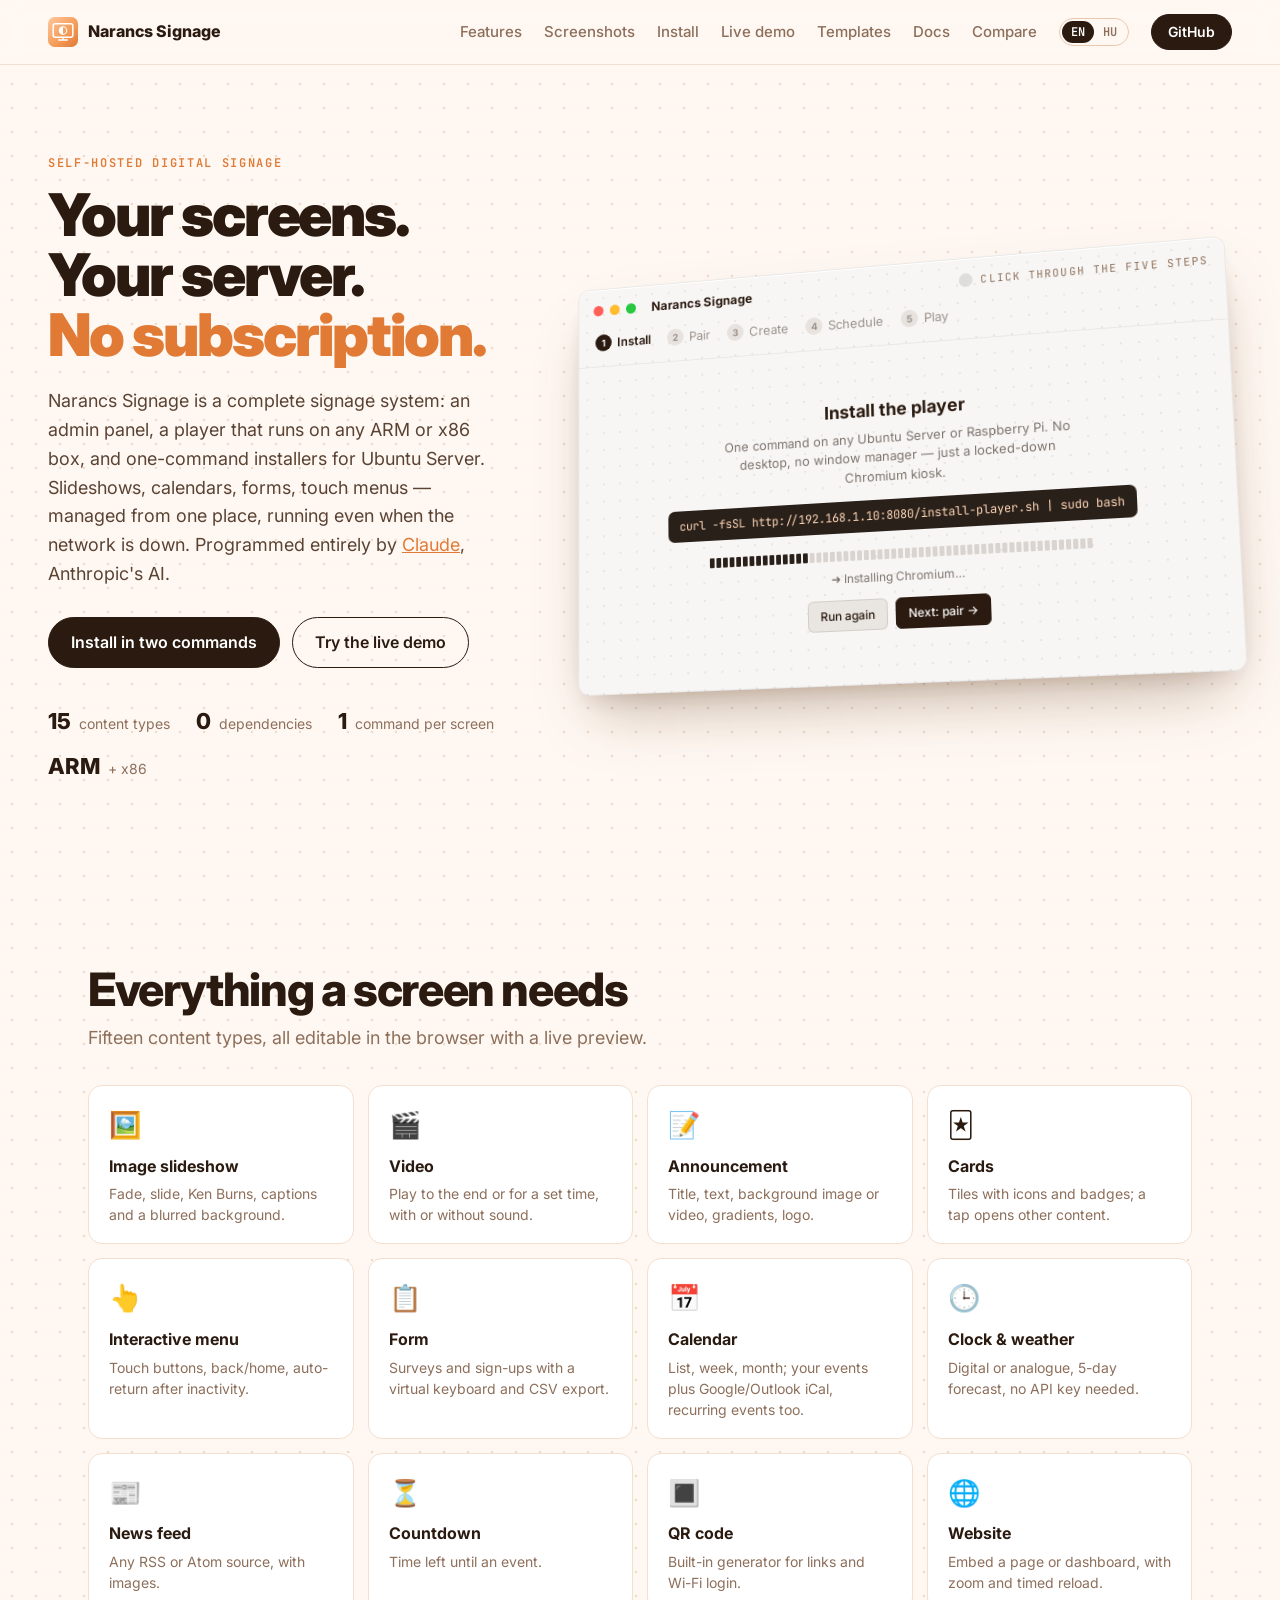
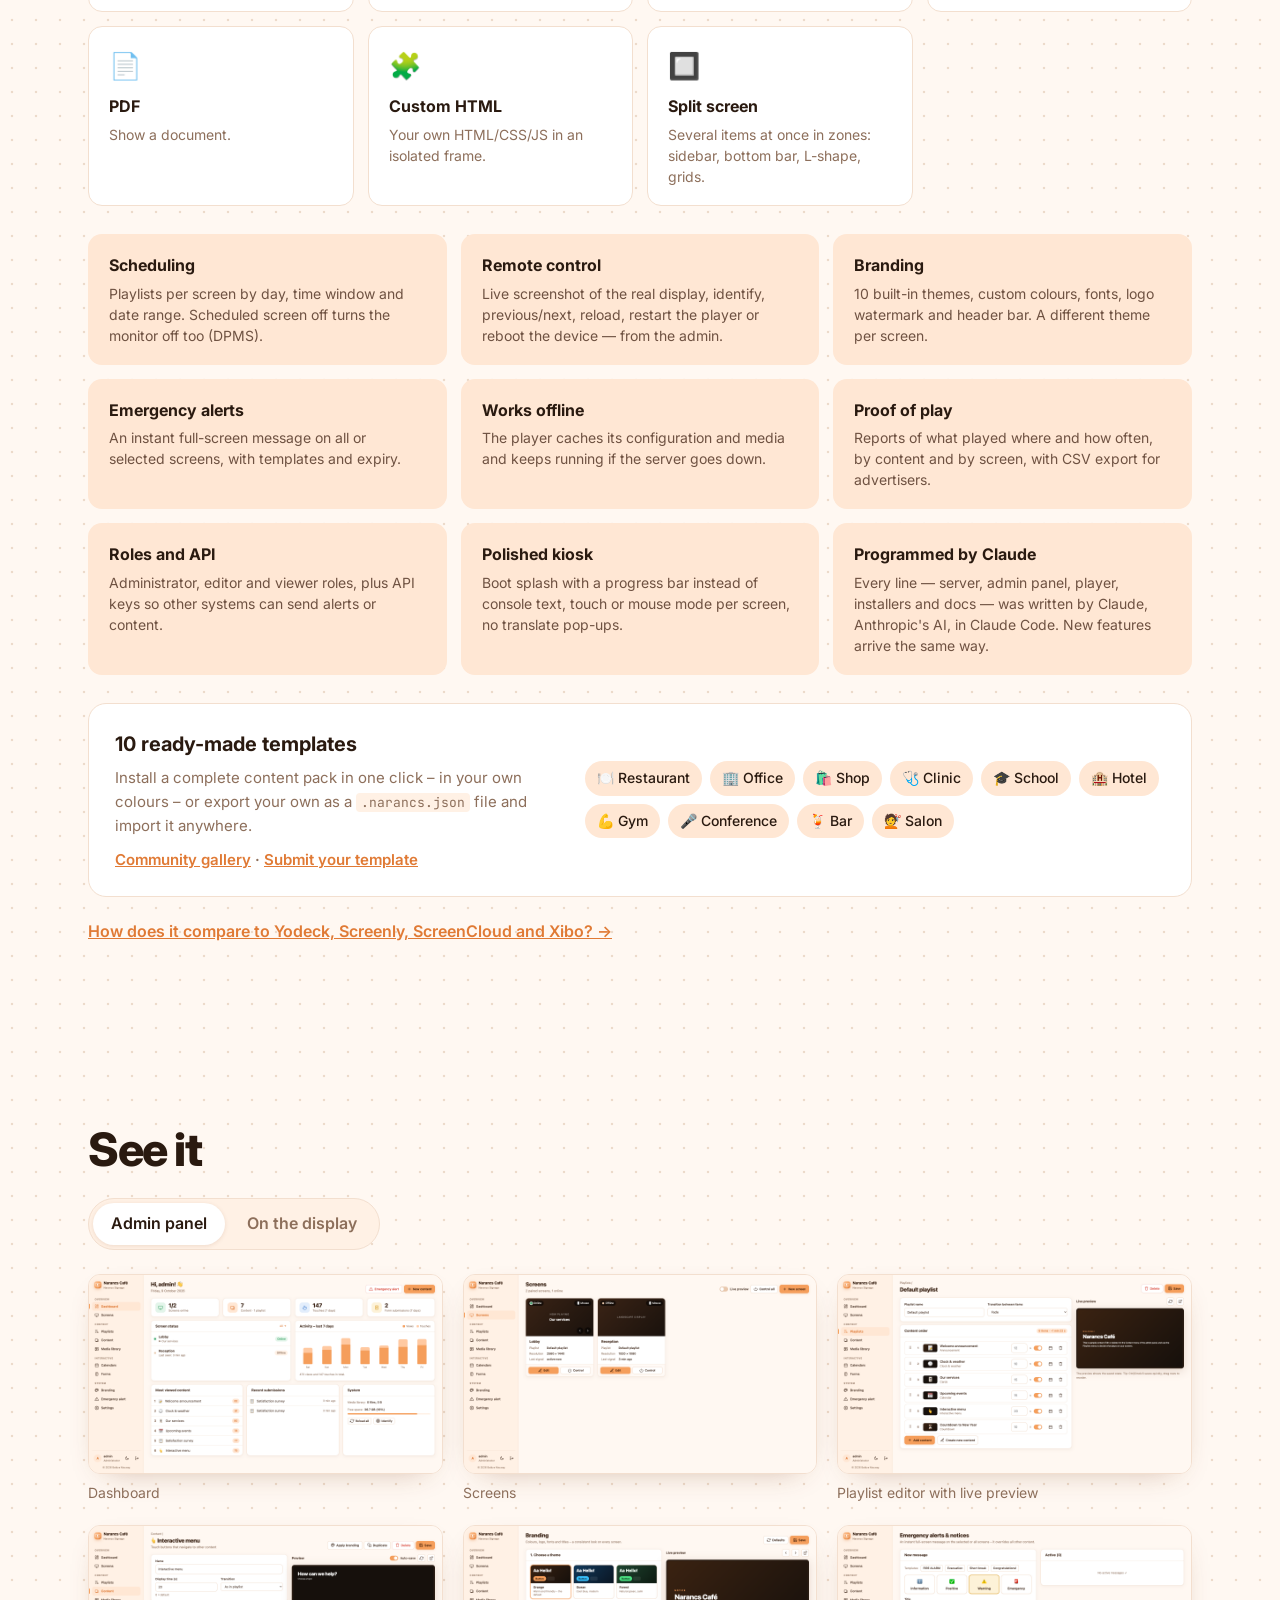
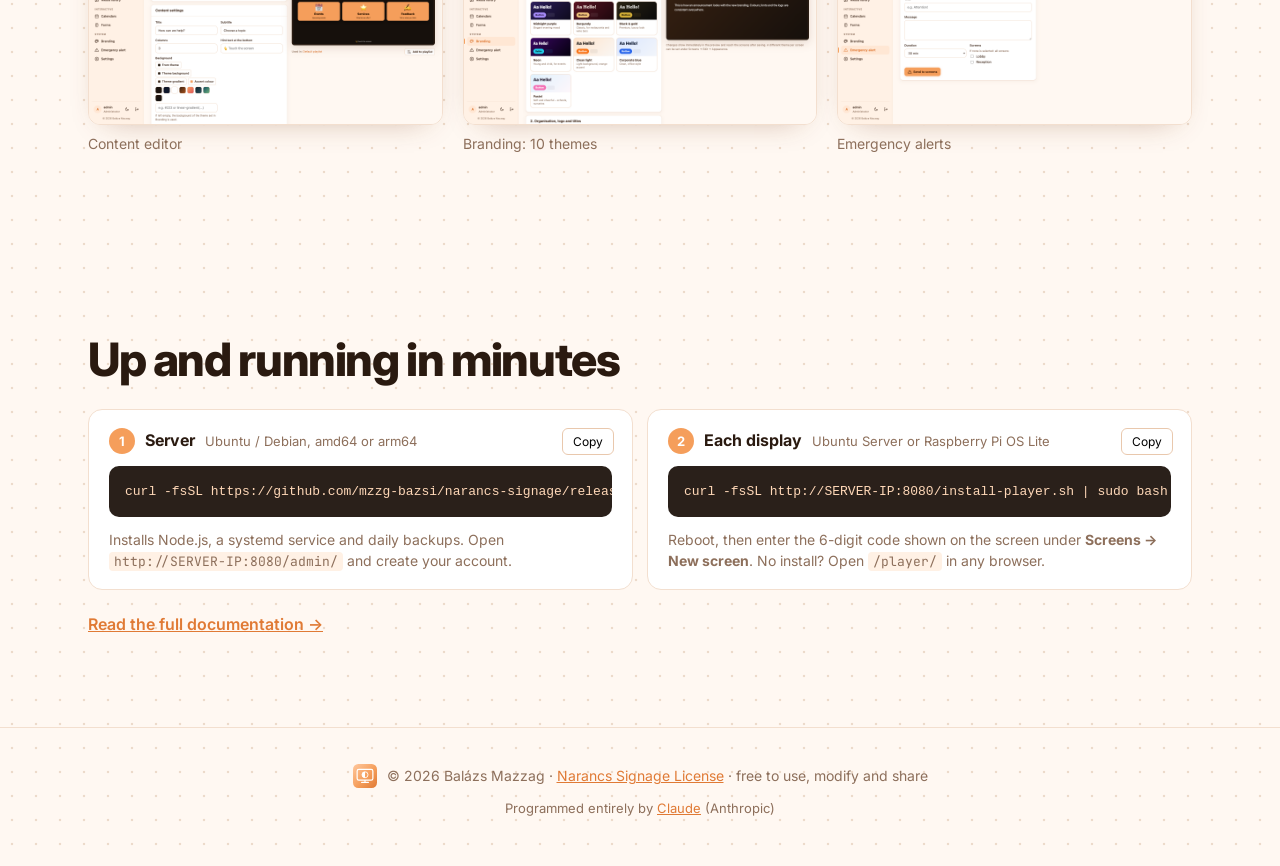
==== index.html @ 11f5b5a3 "Telepítés: egysoros parancs a GitHub Release-ből (főoldal, dokumentáció, macOS) Co-Authored-By: Clau" ====
<!doctype html>
<html lang="en">
<head>
<meta charset="utf-8">
<meta name="viewport" content="width=device-width, initial-scale=1">
<title>Narancs Signage – free, self-hosted digital signage</title>
<meta name="description" content="A free, complete, self-hosted digital signage system: admin panel, ARM-ready player (Raspberry Pi) and one-command installers for Ubuntu Server.">
<meta name="google-site-verification" content="xJgnTZN5Fx2FP0pGk4t5Z1bfN5Xm5m6lGN_zC-WpTiw">
<link rel="alternate" hreflang="en" href="https://mzzg-bazsi.github.io/narancs-signage-website/">
<link rel="alternate" hreflang="hu" href="https://mzzg-bazsi.github.io/narancs-signage-website/?lang=hu">
<link rel="alternate" hreflang="x-default" href="https://mzzg-bazsi.github.io/narancs-signage-website/">
<meta property="og:type" content="website">
<meta property="og:site_name" content="Narancs Signage">
<meta property="og:title" content="Narancs Signage – free, self-hosted digital signage">
<meta property="og:description" content="A free, complete, self-hosted digital signage system: admin panel, ARM-ready player (Raspberry Pi) and one-command installers for Ubuntu Server.">
<meta property="og:url" content="https://mzzg-bazsi.github.io/narancs-signage-website/">
<meta property="og:image" content="https://mzzg-bazsi.github.io/narancs-signage-website/assets/og.png">
<meta property="og:image:width" content="1200">
<meta property="og:image:height" content="630">
<meta name="twitter:card" content="summary_large_image">
<link rel="icon" href="assets/favicon.svg" type="image/svg+xml">
<link rel="preconnect" href="https://fonts.googleapis.com">
<link rel="preconnect" href="https://fonts.gstatic.com" crossorigin>
<link href="https://fonts.googleapis.com/css2?family=Inter:wght@400;500;600;700;800;900&family=JetBrains+Mono:wght@400;600&display=swap" rel="stylesheet">
<link rel="stylesheet" href="style.css">
</head>
<body>

<header class="nav">
  <a class="brand" href="#top"><img src="assets/favicon.svg" alt="" width="30" height="30"> <span class="brand-name">Narancs Signage</span></a>
  <nav>
    <div class="nav-links">
      <a href="#features">Features</a>
      <a href="#screens">Screenshots</a>
      <a href="docs/#quickstart">Install</a>
      <a href="demo/">Live demo</a>
      <a href="templates/">Templates</a>
      <a href="docs/">Docs</a>
      <a href="compare/">Compare</a>
    </div>
    <span class="lang-switch"><button data-lang="en">EN</button><button data-lang="hu">HU</button></span>
    <a class="btn btn-sm" href="https://github.com/mzzg-bazsi/narancs-signage">GitHub</a>
    <button class="nav-toggle" type="button" aria-label="Menu" aria-expanded="false">☰</button>
  </nav>
</header>

<main id="top">
<section class="hero">
  <div class="hero-text">
    <p class="kicker">Self-hosted digital signage</p>
    <h1 data-i18n>Your screens.<br>Your server.<br><span>No subscription.</span></h1>
    <p class="lead">Narancs Signage is a complete signage system: an admin panel, a player that runs on any ARM or x86 box, and one-command installers for Ubuntu Server. Slideshows, calendars, forms, touch menus — managed from one place, running even when the network is down. <span data-i18n>Programmed entirely by <a href="https://claude.com/claude-code">Claude</a>, Anthropic's AI.</span></p>
    <div class="cta">
      <a class="btn" href="docs/#quickstart">Install in two commands</a>
      <a class="btn btn-ghost" href="demo/">Try the live demo</a>
    </div>
    <ul class="stats">
      <li><b>15</b> content types</li>
      <li><b>0</b> dependencies</li>
      <li><b>1</b> command per screen</li>
      <li><b>ARM</b> + x86</li>
    </ul>
  </div>

  <!-- Interaktív bemutató: öt lépés -->
  <div class="stage" id="demo">
    <div class="win">
      <div class="bar">
        <i class="tl r"></i><i class="tl y"></i><i class="tl g"></i>
        <b>Narancs Signage</b>
        <span class="hint"><i></i>Click through the five steps</span>
      </div>
      <div class="steps" role="tablist" aria-label="Demo steps">
        <button role="tab" class="step" aria-selected="true"><em>1</em>Install</button>
        <button role="tab" class="step"><em>2</em>Pair</button>
        <button role="tab" class="step"><em>3</em>Create</button>
        <button role="tab" class="step"><em>4</em>Schedule</button>
        <button role="tab" class="step"><em>5</em>Play</button>
      </div>

      <div class="panel">
        <!-- 1. Telepítés -->
        <section class="pane active" role="tabpanel">
          <h3>Install the player</h3>
          <p class="sub">One command on any Ubuntu Server or Raspberry Pi. No desktop, no window manager — just a locked-down Chromium kiosk.</p>
          <code class="cmd">curl -fsSL http://192.168.1.10:8080/install-player.sh | sudo bash</code>
          <div class="ticks" id="ticks" aria-hidden="true"></div>
          <p class="status" id="instStatus">Waiting…</p>
          <div class="btns"><button class="mini" id="instRun">Run again</button><button class="mini primary" data-go="1">Next: pair →</button></div>
        </section>

        <!-- 2. Párosítás -->
        <section class="pane" role="tabpanel">
          <div class="split">
            <div class="tv"><div class="tv-screen pairing"><img src="assets/logo.svg" alt=""><small>Pairing code</small><strong id="pairCode">482 913</strong></div></div>
            <div class="form">
              <h3>Pair the screen</h3>
              <p class="sub">After the reboot the display shows a 6-digit code. Type it into the admin panel.</p>
              <div class="digits" id="digits"><span></span><span></span><span></span><span></span><span></span><span></span></div>
              <label class="field"><span>Name</span><b>Lobby</b></label>
              <button class="mini primary" id="pairBtn">Enter code &amp; pair</button>
              <p class="status ok" id="pairOk" hidden>✓ “Lobby” is online — 1920×1080, Chromium 140</p>
            </div>
          </div>
        </section>

        <!-- 3. Tartalom -->
        <section class="pane" role="tabpanel">
          <div class="split">
            <div class="types" id="types">
              <button data-img="player-welcome" class="on">📝 Announcement</button>
              <button data-img="player-clock">🕒 Clock &amp; weather</button>
              <button data-img="player-calendar">📅 Calendar</button>
              <button data-img="player-cards">🃏 Cards</button>
              <button data-img="player-menu">👆 Touch menu</button>
              <button data-img="player-form">📋 Form</button>
            </div>
            <div class="form">
              <div class="tv"><div class="tv-screen"><img id="typeImg" src="assets/shots/player-welcome.png" alt="Content preview"></div></div>
              <p class="sub center">Live preview, coloured by your branding. 15 types in total.</p>
            </div>
          </div>
        </section>

        <!-- 4. Ütemezés -->
        <section class="pane" role="tabpanel">
          <h3>Schedule the day</h3>
          <p class="sub">Different playlists by time, weekday and date range. Drag the needle.</p>
          <div class="timeline" id="timeline">
            <div class="blk off" style="left:0;width:6.25%">off</div>
            <div class="blk a" style="left:6.25%;width:25%">Breakfast menu</div>
            <div class="blk b" style="left:31.25%;width:18.75%">Lunch specials</div>
            <div class="blk c" style="left:50%;width:37.5%">Events &amp; calendar</div>
            <div class="blk off" style="left:87.5%;width:12.5%">screen off</div>
            <div class="needle" id="needle"></div>
          </div>
          <div class="hours"><span>06</span><span>10</span><span>14</span><span>18</span><span>22</span></div>
          <p class="status" id="nowPlaying"></p>
        </section>

        <!-- 5. Lejátszás -->
        <section class="pane" role="tabpanel">
          <div class="split">
            <div class="tv big"><div class="tv-screen" id="player">
              <img src="assets/shots/player-welcome.png" alt="" class="on">
              <img src="assets/shots/player-clock.png" alt="">
              <img src="assets/shots/player-calendar.png" alt="">
              <img src="assets/shots/player-cards.png" alt="">
              <div class="ticker"><span>Welcome to the lobby · Today 14:00 team meeting in room 2 · Lunch: goulash soup · Wi-Fi: Guest / scan the QR code ·</span></div>
              <div class="alert" id="alert" hidden><b>🔥 FIRE ALARM</b><span>Leave the building by the nearest exit</span></div>
            </div></div>
            <div class="form">
              <h3>It plays</h3>
              <p class="sub">Fades, slides, Ken Burns. Cached offline. Remote reload, restart and emergency alerts from the admin.</p>
              <button class="mini" id="nextSlide">Next slide</button>
              <button class="mini danger" id="alertBtn">Send emergency alert</button>
            </div>
          </div>
        </section>
      </div>
    </div>

  </div>
</section>

<section id="features" class="section">
  <h2>Everything a screen needs</h2>
  <p class="section-lead">Fifteen content types, all editable in the browser with a live preview.</p>
  <div class="grid types-grid">
    <article><span>🖼️</span><h3>Image slideshow</h3><p>Fade, slide, Ken Burns, captions and a blurred background.</p></article>
    <article><span>🎬</span><h3>Video</h3><p>Play to the end or for a set time, with or without sound.</p></article>
    <article><span>📝</span><h3>Announcement</h3><p>Title, text, background image or video, gradients, logo.</p></article>
    <article><span>🃏</span><h3>Cards</h3><p>Tiles with icons and badges; a tap opens other content.</p></article>
    <article><span>👆</span><h3>Interactive menu</h3><p>Touch buttons, back/home, auto-return after inactivity.</p></article>
    <article><span>📋</span><h3>Form</h3><p>Surveys and sign-ups with a virtual keyboard and CSV export.</p></article>
    <article><span>📅</span><h3>Calendar</h3><p>List, week, month; your events plus Google/Outlook iCal, recurring events too.</p></article>
    <article><span>🕒</span><h3>Clock &amp; weather</h3><p>Digital or analogue, 5-day forecast, no API key needed.</p></article>
    <article><span>📰</span><h3>News feed</h3><p>Any RSS or Atom source, with images.</p></article>
    <article><span>⏳</span><h3>Countdown</h3><p>Time left until an event.</p></article>
    <article><span>🔳</span><h3>QR code</h3><p>Built-in generator for links and Wi-Fi login.</p></article>
    <article><span>🌐</span><h3>Website</h3><p>Embed a page or dashboard, with zoom and timed reload.</p></article>
    <article><span>📄</span><h3>PDF</h3><p>Show a document.</p></article>
    <article><span>🧩</span><h3>Custom HTML</h3><p>Your own HTML/CSS/JS in an isolated frame.</p></article>
    <article><span>🔲</span><h3>Split screen</h3><p>Several items at once in zones: sidebar, bottom bar, L-shape, grids.</p></article>
  </div>

  <div class="grid perks">
    <article><h3>Scheduling</h3><p>Playlists per screen by day, time window and date range. Scheduled screen off turns the monitor off too (DPMS).</p></article>
    <article><h3>Remote control</h3><p>Live screenshot of the real display, identify, previous/next, reload, restart the player or reboot the device — from the admin.</p></article>
    <article><h3>Branding</h3><p>10 built-in themes, custom colours, fonts, logo watermark and header bar. A different theme per screen.</p></article>
    <article><h3>Emergency alerts</h3><p>An instant full-screen message on all or selected screens, with templates and expiry.</p></article>
    <article><h3>Works offline</h3><p>The player caches its configuration and media and keeps running if the server goes down.</p></article>
    <article><h3>Proof of play</h3><p>Reports of what played where and how often, by content and by screen, with CSV export for advertisers.</p></article>
    <article><h3>Roles and API</h3><p>Administrator, editor and viewer roles, plus API keys so other systems can send alerts or content.</p></article>
    <article><h3>Polished kiosk</h3><p>Boot splash with a progress bar instead of console text, touch or mouse mode per screen, no translate pop-ups.</p></article>
    <article><h3>Programmed by Claude</h3><p>Every line — server, admin panel, player, installers and docs — was written by Claude, Anthropic's AI, in Claude Code. New features arrive the same way.</p></article>
  </div>
  <div class="tpl-strip">
    <div>
      <h3>10 ready-made templates</h3>
      <p>Install a complete content pack in one click – in your own colours – or export your own as a <code>.narancs.json</code> file and import it anywhere.</p>
      <p class="tpl-links"><a href="templates/">Community gallery</a> · <a href="docs/#gallery">Submit your template</a></p>
    </div>
    <ul>
      <li>🍽️ Restaurant</li><li>🏢 Office</li><li>🛍️ Shop</li><li>🩺 Clinic</li><li>🎓 School</li>
      <li>🏨 Hotel</li><li>💪 Gym</li><li>🎤 Conference</li><li>🍹 Bar</li><li>💇 Salon</li>
    </ul>
  </div>
  <p class="more-docs"><a href="compare/">How does it compare to Yodeck, Screenly, ScreenCloud and Xibo? →</a></p>
</section>

<section id="screens" class="section">
  <h2>See it</h2>
  <div class="tabs" role="tablist">
    <button role="tab" aria-selected="true" data-tab="admin">Admin panel</button>
    <button role="tab" data-tab="player">On the display</button>
  </div>
  <div class="gallery" data-panel="admin">
    <figure><a href="assets/shots/admin-dashboard.png"><img loading="lazy" src="assets/shots/admin-dashboard.png" alt="Dashboard"></a><figcaption>Dashboard</figcaption></figure>
    <figure><a href="assets/shots/admin-screens.png"><img loading="lazy" src="assets/shots/admin-screens.png" alt="Screens"></a><figcaption>Screens</figcaption></figure>
    <figure><a href="assets/shots/admin-playlist.png"><img loading="lazy" src="assets/shots/admin-playlist.png" alt="Playlist editor"></a><figcaption>Playlist editor with live preview</figcaption></figure>
    <figure><a href="assets/shots/admin-content-editor.png"><img loading="lazy" src="assets/shots/admin-content-editor.png" alt="Content editor"></a><figcaption>Content editor</figcaption></figure>
    <figure><a href="assets/shots/admin-branding.png"><img loading="lazy" src="assets/shots/admin-branding.png" alt="Branding"></a><figcaption>Branding: 10 themes</figcaption></figure>
    <figure><a href="assets/shots/admin-alerts.png"><img loading="lazy" src="assets/shots/admin-alerts.png" alt="Emergency alerts"></a><figcaption>Emergency alerts</figcaption></figure>
  </div>
  <div class="gallery" data-panel="player" hidden>
    <figure><a href="assets/shots/player-welcome.png"><img loading="lazy" src="assets/shots/player-welcome.png" alt="Announcement"></a><figcaption>Announcement</figcaption></figure>
    <figure><a href="assets/shots/player-clock.png"><img loading="lazy" src="assets/shots/player-clock.png" alt="Clock and weather"></a><figcaption>Clock &amp; weather</figcaption></figure>
    <figure><a href="assets/shots/player-calendar.png"><img loading="lazy" src="assets/shots/player-calendar.png" alt="Calendar"></a><figcaption>Calendar</figcaption></figure>
    <figure><a href="assets/shots/player-cards.png"><img loading="lazy" src="assets/shots/player-cards.png" alt="Cards"></a><figcaption>Cards</figcaption></figure>
    <figure><a href="assets/shots/player-menu.png"><img loading="lazy" src="assets/shots/player-menu.png" alt="Interactive menu"></a><figcaption>Interactive menu</figcaption></figure>
    <figure><a href="assets/shots/player-form.png"><img loading="lazy" src="assets/shots/player-form.png" alt="Touch-screen form"></a><figcaption>Touch-screen form</figcaption></figure>
  </div>
</section>

<section id="install" class="section">
  <h2>Up and running in minutes</h2>
  <div class="grid install">
    <article>
      <h3><em>1</em> Server <small>Ubuntu / Debian, amd64 or arm64</small></h3>
      <pre><code>curl -fsSL https://github.com/mzzg-bazsi/narancs-signage/releases/latest/download/install.sh | sudo bash</code></pre>
      <button class="copy">Copy</button>
      <p data-i18n>Installs Node.js, a systemd service and daily backups. Open <code>http://SERVER-IP:8080/admin/</code> and create your account.</p>
    </article>
    <article>
      <h3><em>2</em> Each display <small>Ubuntu Server or Raspberry Pi OS Lite</small></h3>
      <pre><code>curl -fsSL http://SERVER-IP:8080/install-player.sh | sudo bash</code></pre>
      <button class="copy">Copy</button>
      <p data-i18n>Reboot, then enter the 6-digit code shown on the screen under <b>Screens → New screen</b>. No install? Open <code>/player/</code> in any browser.</p>
    </article>
  </div>
  <p class="more-docs"><a href="docs/">Read the full documentation →</a></p>
</section>
</main>

<footer>
  <img src="assets/favicon.svg" alt="" width="24" height="24">
  <span data-i18n>© 2026 Balázs Mazzag · <a href="https://github.com/mzzg-bazsi/narancs-signage/blob/main/LICENSE">Narancs Signage License</a> · free to use, modify and share</span>
  <span class="built-with" data-i18n>Programmed entirely by <a href="https://claude.com/claude-code">Claude</a> (Anthropic)</span>
</footer>

<dialog class="lightbox" id="lightbox" aria-label="Screenshot viewer">
  <figure>
    <img id="lbImg" alt="">
    <figcaption><span id="lbCap"></span><span id="lbNum"></span></figcaption>
  </figure>
  <button class="lb-btn lb-prev" id="lbPrev" aria-label="Previous">‹</button>
  <button class="lb-btn lb-next" id="lbNext" aria-label="Next">›</button>
  <button class="lb-btn lb-close" id="lbClose" aria-label="Close">×</button>
</dialog>

<script src="i18n.js"></script>
<script src="demo.js"></script>
</body>
</html>
---- style.css ----
/* Narancs Signage bemutató oldal – az admin halvány narancs színeire épül */
:root {
  --bg: #fff8f2; --bg2: #fff1e5; --surface: #fff; --border: #f3dfcf; --border-strong: #e9c8ad;
  --text: #2a1a10; --muted: #8d6f5b; --primary: #f59e5b; --primary-strong: #e07a35; --soft: #ffe7d4;
  --dot: rgba(170, 110, 60, .22);
  --s-alert: #dc4b3e;
  --mono: "JetBrains Mono", ui-monospace, Menlo, monospace;
  color-scheme: light;
}
* { box-sizing: border-box; }
[hidden] { display: none !important; }
html { scroll-behavior: smooth; }
body {
  margin: 0; color: var(--text); font: 16px/1.6 Inter, "Segoe UI", system-ui, sans-serif;
  background: radial-gradient(var(--dot) 1.3px, transparent 1.6px) 0 0 / 24px 24px, var(--bg);
  overflow-x: hidden;
}
a { color: var(--primary-strong); }
img { max-width: 100%; display: block; }
button { font: inherit; cursor: pointer; }

.btn { display: inline-block; padding: 12px 22px; border-radius: 999px; background: var(--text); color: #fff; font-weight: 600; text-decoration: none; border: 1px solid var(--text); transition: transform .15s; }
.btn:hover { transform: translateY(-1px); }
.btn-ghost { background: transparent; color: var(--text); }
.btn-sm { padding: 6px 16px; font-size: 14px; }

.nav { position: sticky; top: 0; z-index: 10; display: flex; align-items: center; justify-content: space-between; gap: 16px; padding: 14px clamp(16px, 4vw, 48px); background: color-mix(in srgb, var(--bg) 85%, transparent); backdrop-filter: blur(10px); border-bottom: 1px solid var(--border); }
.brand { white-space: nowrap; display: flex; align-items: center; gap: 10px; font-weight: 800; color: var(--text); text-decoration: none; }
.nav nav { display: flex; align-items: center; gap: 22px; }
.nav nav a:not(.btn) { color: var(--muted); text-decoration: none; font-weight: 500; font-size: 15px; }
.nav nav a:not(.btn):hover { color: var(--text); }

/* Hős szakasz */
.hero { display: grid; grid-template-columns: minmax(0, .85fr) minmax(0, 1.25fr); gap: clamp(24px, 4vw, 64px); align-items: center; max-width: 1360px; margin: 0 auto; padding: clamp(40px, 7vw, 96px) clamp(16px, 4vw, 48px); }
.kicker { font: 600 12px var(--mono); letter-spacing: .14em; text-transform: uppercase; color: var(--primary-strong); margin: 0 0 14px; }
h1 { font-size: clamp(40px, 4.6vw, 66px); line-height: 1.02; letter-spacing: -.035em; font-weight: 900; margin: 0 0 22px; }
h1 span { color: var(--primary-strong); }
.lead { font-size: 18px; color: #5a4334; max-width: 34em; margin: 0 0 28px; }
.cta { display: flex; flex-wrap: wrap; gap: 12px; }
.stats { list-style: none; padding: 0; margin: 36px 0 0; display: flex; flex-wrap: wrap; gap: 10px 26px; color: var(--muted); font-size: 14px; }
.stats b { color: var(--text); font-size: 22px; font-weight: 800; margin-right: 4px; }

/* Dőlt bemutató ablak */
.stage { perspective: 2000px; }
.win { transform: rotateX(9deg) rotateY(-13deg) rotateZ(-1.5deg); transform-origin: 50% 50%; transition: transform .6s cubic-bezier(.2,.7,.2,1); }
.stage:hover .win, .stage:focus-within .win { transform: rotateX(4deg) rotateY(-6deg) rotateZ(-.6deg); }
.win {
  background: radial-gradient(rgba(0,0,0,.07) 1px, transparent 1.4px) 0 0 / 18px 18px, #f8f6f4;
  border-radius: 12px; border: 1px solid rgba(0,0,0,.06);
  box-shadow: 0 1px 0 #fff inset, 0 30px 60px -20px rgba(80, 40, 10, .35), 0 12px 24px -12px rgba(80,40,10,.2);
  overflow: hidden;
}
.bar { display: flex; align-items: center; gap: 7px; padding: 12px 16px 6px; font-size: 13px; }
.tl { width: 11px; height: 11px; border-radius: 50%; display: inline-block; }
.tl.r { background: #ff5f57; } .tl.y { background: #febc2e; } .tl.g { background: #28c840; }
.bar b { margin-left: 10px; }
.hint { margin-left: auto; font: 11px var(--mono); letter-spacing: .1em; text-transform: uppercase; color: var(--muted); display: flex; align-items: center; gap: 8px; }
.hint i { width: 14px; height: 14px; border-radius: 50%; background: #ddd; animation: pulse 1.8s infinite; }
@keyframes pulse { 50% { background: var(--primary); } }
.steps { display: flex; flex-wrap: wrap; gap: 4px 14px; padding: 4px 16px 10px; border-bottom: 1px solid rgba(0,0,0,.06); }
.step { background: none; border: 0; padding: 4px 2px; color: #9a918b; font-size: 13px; display: flex; align-items: center; gap: 6px; }
.step em { font-style: normal; width: 18px; height: 18px; border-radius: 50%; background: #e7e2de; display: grid; place-items: center; font-size: 10px; font-weight: 700; }
.step[aria-selected="true"] { color: var(--text); font-weight: 600; }
.step[aria-selected="true"] em { background: var(--text); color: #fff; }
.step.done em { background: var(--primary); color: #fff; }

.panel { position: relative; height: 340px; }
.pane { position: absolute; inset: 0; padding: 26px 30px; display: flex; flex-direction: column; justify-content: center; align-items: center; text-align: center; opacity: 0; visibility: hidden; transition: opacity .35s, visibility .35s; }
.pane.active { opacity: 1; visibility: visible; }
.pane h3 { margin: 0 0 4px; font-size: 18px; }
.sub { margin: 0 0 14px; color: #7d746e; font-size: 13px; max-width: 30em; line-height: 1.5; }
.center { text-align: center; margin: 10px auto 0; }
.cmd { font: 12px var(--mono); background: #2a201a; color: #ffd8b8; padding: 8px 12px; border-radius: 7px; max-width: 100%; overflow-x: auto; white-space: nowrap; }
.ticks { display: flex; gap: 2px; margin: 18px 0 8px; height: 10px; width: min(100%, 390px); }
.ticks i { flex: 1; background: #d9d4d0; border-radius: 1px; transition: background .15s; }
.ticks i.on { background: #2a201a; }
.status { font-size: 12px; color: #7d746e; margin: 0 0 12px; min-height: 1.5em; }
.status.ok { color: #2f8a55; font-weight: 600; }
.btns { display: flex; gap: 8px; }
.mini { border: 1px solid rgba(0,0,0,.1); background: #e9e5e1; border-radius: 6px; padding: 5px 12px; font-size: 12px; font-weight: 500; color: var(--text); }
.mini:hover { background: #dfd9d4; }
.mini.primary { background: var(--text); color: #fff; border-color: var(--text); }
.mini.danger { background: var(--s-alert); color: #fff; border-color: var(--s-alert); }
.mini:disabled { opacity: .5; cursor: default; }

.split { display: grid; grid-template-columns: 1fr 1fr; gap: 26px; align-items: center; width: 100%; text-align: left; }
.form { display: flex; flex-direction: column; align-items: flex-start; gap: 6px; }
.tv { background: #1d1612; padding: 6px; border-radius: 8px; box-shadow: 0 8px 20px -10px rgba(0,0,0,.5); width: 100%; }
.tv-screen { position: relative; aspect-ratio: 16 / 9; border-radius: 3px; overflow: hidden; background: #000; }
.tv-screen > img { position: absolute; inset: 0; width: 100%; height: 100%; object-fit: cover; }
.pairing { background: linear-gradient(135deg, #ffb27a, #e07a35); display: flex; flex-direction: column; align-items: center; justify-content: center; color: #fff; }
.pairing img { position: static; width: 22%; height: auto; margin-bottom: 4px; }
.pairing small { font-size: 10px; opacity: .85; text-transform: uppercase; letter-spacing: .12em; }
.pairing strong { font: 600 clamp(18px, 2.6vw, 30px) var(--mono); letter-spacing: .06em; }
.digits { display: flex; gap: 5px; margin: 4px 0 6px; }
.digits span { width: 26px; height: 32px; border: 1px solid var(--border-strong); background: #fff; border-radius: 6px; display: grid; place-items: center; font: 600 15px var(--mono); }
.digits span.on { border-color: var(--primary-strong); }
.field { display: flex; gap: 10px; font-size: 12px; color: #7d746e; margin-bottom: 6px; }
.field b { color: var(--text); }

.types { display: grid; grid-template-columns: 1fr 1fr; gap: 6px; }
.types button { text-align: left; border: 1px solid rgba(0,0,0,.08); background: #fff; border-radius: 8px; padding: 9px 10px; font-size: 12.5px; font-weight: 500; color: var(--text); }
.types button.on { border-color: var(--primary-strong); background: var(--soft); }

.timeline { position: relative; width: 100%; height: 56px; background: #ece7e3; border-radius: 8px; margin-top: 8px; cursor: ew-resize; touch-action: none; }
.blk { position: absolute; top: 6px; bottom: 6px; border-radius: 6px; font-size: 11px; font-weight: 600; display: flex; align-items: center; justify-content: center; overflow: hidden; white-space: nowrap; padding: 0 4px; transition: box-shadow .2s; }
.blk.a { background: #ffd2ac; } .blk.b { background: #ffb27a; } .blk.c { background: #f59e5b; color: #3b1a05; }
.blk.off { background: transparent; color: #a59c96; font-weight: 400; }
.blk.now { box-shadow: 0 0 0 2px var(--text); }
.needle { position: absolute; top: -6px; bottom: -6px; width: 3px; margin-left: -1.5px; background: var(--text); border-radius: 2px; pointer-events: none; }
.needle::before { content: ""; position: absolute; top: -4px; left: -4px; width: 11px; height: 11px; border-radius: 50%; background: var(--text); }
.hours { display: flex; justify-content: space-between; width: 100%; font: 11px var(--mono); color: #9a918b; margin: 6px 0 12px; padding: 0 2px; }

.tv.big { width: 100%; }
#player > img { opacity: 0; transition: opacity .8s; }
#player > img.on { opacity: 1; }
.ticker { position: absolute; left: 0; right: 0; bottom: 0; background: rgba(0,0,0,.65); color: #fff; font-size: 10px; padding: 3px 0; white-space: nowrap; overflow: hidden; }
.ticker span { display: inline-block; padding-left: 100%; animation: tick 18s linear infinite; }
@keyframes tick { to { transform: translateX(-100%); } }
.alert { position: absolute; inset: 0; background: var(--s-alert); color: #fff; display: flex; flex-direction: column; align-items: center; justify-content: center; gap: 4px; animation: blink 1s steps(2) infinite; text-align: center; }
.alert b { font-size: clamp(16px, 2.4vw, 26px); }
.alert span { font-size: 11px; }
@keyframes blink { 50% { background: #b8352a; } }


/* Szakaszok */
.section { max-width: 1200px; margin: 0 auto; padding: clamp(48px, 7vw, 96px) clamp(16px, 4vw, 48px); }
h2 { font-size: clamp(30px, 3.6vw, 46px); letter-spacing: -.03em; line-height: 1.1; margin: 0 0 10px; font-weight: 800; }
.section-lead { color: var(--muted); font-size: 18px; margin: 0 0 32px; }
.grid { display: grid; gap: 14px; }
.grid article { background: var(--surface); border: 1px solid var(--border); border-radius: 14px; padding: 18px 20px; }
.grid h3 { margin: 0 0 4px; font-size: 16px; }
.grid p { margin: 0; color: var(--muted); font-size: 14px; line-height: 1.5; }
.types-grid { grid-template-columns: repeat(auto-fill, minmax(220px, 1fr)); }
.types-grid span { font-size: 26px; display: block; margin-bottom: 8px; }
.perks { grid-template-columns: repeat(auto-fill, minmax(min(300px, 100%), 1fr)); margin-top: 28px; }
.perks article { background: var(--soft); border-color: transparent; }
.perks p { color: #6f5242; }

.tabs { display: inline-flex; gap: 4px; padding: 4px; background: var(--bg2); border: 1px solid var(--border); border-radius: 999px; margin: 14px 0 24px; }
.tabs button { border: 0; background: none; padding: 8px 18px; border-radius: 999px; font-weight: 600; color: var(--muted); }
.tabs button[aria-selected="true"] { background: var(--surface); color: var(--text); box-shadow: 0 1px 4px rgba(120,60,20,.12); }
.gallery { display: grid; grid-template-columns: repeat(auto-fill, minmax(min(320px, 100%), 1fr)); gap: 20px; }
.gallery figure { margin: 0; }
.gallery img { border-radius: 12px; border: 1px solid var(--border); box-shadow: 0 10px 30px -18px rgba(120,60,20,.45); transition: transform .2s; }
.gallery a:hover img { transform: translateY(-3px); }
.gallery figcaption { font-size: 14px; color: var(--muted); margin-top: 8px; }

.install { grid-template-columns: repeat(auto-fit, minmax(min(320px, 100%), 1fr)); margin-top: 24px; }
.install article { position: relative; min-width: 0; }
.install h3 { display: flex; flex-wrap: wrap; align-items: center; gap: 4px 10px; margin-bottom: 12px; }
.install h3 em { font-style: normal; width: 26px; height: 26px; border-radius: 50%; background: var(--primary); color: #fff; display: grid; place-items: center; font-size: 13px; }
.install small { font-weight: 400; color: var(--muted); font-size: 13px; }
.install pre { background: #2a201a; color: #ffd8b8; border-radius: 10px; padding: 14px 16px; overflow-x: auto; font: 13px/1.7 var(--mono); margin: 0 0 12px; }
.install p code { font: 13px var(--mono); background: var(--bg2); padding: 1px 5px; border-radius: 4px; }
.copy { position: absolute; top: 18px; right: 18px; border: 1px solid var(--border-strong); background: var(--surface); border-radius: 6px; font-size: 12px; padding: 3px 10px; }

/* Képnézegető */
.lightbox { border: 0; padding: 0; background: transparent; max-width: none; max-height: none; position: fixed; inset: 0; width: 100%; height: 100%; margin: 0; }
body:has(.lightbox[open]) { overflow: hidden; }
.lightbox::backdrop { background: rgba(30, 18, 10, .88); backdrop-filter: blur(4px); }
.lightbox figure { margin: 0; height: 100%; display: flex; flex-direction: column; align-items: center; justify-content: center; gap: 12px; padding: 56px 72px 24px; }
.lightbox img { max-width: 100%; max-height: calc(100% - 40px); object-fit: contain; border-radius: 10px; box-shadow: 0 20px 60px rgba(0,0,0,.5); touch-action: pan-y; user-select: none; }
.lightbox figcaption { display: flex; gap: 14px; color: #fbeee4; font-size: 15px; }
.lightbox figcaption span:last-child { color: #c0a593; font-family: var(--mono); font-size: 13px; }
.lb-btn { position: fixed; border: 0; background: rgba(255,255,255,.12); color: #fff; width: 48px; height: 48px; border-radius: 50%; font-size: 30px; line-height: 1; display: grid; place-items: center; }
.lb-btn:hover { background: rgba(255,255,255,.25); }
.lb-prev { left: 14px; top: 50%; transform: translateY(-50%); }
.lb-next { right: 14px; top: 50%; transform: translateY(-50%); }
.lb-close { right: 14px; top: 14px; font-size: 26px; }
.gallery a { cursor: zoom-in; display: block; }

footer .built-with { flex-basis: 100%; font-size: 13px; }
footer { display: flex; align-items: center; justify-content: center; gap: 10px; flex-wrap: wrap; text-align: center; padding: 36px 16px 48px; color: var(--muted); font-size: 14px; border-top: 1px solid var(--border); }

@media (max-width: 1020px) {
  .hero { grid-template-columns: 1fr; }
  .win, .stage:hover .win { transform: none; }
}
@media (max-width: 640px) {
  .hint { display: none; }
  .panel { height: 470px; }
  .pane { padding: 20px 16px; }
  .split { grid-template-columns: 1fr; gap: 14px; }
  .blk { font-size: 9px; }
  .gallery { grid-template-columns: 1fr; }
  .install { grid-template-columns: 1fr; }
  .lightbox figure { padding: 56px 8px 72px; }
  .lb-prev, .lb-next { top: auto; bottom: 14px; transform: none; }
}
@media (prefers-reduced-motion: reduce) {
  *, *::before, *::after { animation: none !important; transition: none !important; }
}

/* Nyelvváltó */
.lang-switch { display: inline-flex; border: 1px solid var(--border-strong); border-radius: 999px; padding: 2px; }
.lang-switch button { border: 0; background: none; padding: 3px 9px; border-radius: 999px; font: 600 12px var(--mono); color: var(--muted); }
.lang-switch button[aria-pressed="true"] { background: var(--text); color: #fff; }

/* Élő bemutató oldal */
.demo-page h2 { font-size: clamp(36px, 4.6vw, 60px); }
.demo-layout { display: grid; grid-template-columns: minmax(0, 1fr) 300px; gap: 32px; align-items: start; }
.demo-tv { padding: 10px; border-radius: 14px; }
.demo-tv iframe { position: absolute; inset: 0; width: 100%; height: 100%; border: 0; }
.demo-controls { display: flex; flex-wrap: wrap; gap: 8px; margin-top: 14px; }
.demo-controls .mini { font-size: 14px; padding: 7px 14px; }
.demo-side h3 { margin: 0 0 4px; font-size: 16px; }
.demo-side .sub { font-size: 14px; }
.themes { display: grid; grid-template-columns: 1fr 1fr; gap: 6px; margin-bottom: 26px; }
.theme { display: flex; align-items: center; gap: 8px; text-align: left; border: 1px solid var(--border); background: var(--surface); border-radius: 9px; padding: 6px 8px; font-size: 13px; font-weight: 500; color: var(--text); }
.theme i { position: relative; flex: none; width: 26px; height: 20px; border-radius: 5px; }
.theme i b { position: absolute; right: 3px; bottom: 3px; width: 8px; height: 8px; border-radius: 50%; }
.theme.on { border-color: var(--primary-strong); box-shadow: 0 0 0 2px var(--soft); }
.try { margin: 0 0 24px; padding-left: 18px; color: #5a4334; font-size: 14px; }
.try li { margin-bottom: 6px; }
@media (max-width: 900px) { .demo-layout { grid-template-columns: 1fr; } }

.admin-demo { margin-top: clamp(56px, 8vw, 110px); }
.browser { border-radius: 12px; overflow: hidden; border: 1px solid rgba(0,0,0,.08); background: #f8f6f4; box-shadow: 0 30px 60px -24px rgba(80,40,10,.35); }
.browser .bar { padding: 10px 14px; border-bottom: 1px solid rgba(0,0,0,.06); }
.browser .url { margin-left: 12px; flex: 1; max-width: 420px; background: #ece7e3; border-radius: 6px; padding: 3px 10px; font: 12px var(--mono); color: var(--muted); overflow: hidden; text-overflow: ellipsis; white-space: nowrap; }
.browser .bar a { margin-left: auto; font-size: 13px; font-weight: 600; text-decoration: none; white-space: nowrap; }
.browser iframe { display: block; width: 100%; height: min(78vh, 820px); border: 0; background: #fff8f2; }

/* Dokumentáció */
.nav nav a[aria-current="page"] { color: var(--text); }
.docs { display: grid; grid-template-columns: 250px minmax(0, 1fr); gap: 48px; max-width: 1200px; margin: 0 auto; padding: 32px clamp(16px, 4vw, 48px) 64px; }
.toc details { position: sticky; top: 84px; max-height: calc(100vh - 100px); overflow: auto; }
.toc summary { font: 600 12px var(--mono); letter-spacing: .12em; text-transform: uppercase; color: var(--muted); cursor: pointer; margin-bottom: 8px; list-style: none; }
.toc summary::-webkit-details-marker { display: none; }
.toc nav a { display: block; padding: 4px 10px; border-left: 2px solid var(--border); color: var(--text); text-decoration: none; font-size: 14px; font-weight: 600; }
.toc nav a.toc-sub { padding-left: 22px; font-weight: 400; color: var(--muted); font-size: 13px; }
.toc nav a:hover { color: var(--primary-strong); }
.toc nav a.on { border-left-color: var(--primary-strong); color: var(--primary-strong); background: var(--soft); }
.doc { max-width: 820px; }
.doc section { scroll-margin-top: 84px; padding-bottom: 28px; border-bottom: 1px solid var(--border); margin-bottom: 36px; }
.doc section:last-child { border-bottom: 0; }
.doc h1 { font-size: clamp(32px, 4vw, 46px); margin-bottom: 10px; }
.doc h2 { font-size: clamp(26px, 3vw, 34px); margin: 0 0 14px; }
.doc h3 { font-size: 19px; margin: 30px 0 8px; scroll-margin-top: 84px; }
.doc p, .doc li, .doc dd { color: #4a3528; }
.doc-lead { font-size: 19px; color: var(--muted) !important; }
.doc code { font: 13.5px var(--mono); background: var(--bg2); border: 1px solid var(--border); padding: 1px 5px; border-radius: 5px; word-break: break-word; }
.doc pre { position: relative; background: #2a201a; color: #ffd8b8; border-radius: 10px; padding: 14px 16px; overflow-x: auto; font: 13px/1.7 var(--mono); margin: 10px 0 16px; }
.doc pre code { background: none; border: 0; padding: 0; color: inherit; word-break: normal; }
.doc pre.has-copy { padding-right: 78px; }
.doc pre .copy { top: 10px; right: 10px; }
.doc img.arch { width: 100%; height: auto; margin: 6px 0 18px; border: 1px solid var(--border); border-radius: 18px; }
.doc table { width: 100%; border-collapse: collapse; margin: 10px 0 18px; font-size: 14.5px; display: block; overflow-x: auto; }
.doc th, .doc td { text-align: left; vertical-align: top; padding: 9px 12px; border-bottom: 1px solid var(--border); }
.doc th { background: var(--bg2); font-weight: 700; white-space: nowrap; }
.doc td:first-child { white-space: nowrap; font-weight: 500; }
.doc .note { background: var(--soft); border-left: 3px solid var(--primary); padding: 10px 14px; border-radius: 0 8px 8px 0; }
.doc kbd { font: 600 12px var(--mono); background: var(--surface); border: 1px solid var(--border-strong); border-bottom-width: 2px; border-radius: 5px; padding: 1px 6px; }
.doc .steps-list > li { margin-bottom: 12px; }
.doc .faq dt { font-weight: 700; margin-top: 16px; }
.doc .faq dd { margin: 4px 0 0; }
@media (max-width: 900px) {
  .docs { grid-template-columns: minmax(0, 1fr); gap: 16px; padding-top: 16px; }
  .toc details { position: static; max-height: none; background: var(--surface); border: 1px solid var(--border); border-radius: 12px; padding: 12px 14px; }
  .toc summary { margin: 0; }
  .toc summary::after { content: " ▾"; }
  .doc td:first-child { white-space: normal; }
}
.more-docs { margin: 22px 0 0; font-weight: 600; }

@media (max-width: 440px) { .brand-name { display: none; } .nav nav { gap: 12px; } }

/* Összehasonlítás */
.savings { background: var(--surface); border: 1px solid var(--border); border-radius: 18px; padding: 22px 24px; margin-bottom: 28px; }
.savings-title { font: 600 12px var(--mono); letter-spacing: .12em; text-transform: uppercase; color: var(--muted); margin: 0 0 14px; }
.savings-grid { grid-template-columns: repeat(auto-fit, minmax(min(190px, 100%), 1fr)); gap: 12px; }
.savings-grid article { background: var(--bg); border: 1px solid var(--border); border-radius: 12px; padding: 14px 16px; }
.savings-grid article span { display: block; font-weight: 600; font-size: 14px; }
.savings-grid article b { display: block; font-size: 26px; font-weight: 800; letter-spacing: -.02em; margin: 2px 0; }
.savings-grid article small { color: var(--muted); font-size: 12.5px; }
.savings-grid article.us { background: var(--soft); border-color: var(--primary); }
.savings-grid article.us b { color: var(--primary-strong); }
.table-scroll { overflow-x: auto; border: 1px solid var(--border); border-radius: 16px; background: var(--surface); }
.cmp { width: 100%; border-collapse: collapse; font-size: 14.5px; min-width: 760px; }
.cmp th, .cmp td { padding: 11px 14px; border-bottom: 1px solid var(--border); text-align: center; vertical-align: middle; }
.cmp th { font-size: 14px; background: var(--bg2); position: sticky; top: 0; }
.cmp td:first-child, .cmp th:first-child { text-align: left; font-weight: 500; position: sticky; left: 0; background: var(--surface); z-index: 1; }
.cmp th:first-child { background: var(--bg2); }
.cmp .us { background: var(--soft); font-weight: 700; }
.cmp th.us { background: var(--primary); color: #2a1300; }
.cmp .yes { color: #2f8a55; font-weight: 700; }
.cmp .us.yes { color: #2f8a55; }
.cmp .no { color: #c4ae9e; }
.cmp small { color: var(--muted); font-weight: 400; font-size: 11.5px; }
.cmp tr.group td { background: var(--bg); font: 600 11px var(--mono); letter-spacing: .1em; text-transform: uppercase; color: var(--muted); text-align: left; padding-top: 16px; }
.cmp tbody tr:last-child td { border-bottom: 0; }
.footnote { font-size: 12.5px; color: var(--muted); margin: 12px 2px 0; }
.honest-title { margin-top: 56px; }
.compare-cta { margin-top: 32px; }

/* Fejléc menü: szűk képernyőn a ☰ gomb mögé csukódik */
.nav-links { display: flex; align-items: center; gap: 22px; }
.nav-toggle { display: none; place-items: center; width: 40px; height: 36px; border: 1px solid var(--border-strong); border-radius: 10px; background: var(--surface); color: var(--text); font-size: 18px; line-height: 1; }
@media (max-width: 1180px) {
  .nav-toggle { display: inline-grid; }
  .nav-links { display: none; position: absolute; top: 100%; left: 0; right: 0; flex-direction: column; align-items: stretch; gap: 0; padding: 6px clamp(16px, 4vw, 48px) 12px; background: var(--bg); border-bottom: 1px solid var(--border); box-shadow: 0 12px 24px -16px rgba(80, 40, 10, .35); }
  .nav.open .nav-links { display: flex; }
  .nav-links a { padding: 11px 0; border-bottom: 1px solid var(--border); font-size: 16px !important; }
  .nav-links a:last-child { border-bottom: 0; }
  .nav nav { gap: 10px; }
}

/* Sablonok sáv a főoldalon */
.tpl-strip { display: grid; grid-template-columns: minmax(0, 1fr) minmax(0, 1.3fr); gap: 24px; align-items: center; margin-top: 28px; padding: 24px 26px; border-radius: 18px; background: var(--surface); border: 1px solid var(--border); }
.tpl-strip h3 { margin: 0 0 6px; font-size: 20px; }
.tpl-strip p { margin: 0; color: var(--muted); font-size: 15px; }
.tpl-strip code { font: 13px var(--mono); background: var(--bg2); padding: 1px 5px; border-radius: 4px; }
.tpl-strip ul { list-style: none; margin: 0; padding: 0; display: flex; flex-wrap: wrap; gap: 8px; }
.tpl-strip li { background: var(--soft); border-radius: 999px; padding: 6px 12px; font-size: 14px; font-weight: 500; }
@media (max-width: 800px) { .tpl-strip { grid-template-columns: 1fr; } }
.tpl-strip .tpl-links { margin-top: 10px; font-weight: 600; }

/* Sablongaléria (templates/): minden sablon egy mini kijelző a saját diáival */
.gallery-how { color: var(--muted); font-size: 15px; max-width: 46em; margin: -18px 0 28px; }
.gallery-how b { color: var(--text); font-weight: 600; }
.gallery-tools { display: flex; flex-wrap: wrap; align-items: center; justify-content: space-between; gap: 12px 24px; padding: 14px 0; border-top: 1px solid var(--border); border-bottom: 1px solid var(--border); }
.gallery-cats { display: flex; flex-wrap: wrap; gap: 6px; }
.gallery-cats button { border: 1px solid transparent; background: none; color: var(--muted); font-weight: 600; font-size: 14px; padding: 5px 12px; border-radius: 999px; }
.gallery-cats button:hover { color: var(--text); border-color: var(--border); }
.gallery-cats button[aria-pressed="true"] { background: var(--soft); color: var(--text); border-color: var(--border-strong); }
.gallery-cats small { color: var(--muted); font-weight: 500; margin-left: 4px; }
.gallery-search { width: min(260px, 100%); border: 1px solid var(--border); background: var(--surface); border-radius: 999px; padding: 8px 16px; font: inherit; font-size: 15px; color: var(--text); }
.gallery-status { color: var(--muted); margin: 32px 0; }
.gallery-status:empty { display: none; }
.templates-page :focus-visible { outline: 3px solid var(--primary-strong); outline-offset: 3px; }

.wall { list-style: none; padding: 0; margin: 36px 0 0; display: grid; grid-template-columns: repeat(auto-fill, minmax(min(100%, 340px), 1fr)); gap: clamp(36px, 4vw, 56px) clamp(24px, 3vw, 40px); }
.wall .tpl { display: flex; flex-direction: column; min-width: 0; }
.wall .g-tv { --accent: #f08a4b; --bezel: #241811; --screen: #31221a; }
.wall .bezel { background: var(--bezel); border-radius: 12px; padding: 7px; box-shadow: 0 18px 30px -18px rgba(60, 30, 10, .55); }
.wall .screen { aspect-ratio: 16 / 9; border-radius: 5px; overflow: hidden; position: relative; background: var(--screen); color: #f6ece4; container-type: size; }
.wall .stand { width: 14%; height: 12px; margin: 0 auto; background: linear-gradient(var(--bezel), #3a2a20); }
.wall .foot-bar { width: 34%; height: 6px; margin: 0 auto; border-radius: 6px; background: var(--bezel); }
/* a mini diák méretei a kijelző szélességéhez (cqw) igazodnak, így a zónákban is arányosak */
.wall .slide { position: absolute; inset: 0; padding: 6cqw 7cqw; display: flex; flex-direction: column; justify-content: center; gap: 1.6cqw; background: linear-gradient(135deg, color-mix(in srgb, var(--accent) 22%, var(--screen)), var(--screen) 70%); }
.wall .slide.center { align-items: center; text-align: center; }
.wall .k { font-size: 3.4cqw; font-weight: 700; color: var(--accent); line-height: 1.1; }
.wall .h { font-size: 7.4cqw; font-weight: 900; line-height: 1.02; letter-spacing: -.02em; overflow-wrap: anywhere; display: -webkit-box; -webkit-line-clamp: 2; -webkit-box-orient: vertical; overflow: hidden; }
.wall .b { font-size: 3.2cqw; line-height: 1.35; opacity: .75; display: -webkit-box; -webkit-line-clamp: 2; -webkit-box-orient: vertical; overflow: hidden; }
.wall .tiles { display: grid; grid-template-columns: repeat(var(--n, 3), minmax(0, 1fr)); gap: 2cqw; margin-top: 1.5cqw; }
.wall .tiles div { background: rgba(255, 255, 255, .08); border-radius: 1.6cqw; padding: 2.4cqw; font-size: 3cqw; font-weight: 700; line-height: 1.2; overflow: hidden; }
.wall .tiles i { display: block; font-style: normal; font-size: 5.4cqw; margin-bottom: 1cqw; }
.wall .big { font-size: 19cqw; font-weight: 800; letter-spacing: -.04em; line-height: 1; font-variant-numeric: tabular-nums; }
.wall .rows { display: grid; gap: 1.8cqw; margin-top: 1cqw; }
.wall .rows div { display: flex; gap: 3cqw; align-items: center; font-size: 3.2cqw; }
.wall .rows div b { color: var(--accent); font-variant-numeric: tabular-nums; }
.wall .rows div span { height: 2.4cqw; border-radius: 2cqw; background: rgba(255, 255, 255, .14); flex: 1; }
.wall .g-digits { display: flex; gap: 2cqw; }
.wall .g-digits b { font-size: 13cqw; font-weight: 800; background: rgba(255, 255, 255, .08); border-radius: 2cqw; padding: 1cqw 2.4cqw; font-variant-numeric: tabular-nums; }
.wall .qr { flex-direction: row; align-items: center; gap: 6cqw; }
.wall .qr svg { width: 34cqw; flex: none; background: #fff; border-radius: 2cqw; padding: 2cqw; }
.wall .g-field { height: 6cqw; border-radius: 1.4cqw; background: rgba(255, 255, 255, .1); }
.wall .send { align-self: flex-start; background: var(--accent); color: var(--screen); font-weight: 800; font-size: 3.2cqw; padding: 1.4cqw 4cqw; border-radius: 4cqw; }
.wall .icon { font-size: 14cqw; line-height: 1; }
.wall .zones { position: absolute; inset: 0; display: grid; gap: 1.4cqw; padding: 1.4cqw; background: #1b120c; }
.wall .zones > div { position: relative; overflow: hidden; border-radius: 1cqw; container-type: size; }
.wall .dots { display: flex; justify-content: center; flex-wrap: wrap; gap: 2px; margin: 10px 0 0; }
.wall .dots button { width: 24px; height: 24px; border: 0; padding: 0; background: none; display: grid; place-items: center; border-radius: 50%; }
.wall .dots button::before { content: ""; width: 7px; height: 7px; border-radius: 50%; background: var(--border-strong); transition: background .2s, transform .2s; }
.wall .dots button[aria-current="true"]::before { background: var(--primary-strong); transform: scale(1.3); }
.wall .info { margin-top: 8px; display: flex; flex-direction: column; gap: 6px; flex: 1; }
.wall .info h3 { margin: 0; font-size: 20px; line-height: 1.25; letter-spacing: -.01em; display: flex; gap: 10px; align-items: baseline; }
.wall .desc { margin: 0; color: #5a4334; font-size: 15px; }
.wall .facts { margin: 0; color: var(--muted); font-size: 14px; display: flex; flex-wrap: wrap; align-items: center; gap: 4px 14px; }
.wall .langs { display: inline-flex; gap: 4px; }
.wall .langs abbr { text-decoration: none; background: var(--soft); border: 1px solid transparent; border-radius: 999px; padding: 1px 8px; font-size: 12px; font-weight: 600; line-height: 18px; color: var(--primary-strong); }
.wall .langs abbr.off { background: none; border: 1px dashed var(--border-strong); color: var(--muted); }
.wall .actions { display: flex; align-items: center; gap: 14px; margin-top: auto; padding-top: 8px; }
.wall .actions .btn { padding: 8px 18px; font-size: 15px; }
.wall .actions small { color: var(--muted); font-size: 13px; }
.gallery-share { display: grid; grid-template-columns: minmax(0, .9fr) minmax(0, 1.1fr); gap: clamp(28px, 5vw, 80px); margin-top: clamp(64px, 9vw, 120px); padding-top: clamp(28px, 4vw, 48px); border-top: 1px solid var(--border); }
.gallery-share .section-lead { margin-bottom: 22px; }
.gallery-steps { list-style: none; counter-reset: s; margin: 0; padding: 0; display: grid; gap: 22px; align-content: center; }
.gallery-steps li { counter-increment: s; display: grid; grid-template-columns: 44px minmax(0, 1fr); column-gap: 14px; }
.gallery-steps li::before { content: counter(s); grid-row: span 2; width: 36px; height: 36px; border-radius: 50%; background: var(--soft); color: var(--primary-strong); font-weight: 800; display: grid; place-items: center; }
.gallery-steps b { font-size: 17px; }
.gallery-steps span { color: var(--muted); font-size: 15px; }
.gallery-steps span b { font-size: inherit; color: var(--text); font-weight: 600; }
.gallery-steps code { font: 13px var(--mono); background: var(--soft); padding: 1px 5px; border-radius: 4px; }
@media (max-width: 760px) {
  .gallery-share { grid-template-columns: minmax(0, 1fr); }
  .gallery-search { width: 100%; }
}
@media (prefers-reduced-motion: reduce) { .wall .dots button::before { transition: none; } }
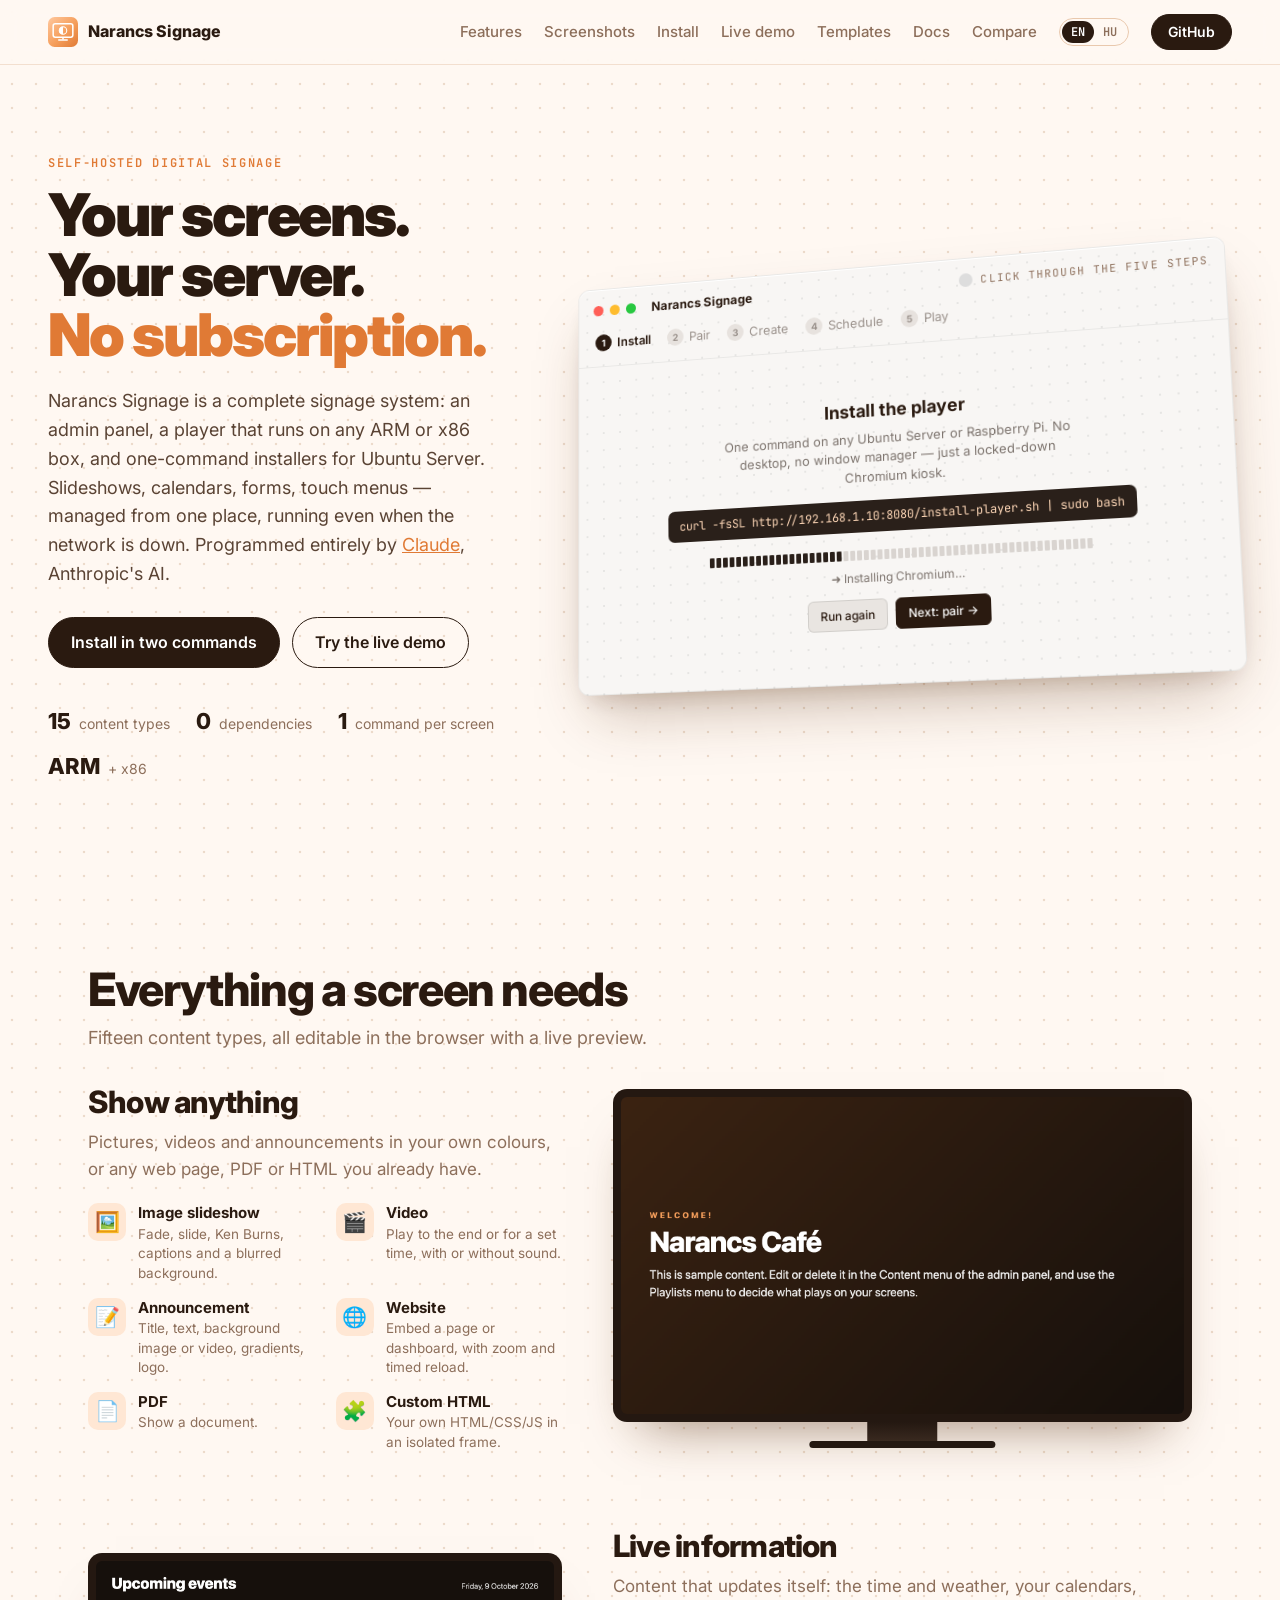
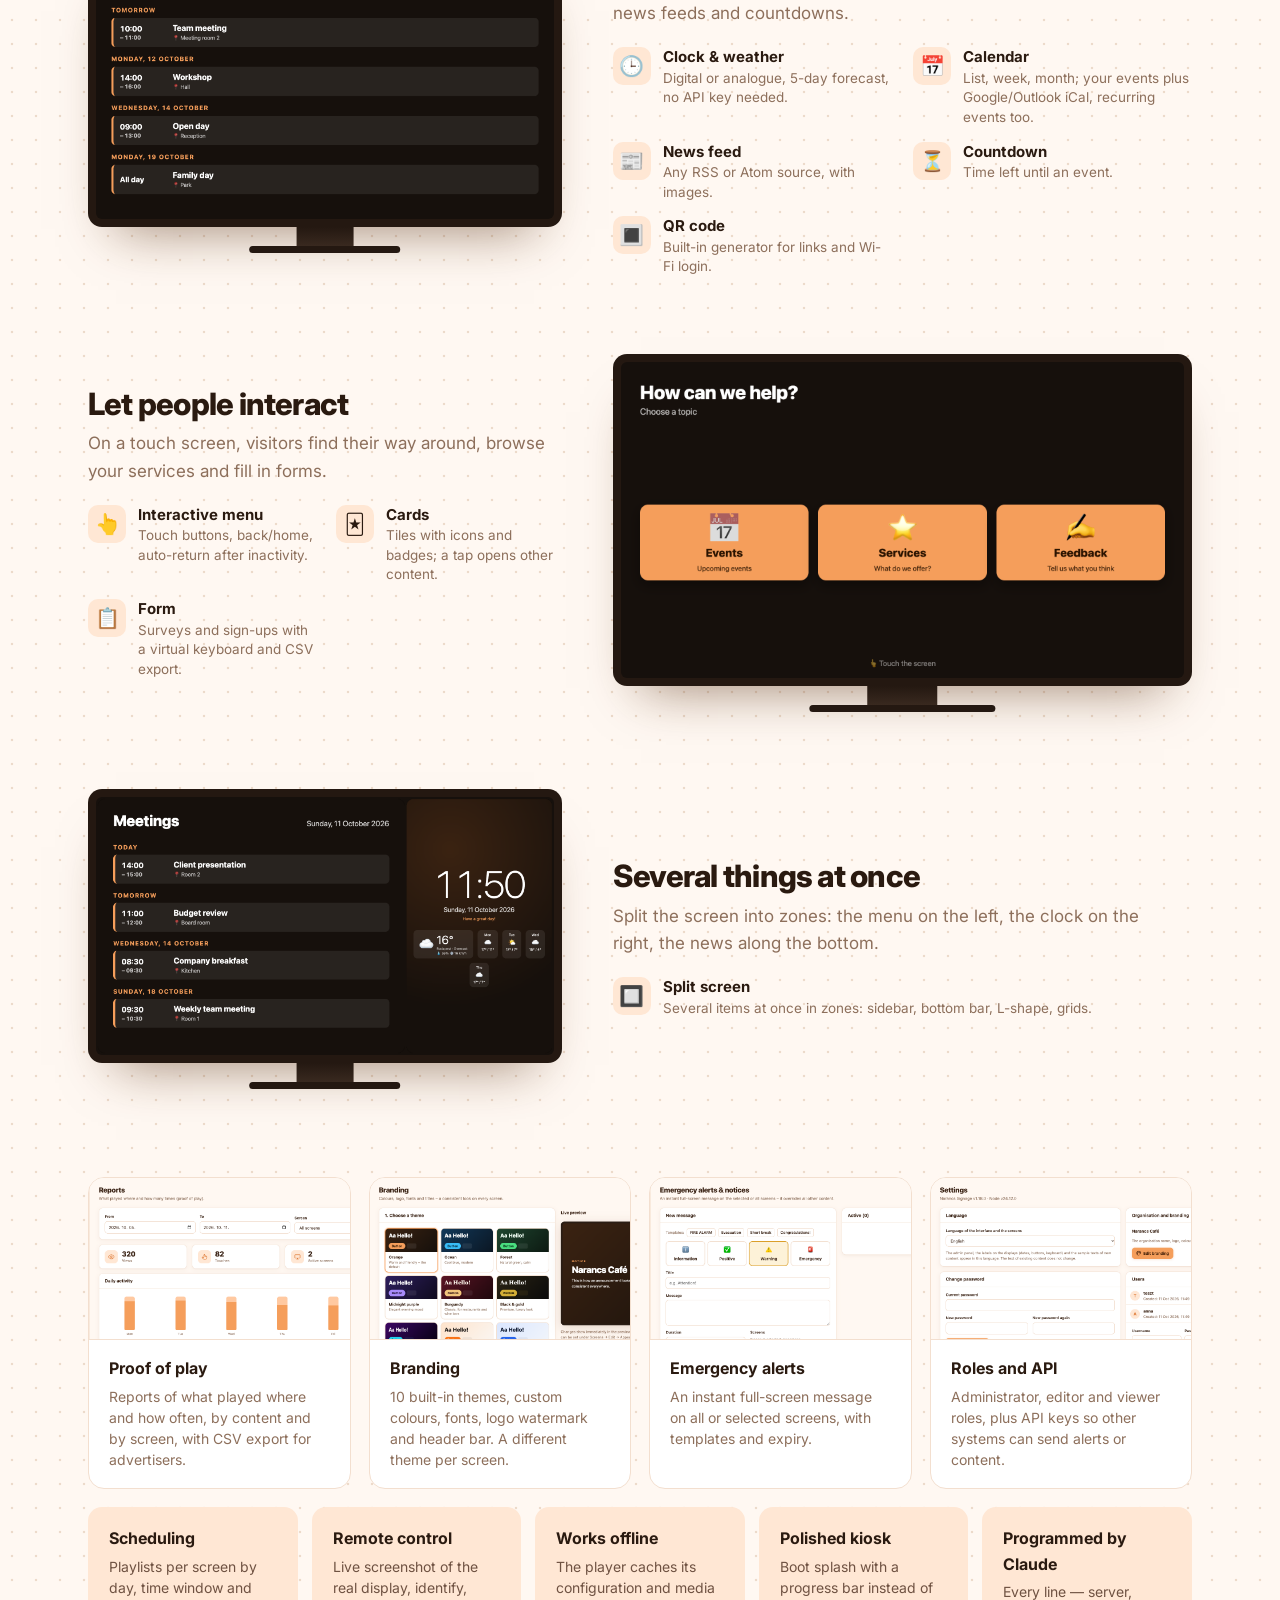
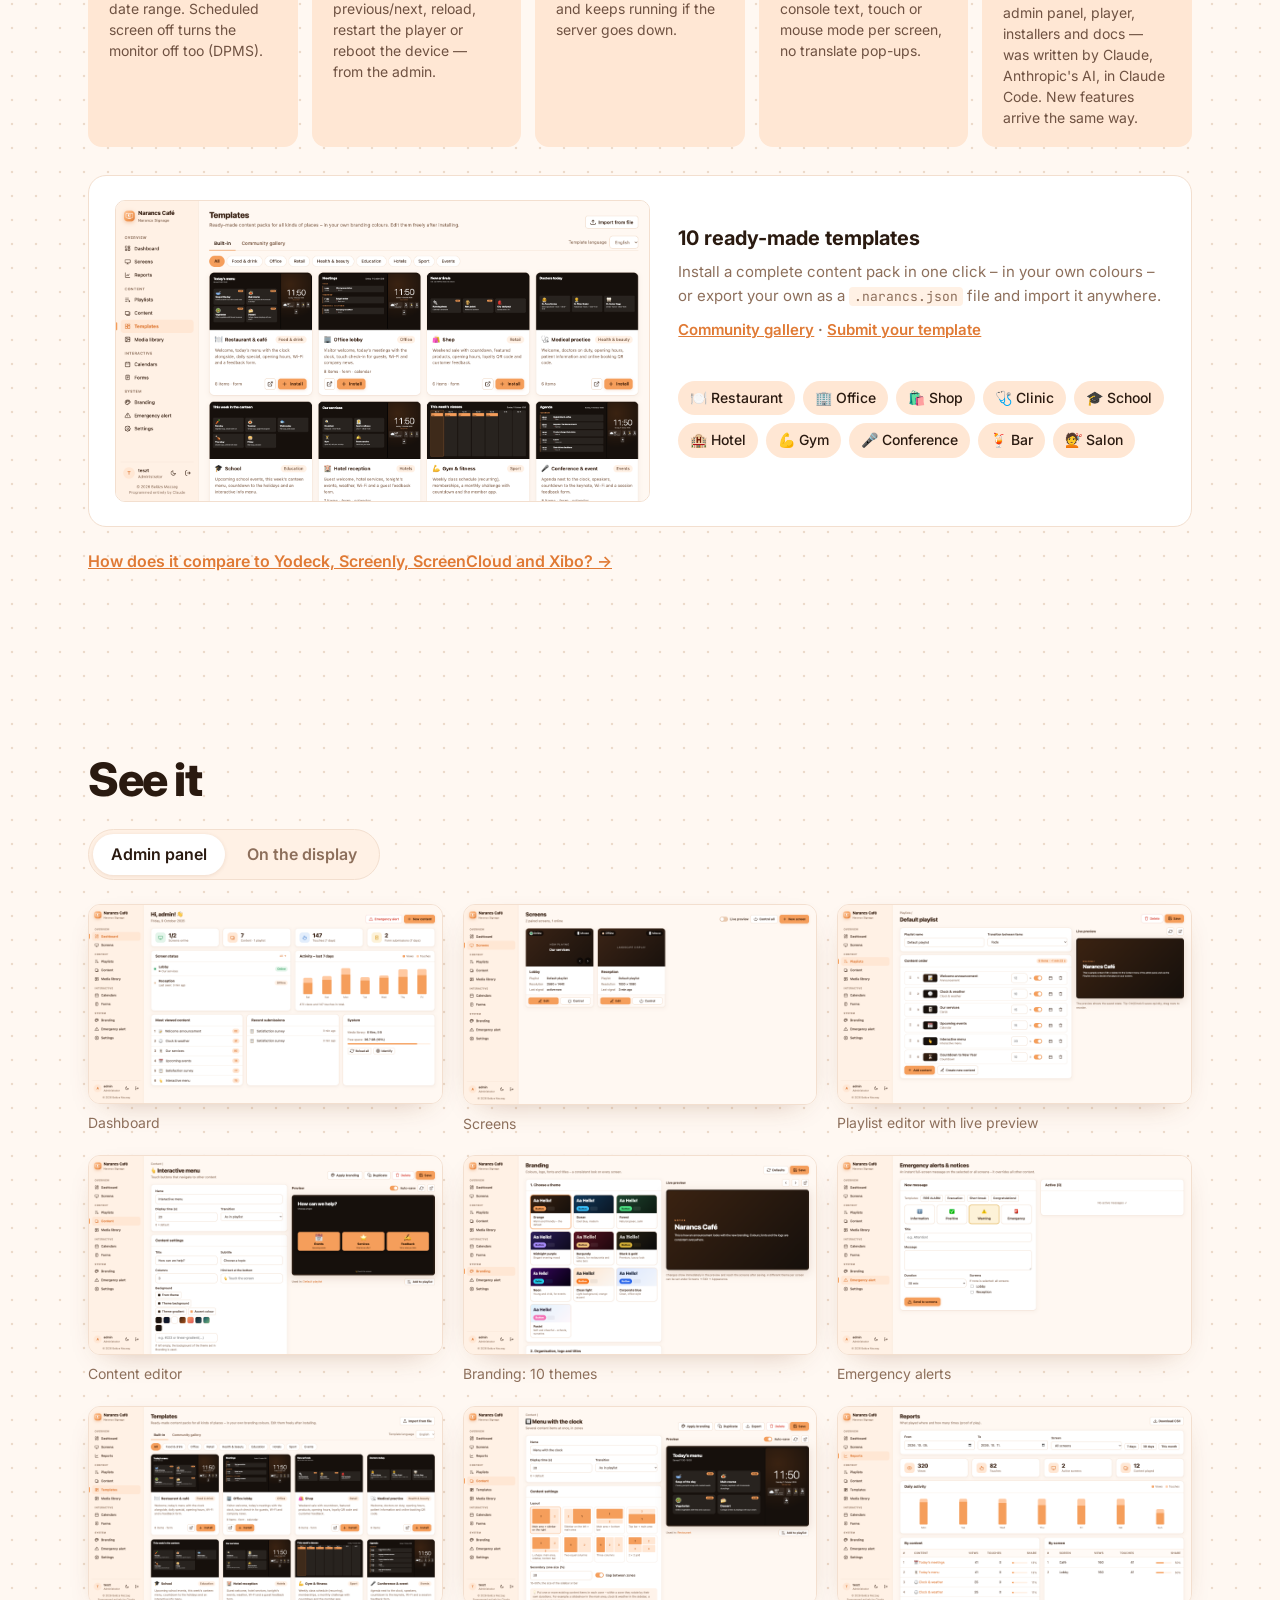
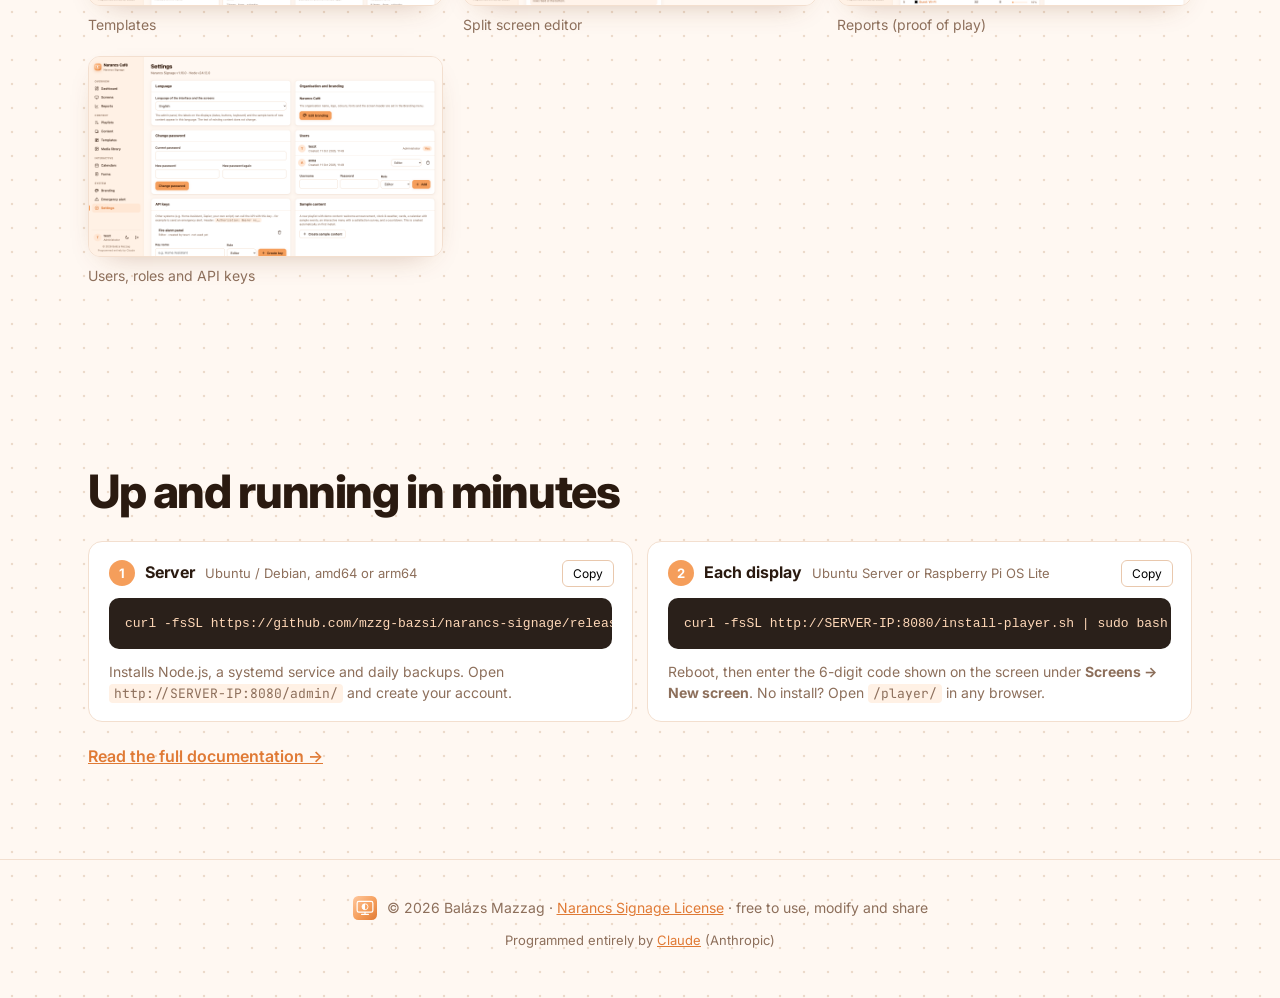
==== commit f2d9cf89: "Weboldal: képes funkciók rész (tévékeretes kijelzőképek, admin képernyőképek), új képek a galériában" ====
--- a/index.html
+++ b/index.html
@@ -166,36 +166,75 @@
 <section id="features" class="section">
   <h2>Everything a screen needs</h2>
   <p class="section-lead">Fifteen content types, all editable in the browser with a live preview.</p>
-  <div class="grid types-grid">
-    <article><span>🖼️</span><h3>Image slideshow</h3><p>Fade, slide, Ken Burns, captions and a blurred background.</p></article>
-    <article><span>🎬</span><h3>Video</h3><p>Play to the end or for a set time, with or without sound.</p></article>
-    <article><span>📝</span><h3>Announcement</h3><p>Title, text, background image or video, gradients, logo.</p></article>
-    <article><span>🃏</span><h3>Cards</h3><p>Tiles with icons and badges; a tap opens other content.</p></article>
-    <article><span>👆</span><h3>Interactive menu</h3><p>Touch buttons, back/home, auto-return after inactivity.</p></article>
-    <article><span>📋</span><h3>Form</h3><p>Surveys and sign-ups with a virtual keyboard and CSV export.</p></article>
-    <article><span>📅</span><h3>Calendar</h3><p>List, week, month; your events plus Google/Outlook iCal, recurring events too.</p></article>
-    <article><span>🕒</span><h3>Clock &amp; weather</h3><p>Digital or analogue, 5-day forecast, no API key needed.</p></article>
-    <article><span>📰</span><h3>News feed</h3><p>Any RSS or Atom source, with images.</p></article>
-    <article><span>⏳</span><h3>Countdown</h3><p>Time left until an event.</p></article>
-    <article><span>🔳</span><h3>QR code</h3><p>Built-in generator for links and Wi-Fi login.</p></article>
-    <article><span>🌐</span><h3>Website</h3><p>Embed a page or dashboard, with zoom and timed reload.</p></article>
-    <article><span>📄</span><h3>PDF</h3><p>Show a document.</p></article>
-    <article><span>🧩</span><h3>Custom HTML</h3><p>Your own HTML/CSS/JS in an isolated frame.</p></article>
-    <article><span>🔲</span><h3>Split screen</h3><p>Several items at once in zones: sidebar, bottom bar, L-shape, grids.</p></article>
-  </div>
-
+  <div class="showcase">
+    <div class="show-row">
+      <div class="show-text">
+        <h3>Show anything</h3>
+        <p class="show-lead">Pictures, videos and announcements in your own colours, or any web page, PDF or HTML you already have.</p>
+        <ul class="show-types">
+        <li><span aria-hidden="true">🖼️</span><div><b>Image slideshow</b><p>Fade, slide, Ken Burns, captions and a blurred background.</p></div></li>
+        <li><span aria-hidden="true">🎬</span><div><b>Video</b><p>Play to the end or for a set time, with or without sound.</p></div></li>
+        <li><span aria-hidden="true">📝</span><div><b>Announcement</b><p>Title, text, background image or video, gradients, logo.</p></div></li>
+        <li><span aria-hidden="true">🌐</span><div><b>Website</b><p>Embed a page or dashboard, with zoom and timed reload.</p></div></li>
+        <li><span aria-hidden="true">📄</span><div><b>PDF</b><p>Show a document.</p></div></li>
+        <li><span aria-hidden="true">🧩</span><div><b>Custom HTML</b><p>Your own HTML/CSS/JS in an isolated frame.</p></div></li>
+        </ul>
+      </div>
+      <a class="lb show-tv" href="assets/shots/player-welcome.png" data-cap="Announcement with the organisation logo"><span class="show-bezel"><img loading="lazy" src="assets/shots/player-welcome.png" alt="Announcement with the organisation logo" width="1600" height="900"></span></a>
+    </div>
+    <div class="show-row flip">
+      <div class="show-text">
+        <h3>Live information</h3>
+        <p class="show-lead">Content that updates itself: the time and weather, your calendars, news feeds and countdowns.</p>
+        <ul class="show-types">
+        <li><span aria-hidden="true">🕒</span><div><b>Clock &amp; weather</b><p>Digital or analogue, 5-day forecast, no API key needed.</p></div></li>
+        <li><span aria-hidden="true">📅</span><div><b>Calendar</b><p>List, week, month; your events plus Google/Outlook iCal, recurring events too.</p></div></li>
+        <li><span aria-hidden="true">📰</span><div><b>News feed</b><p>Any RSS or Atom source, with images.</p></div></li>
+        <li><span aria-hidden="true">⏳</span><div><b>Countdown</b><p>Time left until an event.</p></div></li>
+        <li><span aria-hidden="true">🔳</span><div><b>QR code</b><p>Built-in generator for links and Wi-Fi login.</p></div></li>
+        </ul>
+      </div>
+      <a class="lb show-tv" href="assets/shots/player-calendar.png" data-cap="Calendar with this week’s events"><span class="show-bezel"><img loading="lazy" src="assets/shots/player-calendar.png" alt="Calendar with this week’s events" width="1600" height="900"></span></a>
+    </div>
+    <div class="show-row">
+      <div class="show-text">
+        <h3>Let people interact</h3>
+        <p class="show-lead">On a touch screen, visitors find their way around, browse your services and fill in forms.</p>
+        <ul class="show-types">
+        <li><span aria-hidden="true">👆</span><div><b>Interactive menu</b><p>Touch buttons, back/home, auto-return after inactivity.</p></div></li>
+        <li><span aria-hidden="true">🃏</span><div><b>Cards</b><p>Tiles with icons and badges; a tap opens other content.</p></div></li>
+        <li><span aria-hidden="true">📋</span><div><b>Form</b><p>Surveys and sign-ups with a virtual keyboard and CSV export.</p></div></li>
+        </ul>
+      </div>
+      <a class="lb show-tv" href="assets/shots/player-menu.png" data-cap="Interactive touch menu"><span class="show-bezel"><img loading="lazy" src="assets/shots/player-menu.png" alt="Interactive touch menu" width="1600" height="900"></span></a>
+    </div>
+    <div class="show-row flip">
+      <div class="show-text">
+        <h3>Several things at once</h3>
+        <p class="show-lead">Split the screen into zones: the menu on the left, the clock on the right, the news along the bottom.</p>
+        <ul class="show-types">
+        <li><span aria-hidden="true">🔲</span><div><b>Split screen</b><p>Several items at once in zones: sidebar, bottom bar, L-shape, grids.</p></div></li>
+        </ul>
+      </div>
+      <a class="lb show-tv" href="assets/shots/player-zones.png" data-cap="Split screen: meetings next to the clock and weather"><span class="show-bezel"><img loading="lazy" src="assets/shots/player-zones.png" alt="Split screen: meetings next to the clock and weather" width="1600" height="900"></span></a>
+    </div>
+  </div>
+
+  <div class="perk-shots">
+    <article><a class="lb perk-img" href="assets/shots/admin-reports.png" data-cap="Reports"><img loading="lazy" src="assets/shots/admin-reports.png" alt="Reports" width="1600" height="900"></a><h3>Proof of play</h3><p>Reports of what played where and how often, by content and by screen, with CSV export for advertisers.</p></article>
+    <article><a class="lb perk-img" href="assets/shots/admin-branding.png" data-cap="Branding: 10 themes"><img loading="lazy" src="assets/shots/admin-branding.png" alt="Branding: 10 themes" width="1600" height="900"></a><h3>Branding</h3><p>10 built-in themes, custom colours, fonts, logo watermark and header bar. A different theme per screen.</p></article>
+    <article><a class="lb perk-img" href="assets/shots/admin-alerts.png" data-cap="Emergency alerts"><img loading="lazy" src="assets/shots/admin-alerts.png" alt="Emergency alerts" width="1600" height="900"></a><h3>Emergency alerts</h3><p>An instant full-screen message on all or selected screens, with templates and expiry.</p></article>
+    <article><a class="lb perk-img" href="assets/shots/admin-settings.png" data-cap="Users, roles and API keys"><img loading="lazy" src="assets/shots/admin-settings.png" alt="Users, roles and API keys" width="1600" height="900"></a><h3>Roles and API</h3><p>Administrator, editor and viewer roles, plus API keys so other systems can send alerts or content.</p></article>
+  </div>
   <div class="grid perks">
     <article><h3>Scheduling</h3><p>Playlists per screen by day, time window and date range. Scheduled screen off turns the monitor off too (DPMS).</p></article>
     <article><h3>Remote control</h3><p>Live screenshot of the real display, identify, previous/next, reload, restart the player or reboot the device — from the admin.</p></article>
-    <article><h3>Branding</h3><p>10 built-in themes, custom colours, fonts, logo watermark and header bar. A different theme per screen.</p></article>
-    <article><h3>Emergency alerts</h3><p>An instant full-screen message on all or selected screens, with templates and expiry.</p></article>
     <article><h3>Works offline</h3><p>The player caches its configuration and media and keeps running if the server goes down.</p></article>
-    <article><h3>Proof of play</h3><p>Reports of what played where and how often, by content and by screen, with CSV export for advertisers.</p></article>
-    <article><h3>Roles and API</h3><p>Administrator, editor and viewer roles, plus API keys so other systems can send alerts or content.</p></article>
     <article><h3>Polished kiosk</h3><p>Boot splash with a progress bar instead of console text, touch or mouse mode per screen, no translate pop-ups.</p></article>
     <article><h3>Programmed by Claude</h3><p>Every line — server, admin panel, player, installers and docs — was written by Claude, Anthropic's AI, in Claude Code. New features arrive the same way.</p></article>
   </div>
   <div class="tpl-strip">
+    <a class="lb tpl-img" href="assets/shots/admin-templates.png" data-cap="Templates in the admin panel"><img loading="lazy" src="assets/shots/admin-templates.png" alt="Templates in the admin panel" width="1600" height="900"></a>
     <div>
       <h3>10 ready-made templates</h3>
       <p>Install a complete content pack in one click – in your own colours – or export your own as a <code>.narancs.json</code> file and import it anywhere.</p>
@@ -222,6 +261,10 @@
     <figure><a href="assets/shots/admin-content-editor.png"><img loading="lazy" src="assets/shots/admin-content-editor.png" alt="Content editor"></a><figcaption>Content editor</figcaption></figure>
     <figure><a href="assets/shots/admin-branding.png"><img loading="lazy" src="assets/shots/admin-branding.png" alt="Branding"></a><figcaption>Branding: 10 themes</figcaption></figure>
     <figure><a href="assets/shots/admin-alerts.png"><img loading="lazy" src="assets/shots/admin-alerts.png" alt="Emergency alerts"></a><figcaption>Emergency alerts</figcaption></figure>
+    <figure><a href="assets/shots/admin-templates.png"><img loading="lazy" src="assets/shots/admin-templates.png" alt="Templates"></a><figcaption>Templates</figcaption></figure>
+    <figure><a href="assets/shots/admin-zones.png"><img loading="lazy" src="assets/shots/admin-zones.png" alt="Split screen editor"></a><figcaption>Split screen editor</figcaption></figure>
+    <figure><a href="assets/shots/admin-reports.png"><img loading="lazy" src="assets/shots/admin-reports.png" alt="Reports (proof of play)"></a><figcaption>Reports (proof of play)</figcaption></figure>
+    <figure><a href="assets/shots/admin-settings.png"><img loading="lazy" src="assets/shots/admin-settings.png" alt="Users, roles and API keys"></a><figcaption>Users, roles and API keys</figcaption></figure>
   </div>
   <div class="gallery" data-panel="player" hidden>
     <figure><a href="assets/shots/player-welcome.png"><img loading="lazy" src="assets/shots/player-welcome.png" alt="Announcement"></a><figcaption>Announcement</figcaption></figure>
@@ -230,6 +273,10 @@
     <figure><a href="assets/shots/player-cards.png"><img loading="lazy" src="assets/shots/player-cards.png" alt="Cards"></a><figcaption>Cards</figcaption></figure>
     <figure><a href="assets/shots/player-menu.png"><img loading="lazy" src="assets/shots/player-menu.png" alt="Interactive menu"></a><figcaption>Interactive menu</figcaption></figure>
     <figure><a href="assets/shots/player-form.png"><img loading="lazy" src="assets/shots/player-form.png" alt="Touch-screen form"></a><figcaption>Touch-screen form</figcaption></figure>
+    <figure><a href="assets/shots/player-zones.png"><img loading="lazy" src="assets/shots/player-zones.png" alt="Split screen: meetings and clock"></a><figcaption>Split screen: meetings and clock</figcaption></figure>
+    <figure><a href="assets/shots/player-restaurant.png"><img loading="lazy" src="assets/shots/player-restaurant.png" alt="Restaurant template: menu and clock"></a><figcaption>Restaurant template: menu and clock</figcaption></figure>
+    <figure><a href="assets/shots/player-hotel.png"><img loading="lazy" src="assets/shots/player-hotel.png" alt="Hotel template: services"></a><figcaption>Hotel template: services</figcaption></figure>
+    <figure><a href="assets/shots/player-doctors.png"><img loading="lazy" src="assets/shots/player-doctors.png" alt="Clinic template: doctors on duty"></a><figcaption>Clinic template: doctors on duty</figcaption></figure>
   </div>
 </section>
 
--- a/style.css
+++ b/style.css
@@ -131,8 +131,6 @@
 .grid article { background: var(--surface); border: 1px solid var(--border); border-radius: 14px; padding: 18px 20px; }
 .grid h3 { margin: 0 0 4px; font-size: 16px; }
 .grid p { margin: 0; color: var(--muted); font-size: 14px; line-height: 1.5; }
-.types-grid { grid-template-columns: repeat(auto-fill, minmax(220px, 1fr)); }
-.types-grid span { font-size: 26px; display: block; margin-bottom: 8px; }
 .perks { grid-template-columns: repeat(auto-fill, minmax(min(300px, 100%), 1fr)); margin-top: 28px; }
 .perks article { background: var(--soft); border-color: transparent; }
 .perks p { color: #6f5242; }
@@ -307,7 +305,11 @@
 }
 
 /* Sablonok sáv a főoldalon */
-.tpl-strip { display: grid; grid-template-columns: minmax(0, 1fr) minmax(0, 1.3fr); gap: 24px; align-items: center; margin-top: 28px; padding: 24px 26px; border-radius: 18px; background: var(--surface); border: 1px solid var(--border); }
+.tpl-strip { display: grid; grid-template-columns: minmax(0, 1.1fr) minmax(0, 1fr); gap: 16px 28px; align-items: center; margin-top: 28px; padding: 24px 26px; border-radius: 18px; background: var(--surface); border: 1px solid var(--border); }
+.tpl-strip .tpl-img { grid-row: span 2; display: block; border-radius: 10px; overflow: hidden; border: 1px solid var(--border); }
+.tpl-strip .tpl-img img { width: 100%; height: auto; transition: transform .3s; }
+.tpl-strip .tpl-img:hover img { transform: scale(1.02); }
+.tpl-strip ul { align-self: start; }
 .tpl-strip h3 { margin: 0 0 6px; font-size: 20px; }
 .tpl-strip p { margin: 0; color: var(--muted); font-size: 15px; }
 .tpl-strip code { font: 13px var(--mono); background: var(--bg2); padding: 1px 5px; border-radius: 4px; }
@@ -388,3 +390,47 @@
   .gallery-search { width: 100%; }
 }
 @media (prefers-reduced-motion: reduce) { .wall .dots button::before { transition: none; } }
+
+/* Funkciók: tartalomtípusok csoportonként, valódi kijelzőképpel tévékeretben */
+.showcase { display: grid; gap: clamp(40px, 6vw, 80px); margin: 12px 0 clamp(48px, 7vw, 88px); }
+.show-row { display: grid; grid-template-columns: minmax(0, .9fr) minmax(0, 1.1fr); gap: clamp(24px, 4vw, 64px); align-items: center; }
+.show-row.flip .show-text { order: 2; }
+.show-text h3 { font-size: clamp(24px, 2.4vw, 32px); letter-spacing: -.025em; line-height: 1.1; margin: 0 0 10px; font-weight: 800; }
+.show-lead { color: var(--muted); font-size: 17px; margin: 0 0 20px; max-width: 32em; }
+.show-types { list-style: none; margin: 0; padding: 0; display: grid; grid-template-columns: repeat(2, minmax(0, 1fr)); gap: 14px 22px; }
+.show-types li { display: flex; gap: 12px; align-items: flex-start; }
+.show-types li > span { flex: none; width: 38px; height: 38px; border-radius: 10px; background: var(--soft); display: grid; place-items: center; font-size: 20px; }
+.show-types b { display: block; font-size: 15px; line-height: 1.3; }
+.show-types p { margin: 2px 0 0; color: var(--muted); font-size: 13.5px; line-height: 1.45; }
+.show-row:last-child .show-types { grid-template-columns: minmax(0, 1fr); }
+.show-tv { display: block; position: relative; padding-bottom: 26px; }
+.show-bezel { display: block; background: #241811; border-radius: 14px; padding: 8px; box-shadow: 0 30px 50px -28px rgba(80, 40, 10, .55); }
+.show-bezel img { display: block; width: 100%; height: auto; border-radius: 6px; transition: filter .2s; }
+.show-tv:hover .show-bezel img { filter: brightness(1.08); }
+.show-tv::before { content: ""; position: absolute; left: 50%; bottom: 6px; width: 12%; height: 20px; transform: translateX(-50%); background: linear-gradient(#241811, #3a2a20); }
+.show-tv::after { content: ""; position: absolute; left: 50%; bottom: 0; width: 32%; height: 7px; transform: translateX(-50%); border-radius: 7px; background: #241811; }
+.perk-shots { display: grid; grid-template-columns: repeat(auto-fill, minmax(min(100%, 260px), 1fr)); gap: 18px; }
+.perk-shots article { background: var(--surface); border: 1px solid var(--border); border-radius: 16px; overflow: hidden; padding-bottom: 18px; }
+.perk-img { display: block; aspect-ratio: 16 / 10; overflow: hidden; border-bottom: 1px solid var(--border); background: var(--bg2); }
+/* nagyítva, az admin oldalsáv nélkül: a tartalmi rész bal felső sarka látszik */
+.perk-img img { width: 175%; max-width: none; height: auto; margin-left: -27%; transform-origin: 0 0; transition: transform .3s; }
+.perk-img:hover img { transform: scale(1.04); }
+.perk-shots h3 { margin: 16px 20px 4px; font-size: 16px; }
+.perk-shots p { margin: 0 20px; color: var(--muted); font-size: 14px; line-height: 1.5; }
+.perks { margin-top: 18px; grid-template-columns: repeat(auto-fit, minmax(min(100%, 190px), 1fr)); }
+@media (max-width: 860px) {
+  .show-row, .tpl-strip { grid-template-columns: minmax(0, 1fr); }
+  .show-row.flip .show-text { order: 0; }
+  .show-tv { order: -1; }
+  .tpl-strip .tpl-img { grid-row: auto; }
+}
+@media (max-width: 520px) { .show-types { grid-template-columns: minmax(0, 1fr); } }
+@media (prefers-reduced-motion: reduce) { .perk-img img, .tpl-strip .tpl-img img, .show-bezel img { transition: none; } }
+
+/* Dokumentáció: képernyőképek */
+.doc .shot { margin: 14px 0 22px; }
+.doc .shot a { display: block; border-radius: 12px; overflow: hidden; border: 1px solid var(--border); box-shadow: 0 14px 30px -22px rgba(80, 40, 10, .5); }
+.doc .shot img { display: block; width: 100%; height: auto; }
+.doc .shot figcaption { margin-top: 8px; color: var(--muted); font-size: 13.5px; }
+.doc .shot-pair { display: grid; grid-template-columns: repeat(2, minmax(0, 1fr)); gap: 16px; }
+@media (max-width: 640px) { .doc .shot-pair { grid-template-columns: minmax(0, 1fr); } }
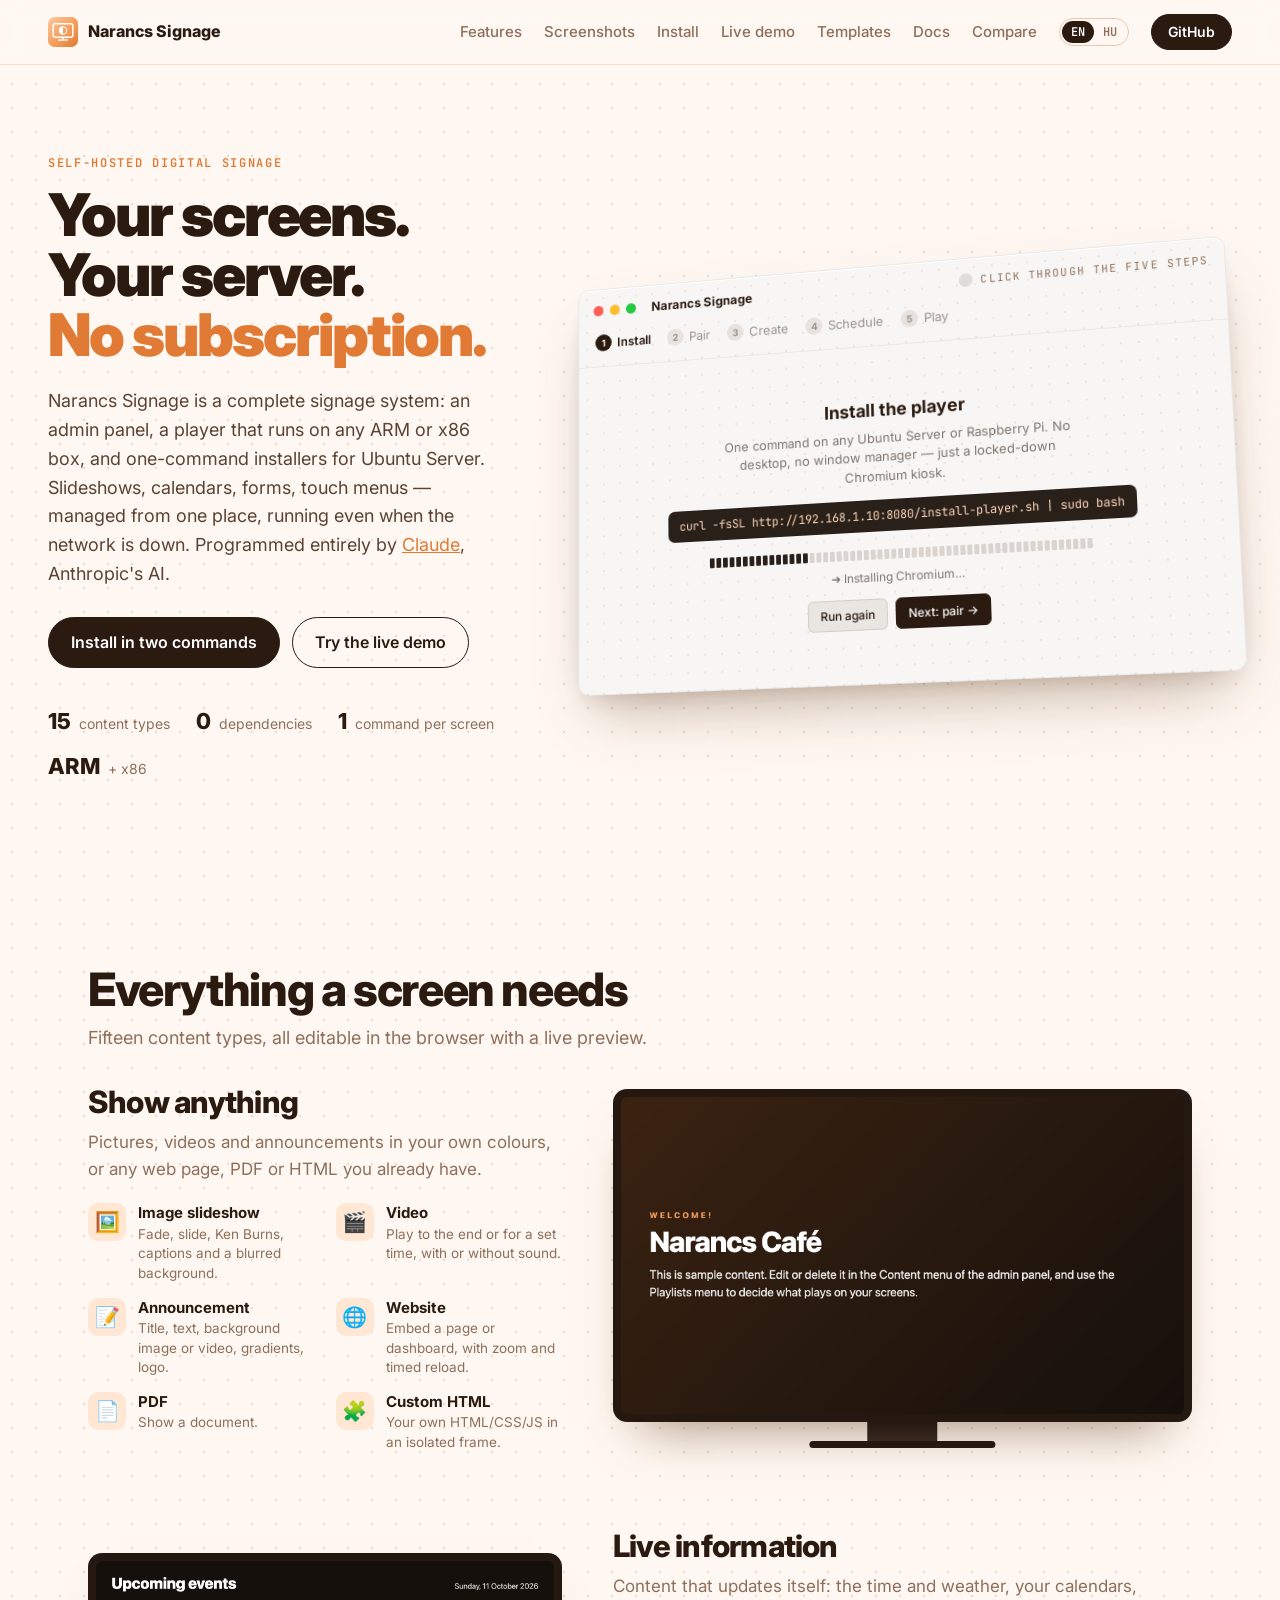
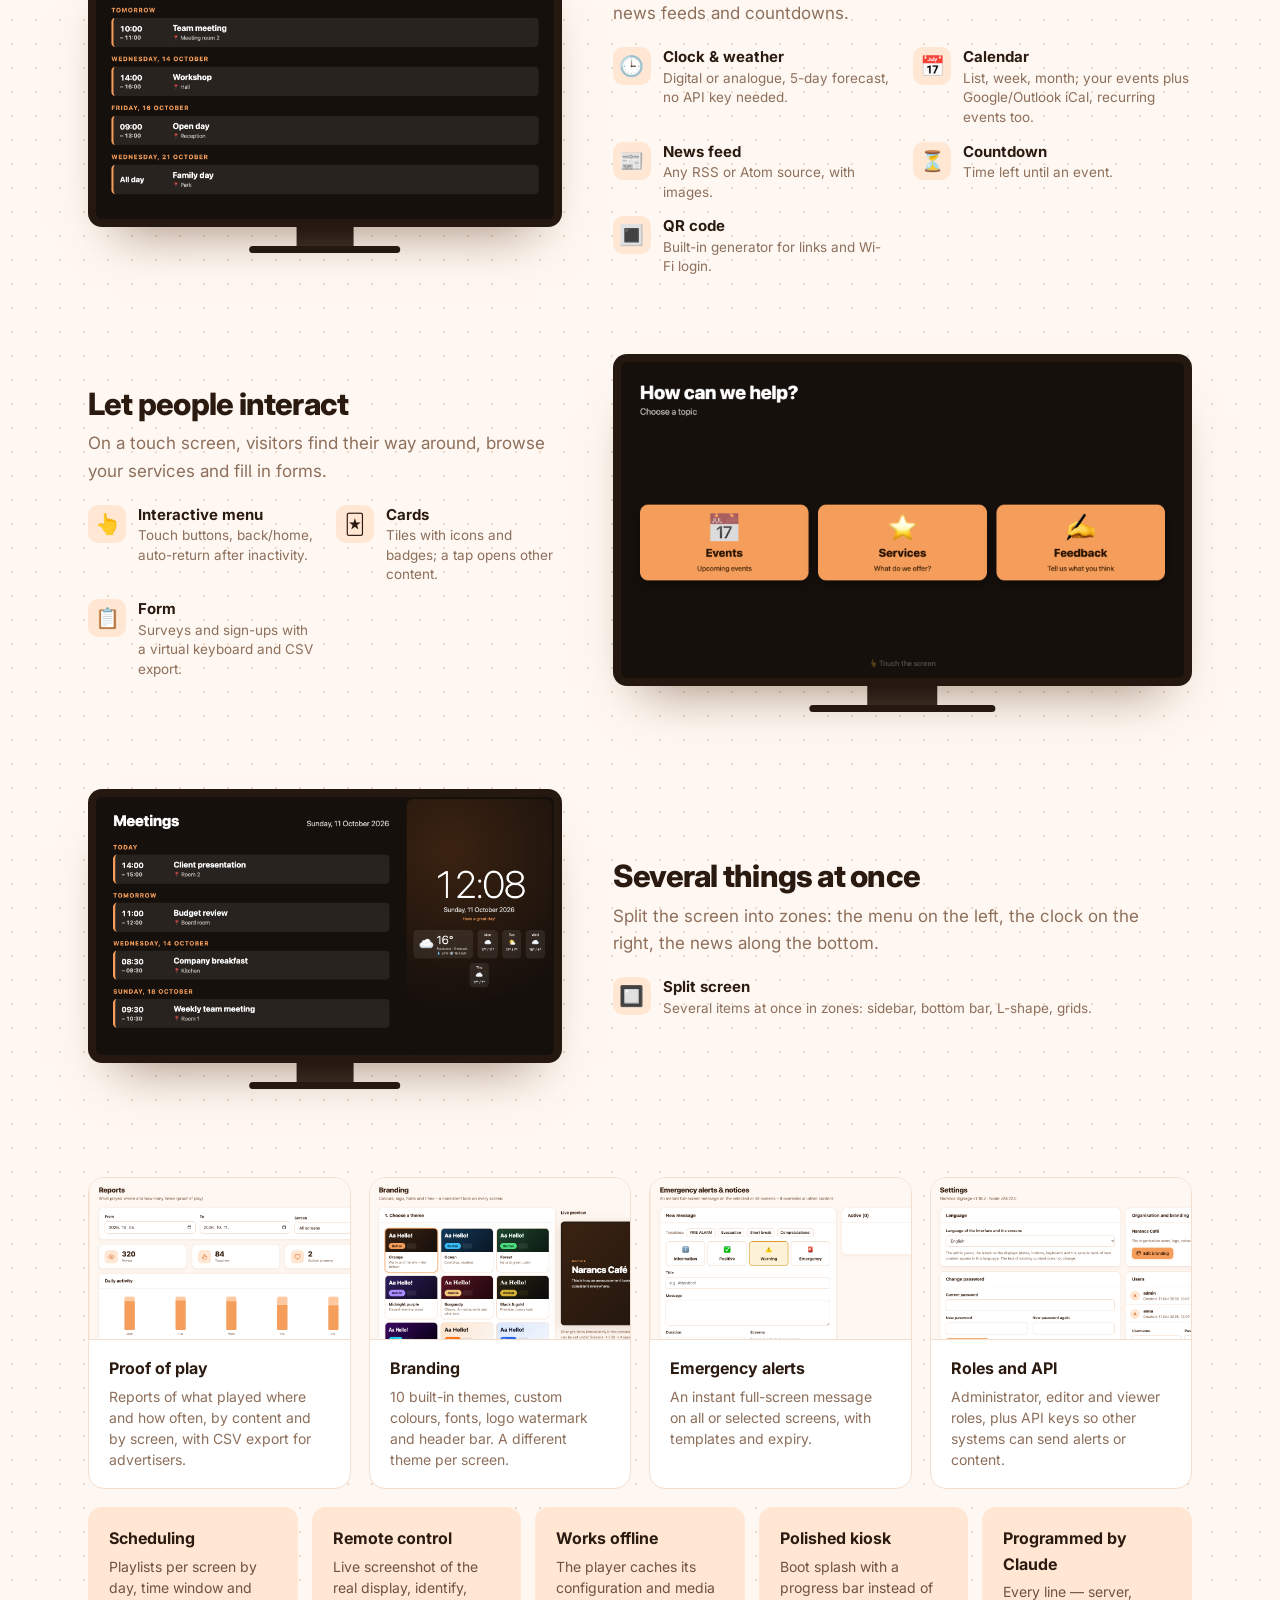
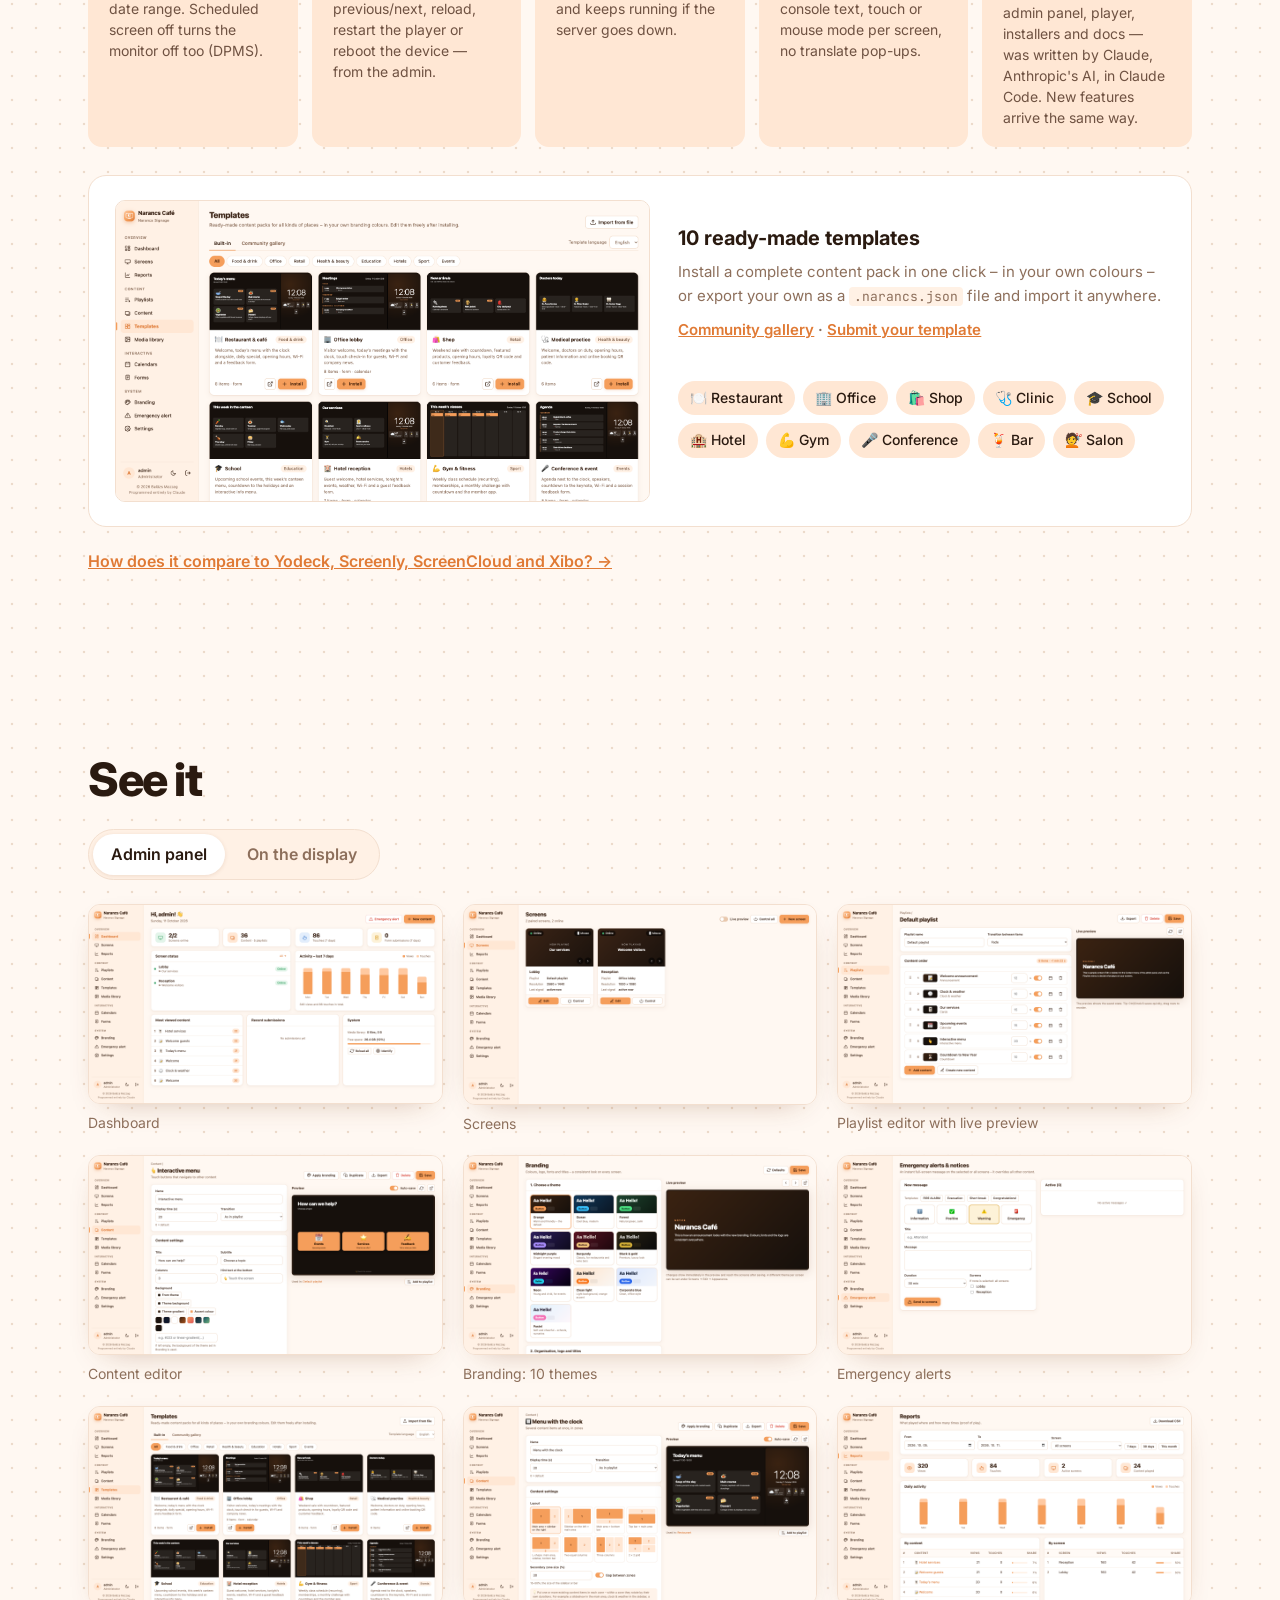
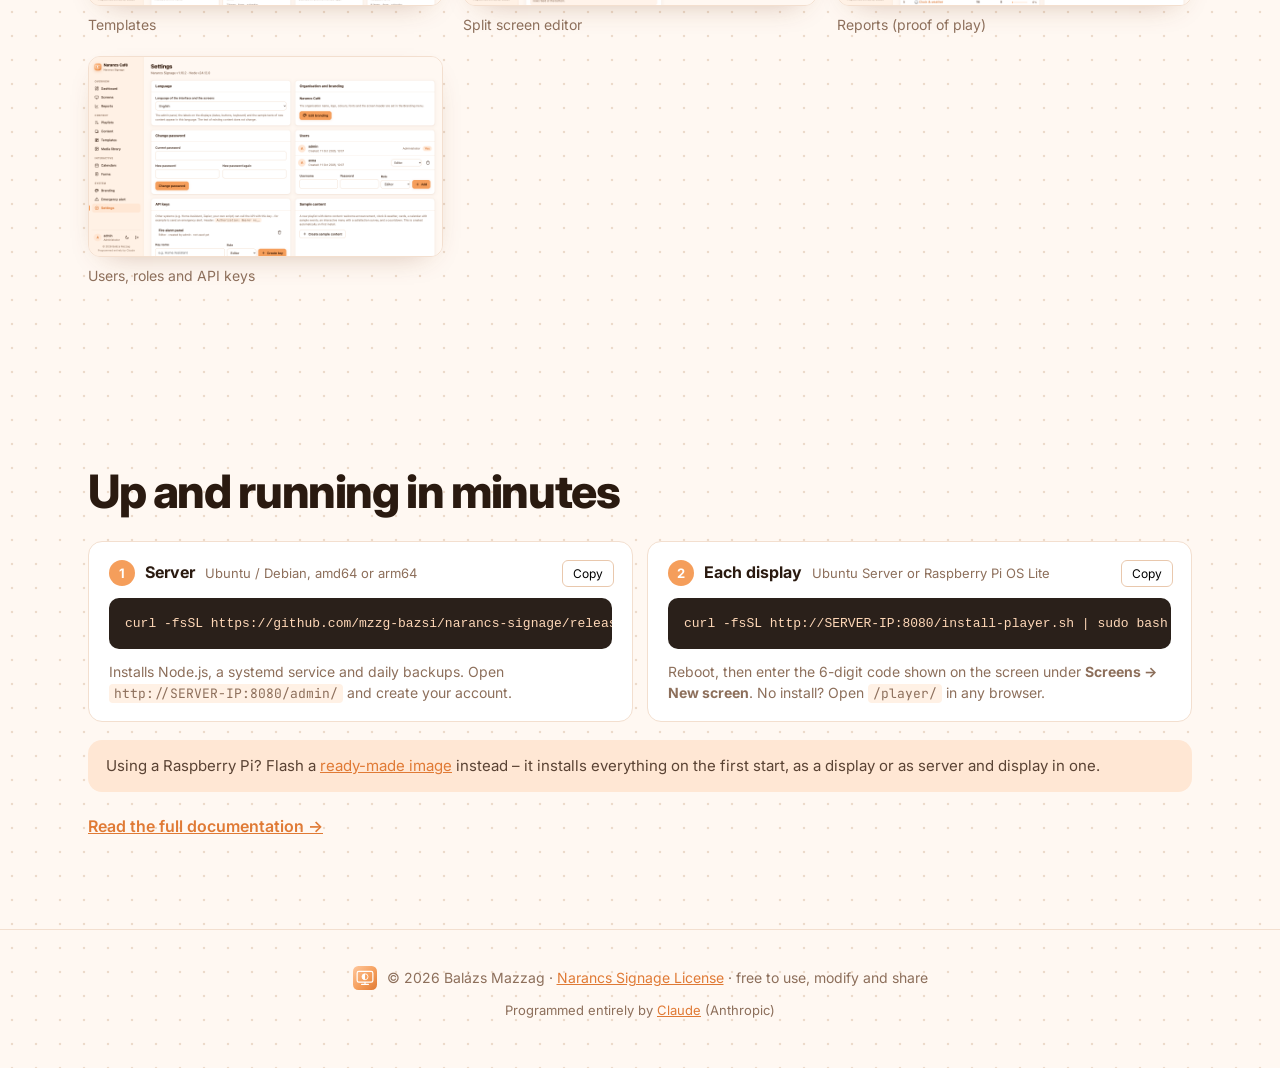
==== commit 2638feac: "Raspberry Pi image: dokumentáció (EN/HU) és megjegyzés a telepítés résznél Co-Authored-By: Claude Op" ====
--- a/index.html
+++ b/index.html
@@ -296,6 +296,7 @@
       <p data-i18n>Reboot, then enter the 6-digit code shown on the screen under <b>Screens → New screen</b>. No install? Open <code>/player/</code> in any browser.</p>
     </article>
   </div>
+  <p class="pi-note" data-i18n>Using a Raspberry Pi? Flash a <a href="docs/#pi-image">ready-made image</a> instead – it installs everything on the first start, as a display or as server and display in one.</p>
   <p class="more-docs"><a href="docs/">Read the full documentation →</a></p>
 </section>
 </main>
--- a/style.css
+++ b/style.css
@@ -434,3 +434,5 @@
 .doc .shot figcaption { margin-top: 8px; color: var(--muted); font-size: 13.5px; }
 .doc .shot-pair { display: grid; grid-template-columns: repeat(2, minmax(0, 1fr)); gap: 16px; }
 @media (max-width: 640px) { .doc .shot-pair { grid-template-columns: minmax(0, 1fr); } }
+
+.pi-note { margin: 18px 0 0; padding: 14px 18px; border-radius: 14px; background: var(--soft); color: #5a4334; font-size: 15px; }
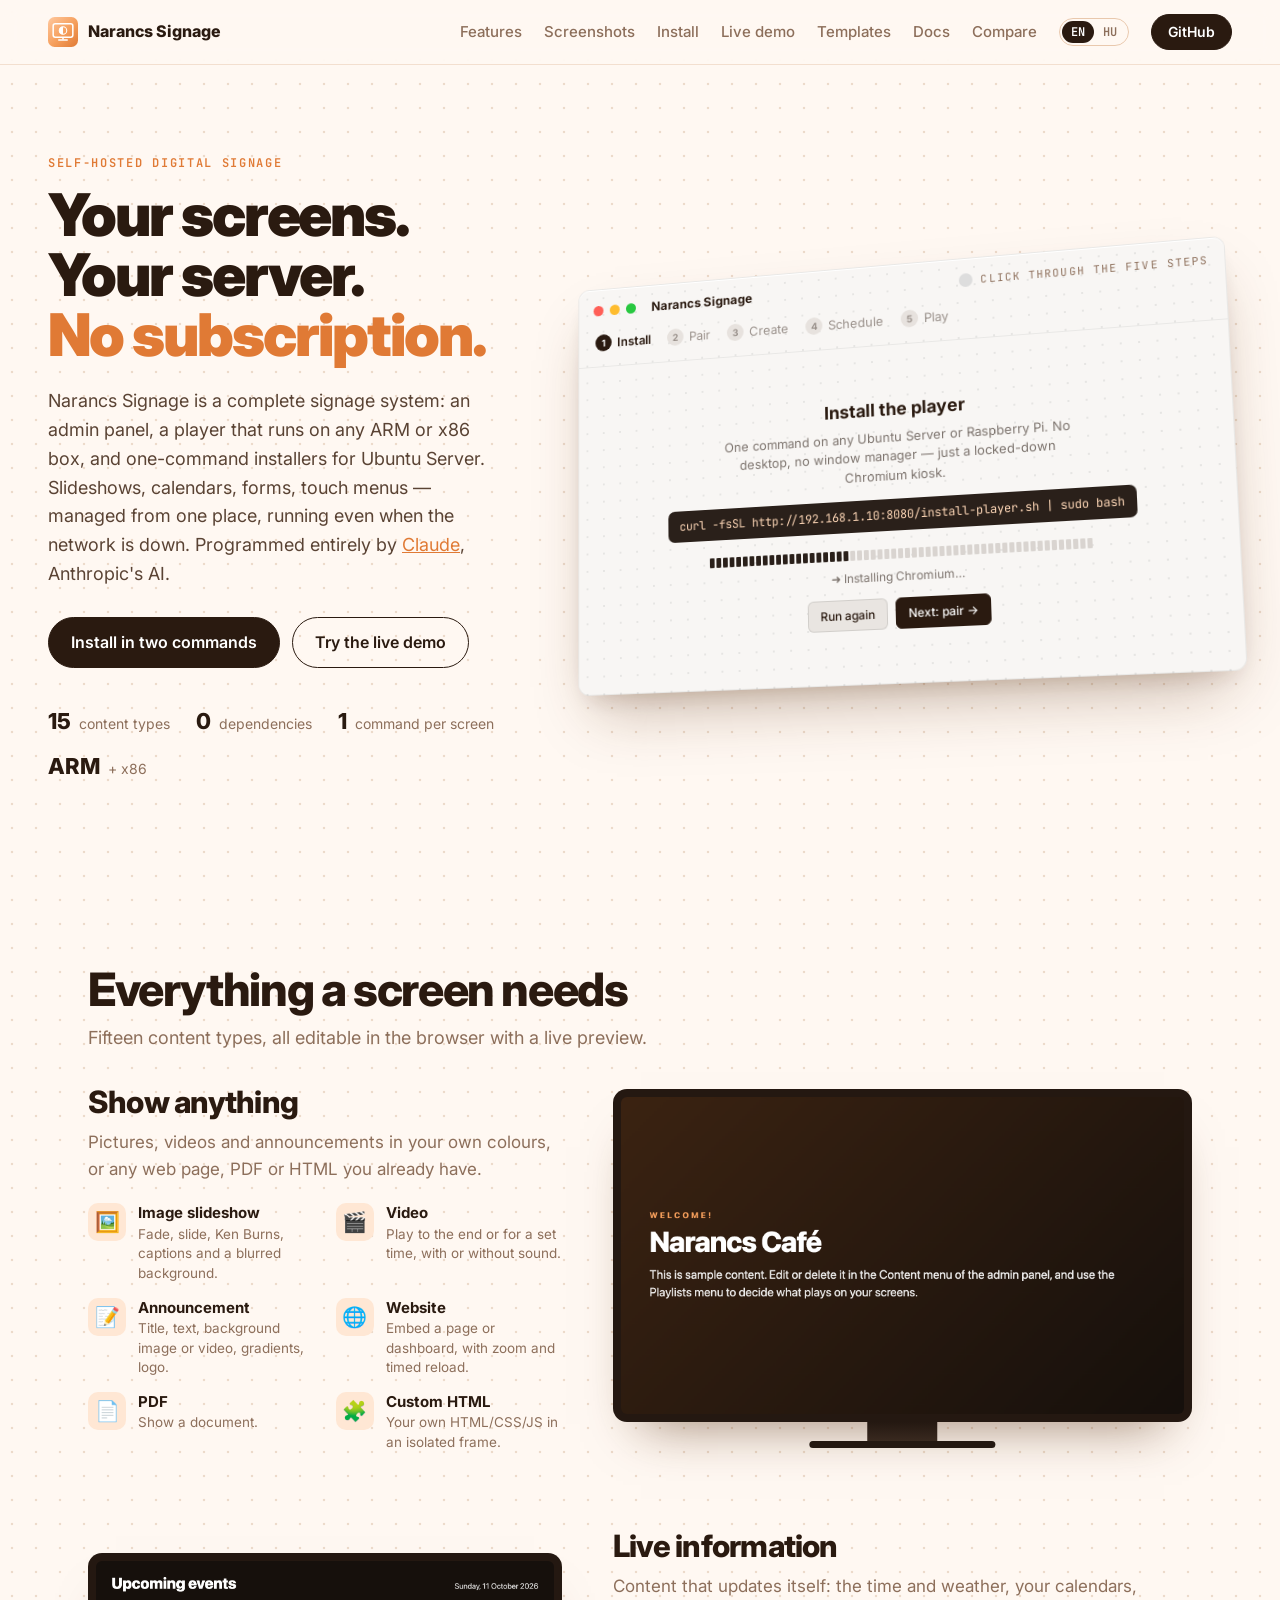
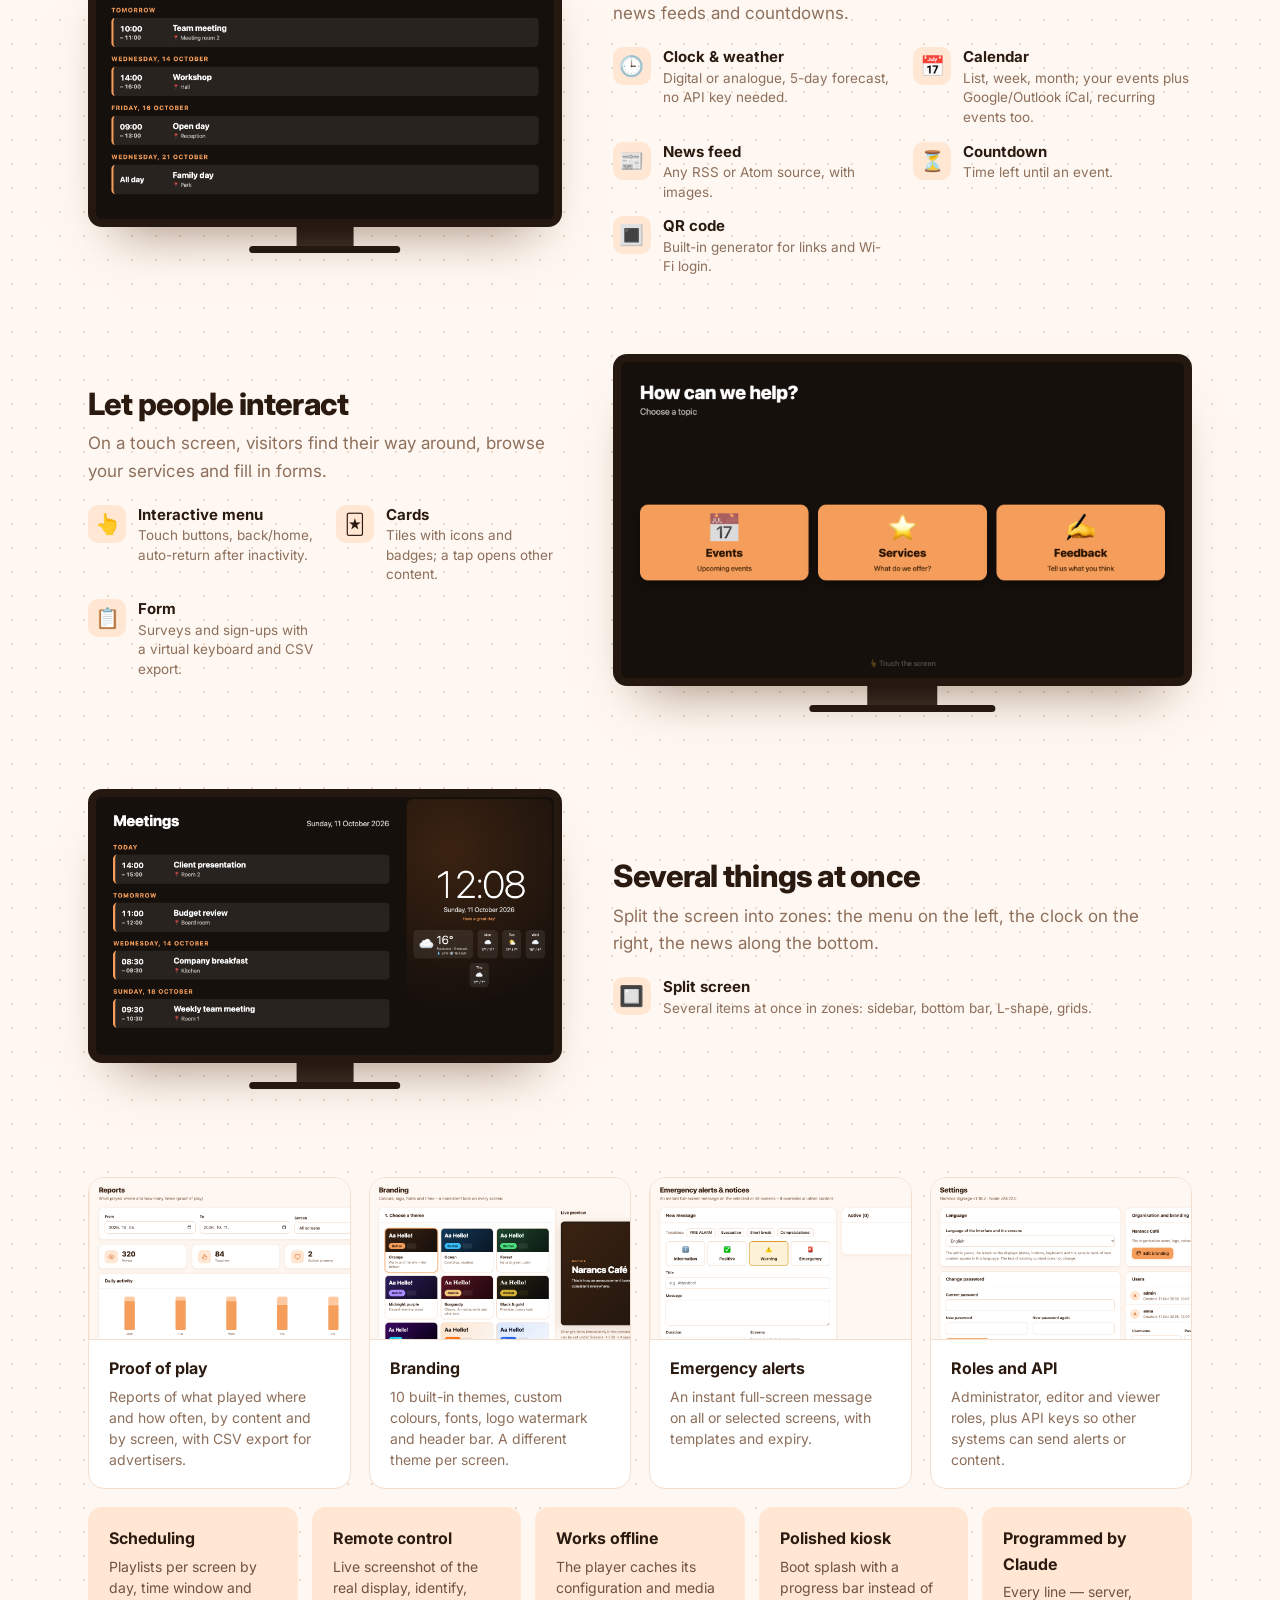
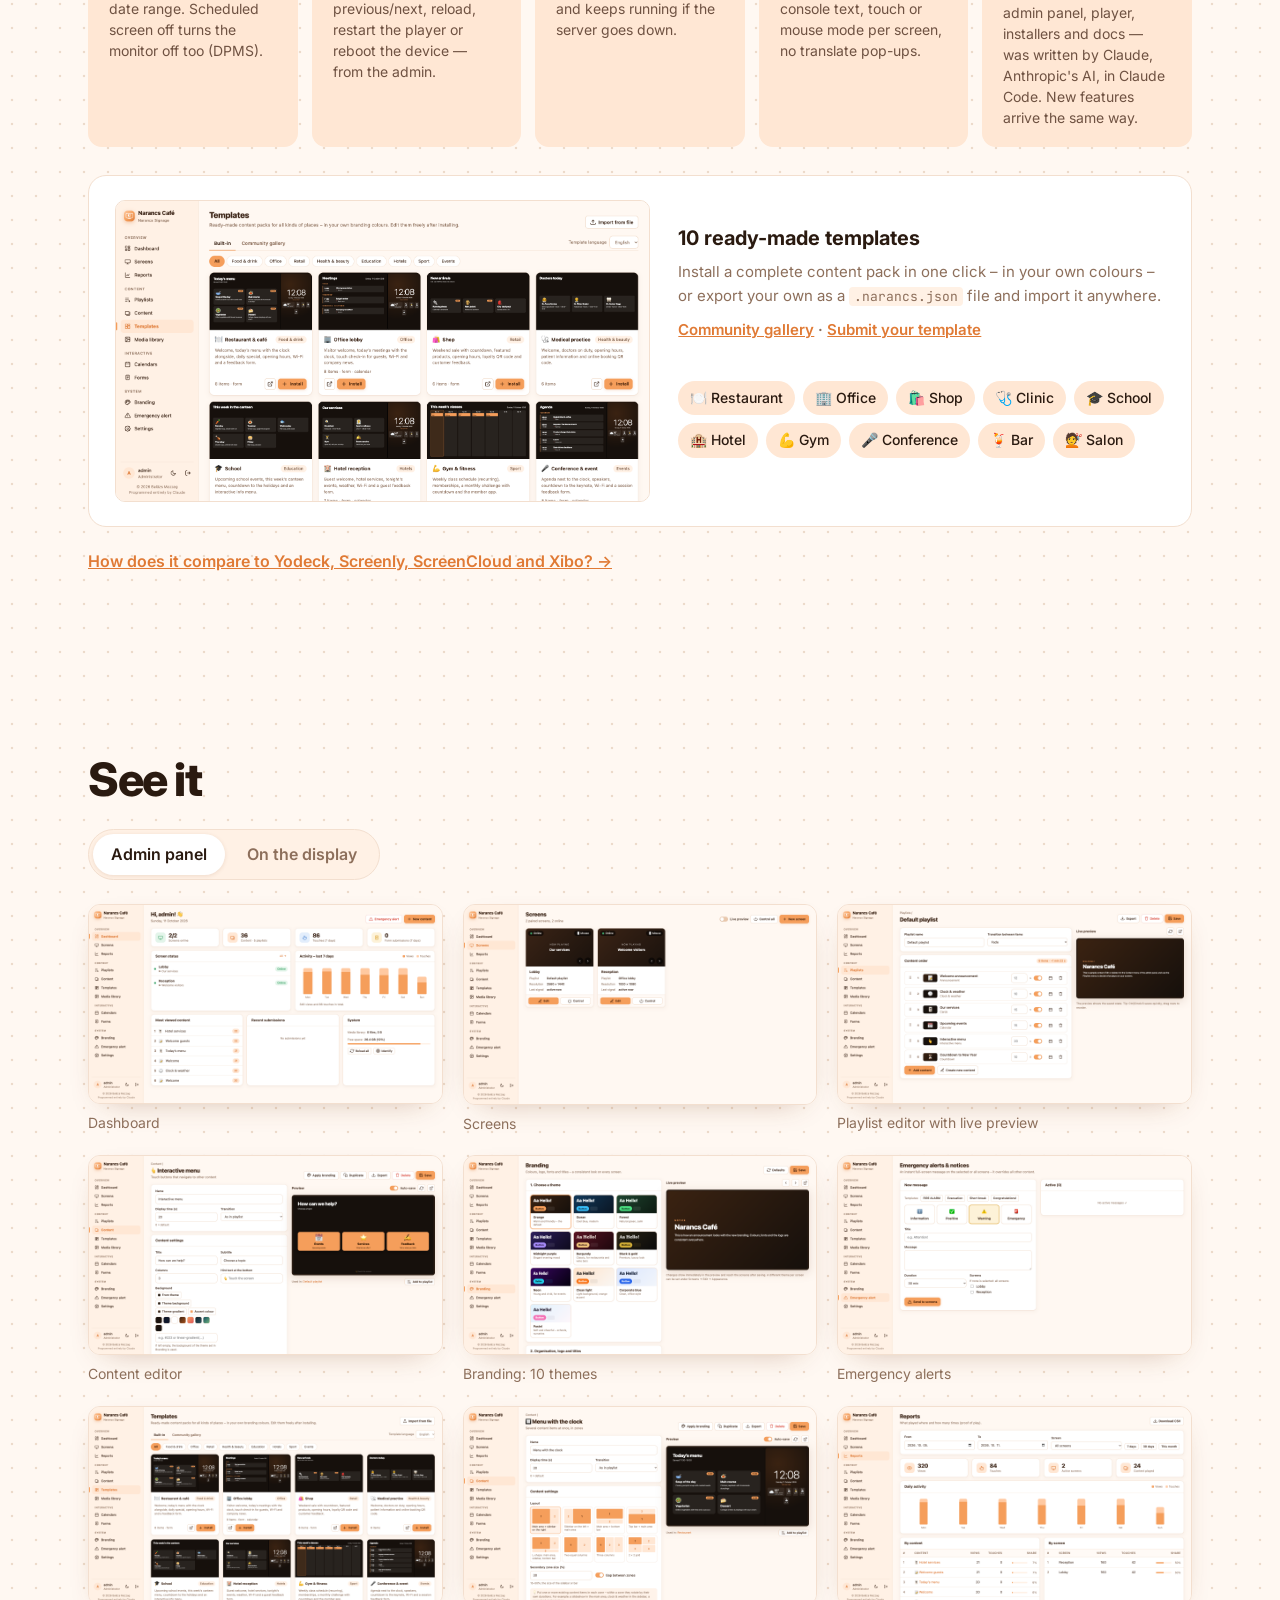
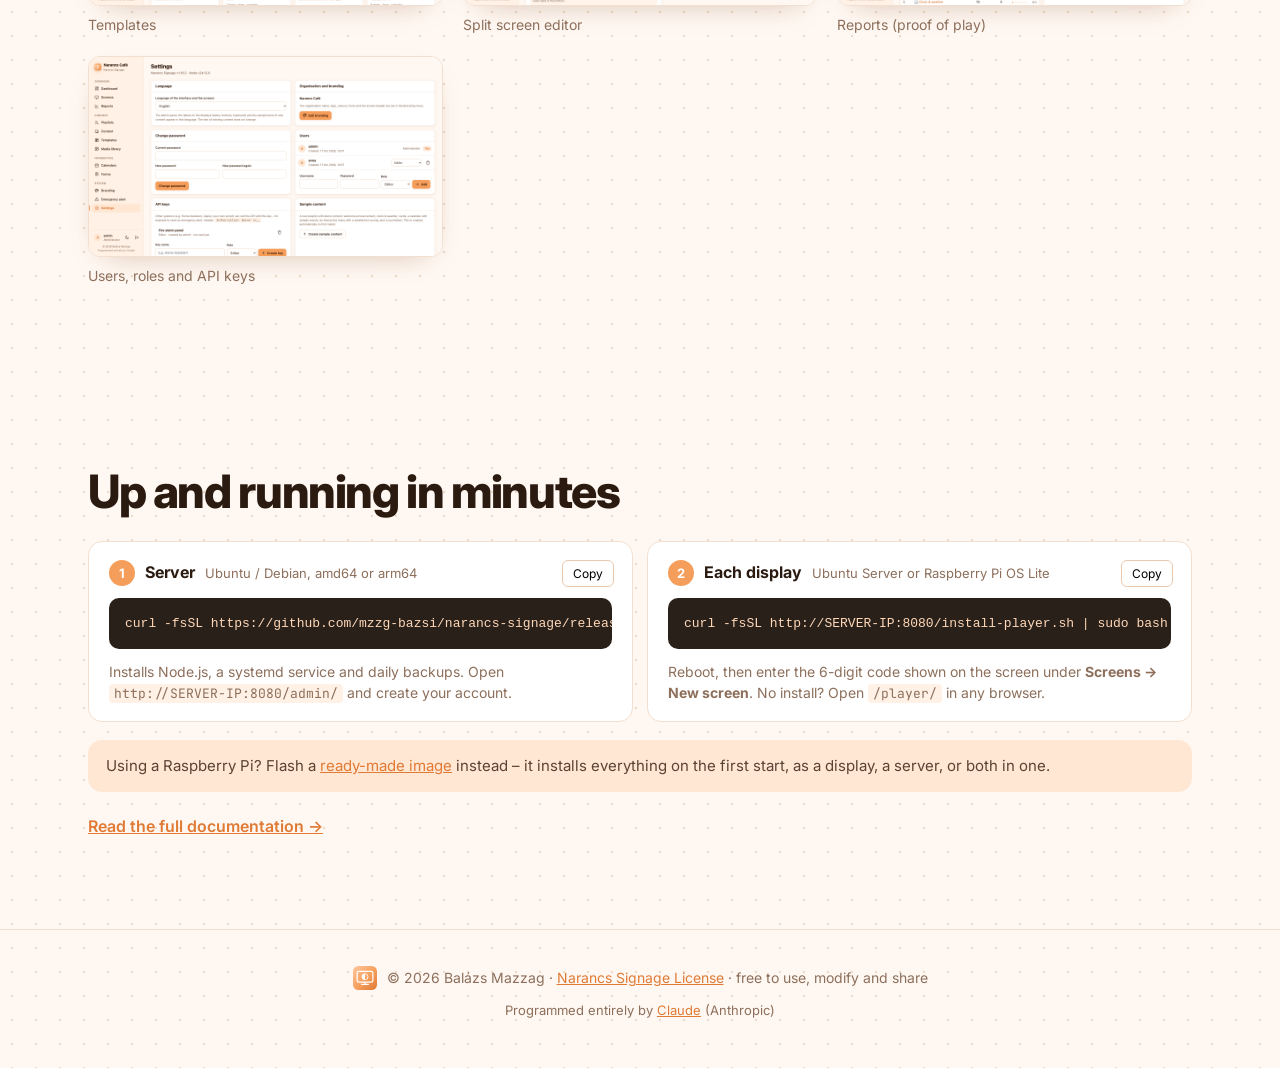
==== commit 1f71a219: "Raspberry Pi image: csak szerveres változat a dokumentációban Co-Authored-By: Claude Opus 5.5 <norep" ====
--- a/index.html
+++ b/index.html
@@ -296,7 +296,7 @@
       <p data-i18n>Reboot, then enter the 6-digit code shown on the screen under <b>Screens → New screen</b>. No install? Open <code>/player/</code> in any browser.</p>
     </article>
   </div>
-  <p class="pi-note" data-i18n>Using a Raspberry Pi? Flash a <a href="docs/#pi-image">ready-made image</a> instead – it installs everything on the first start, as a display or as server and display in one.</p>
+  <p class="pi-note" data-i18n>Using a Raspberry Pi? Flash a <a href="docs/#pi-image">ready-made image</a> instead – it installs everything on the first start, as a display, a server, or both in one.</p>
   <p class="more-docs"><a href="docs/">Read the full documentation →</a></p>
 </section>
 </main>
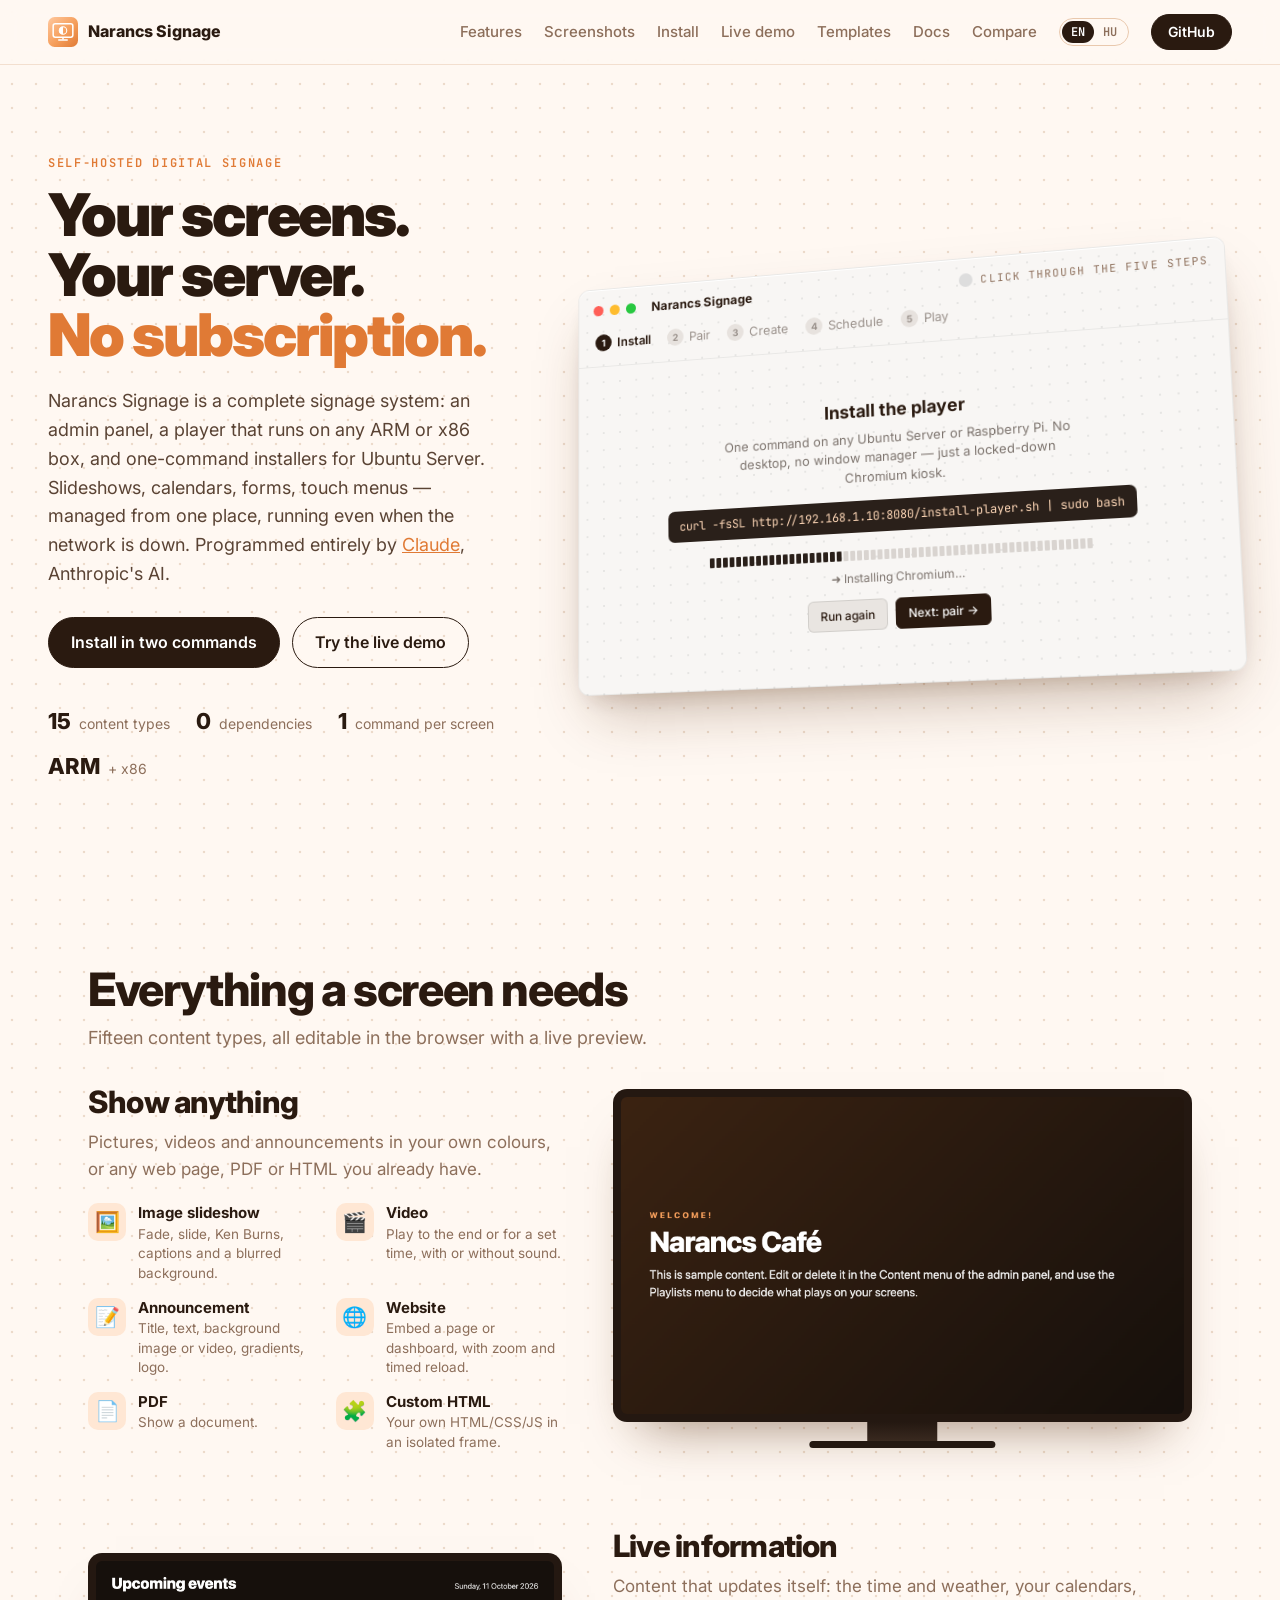
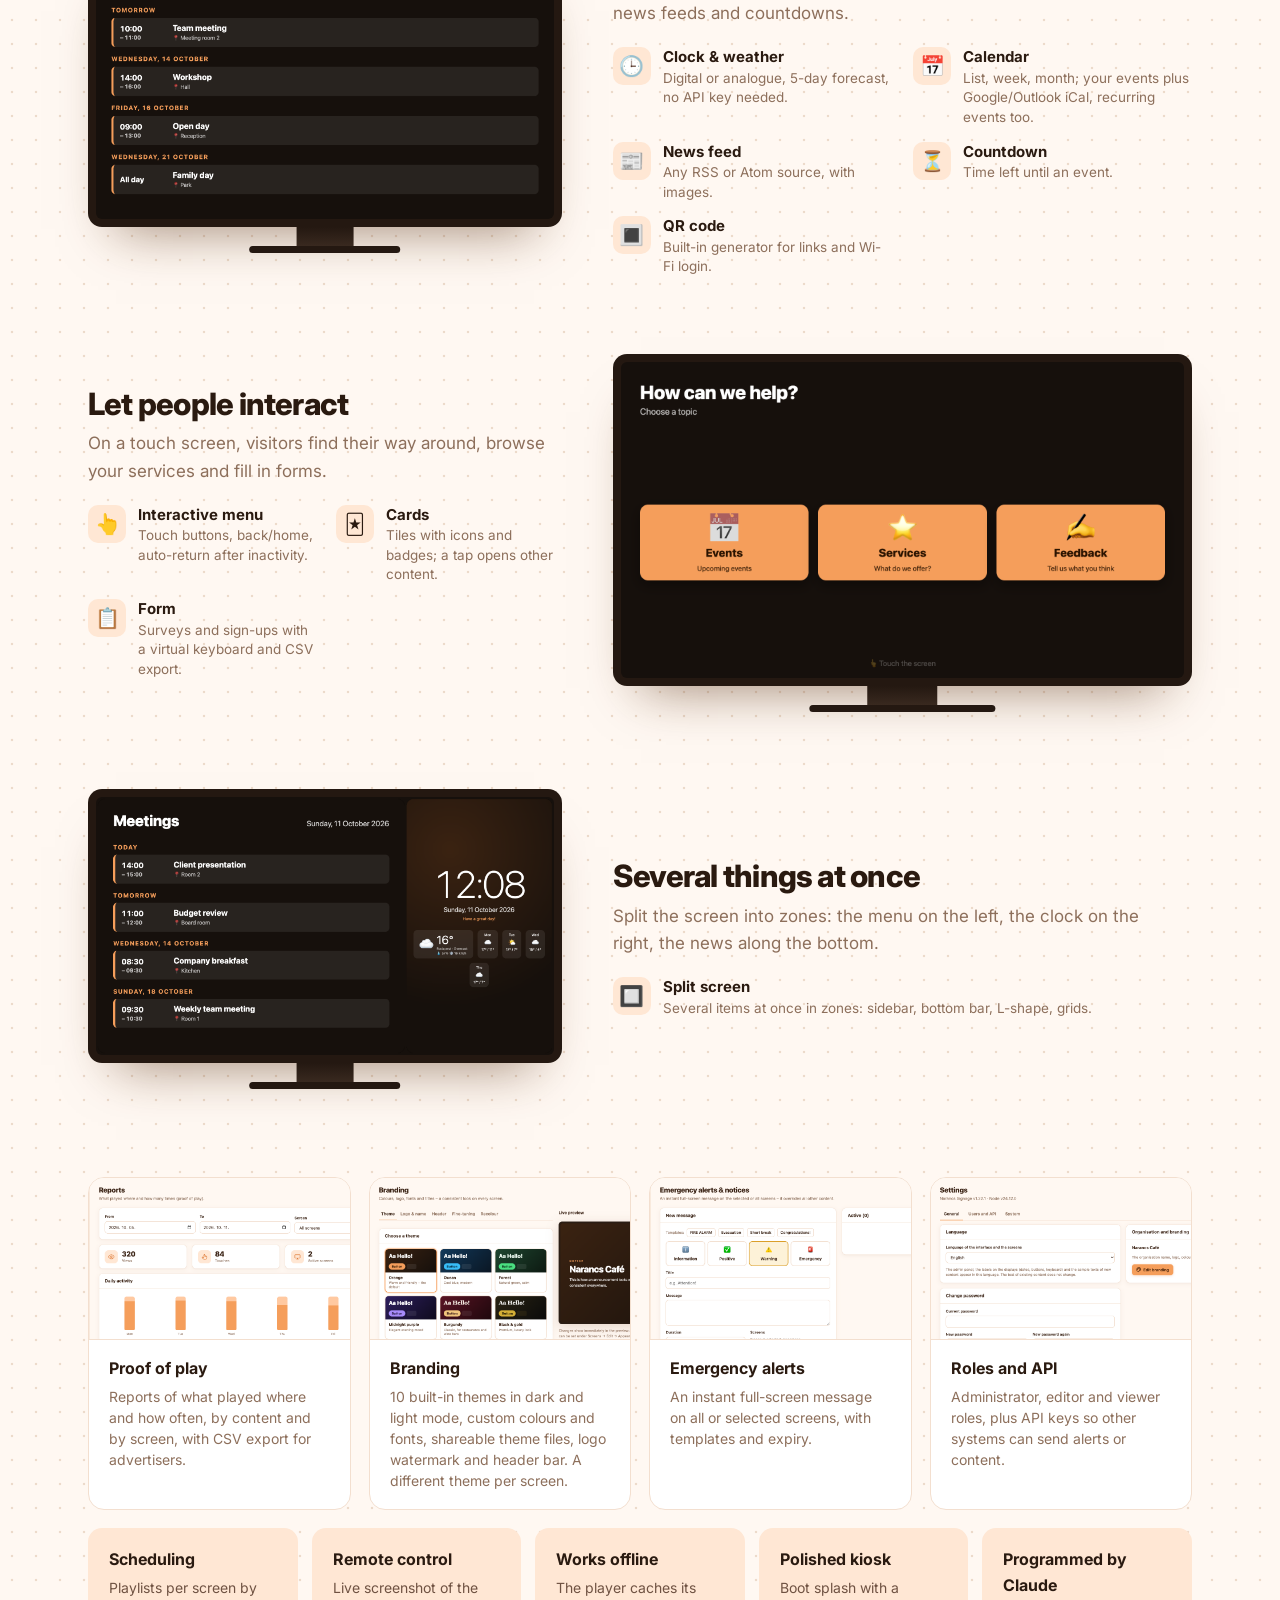
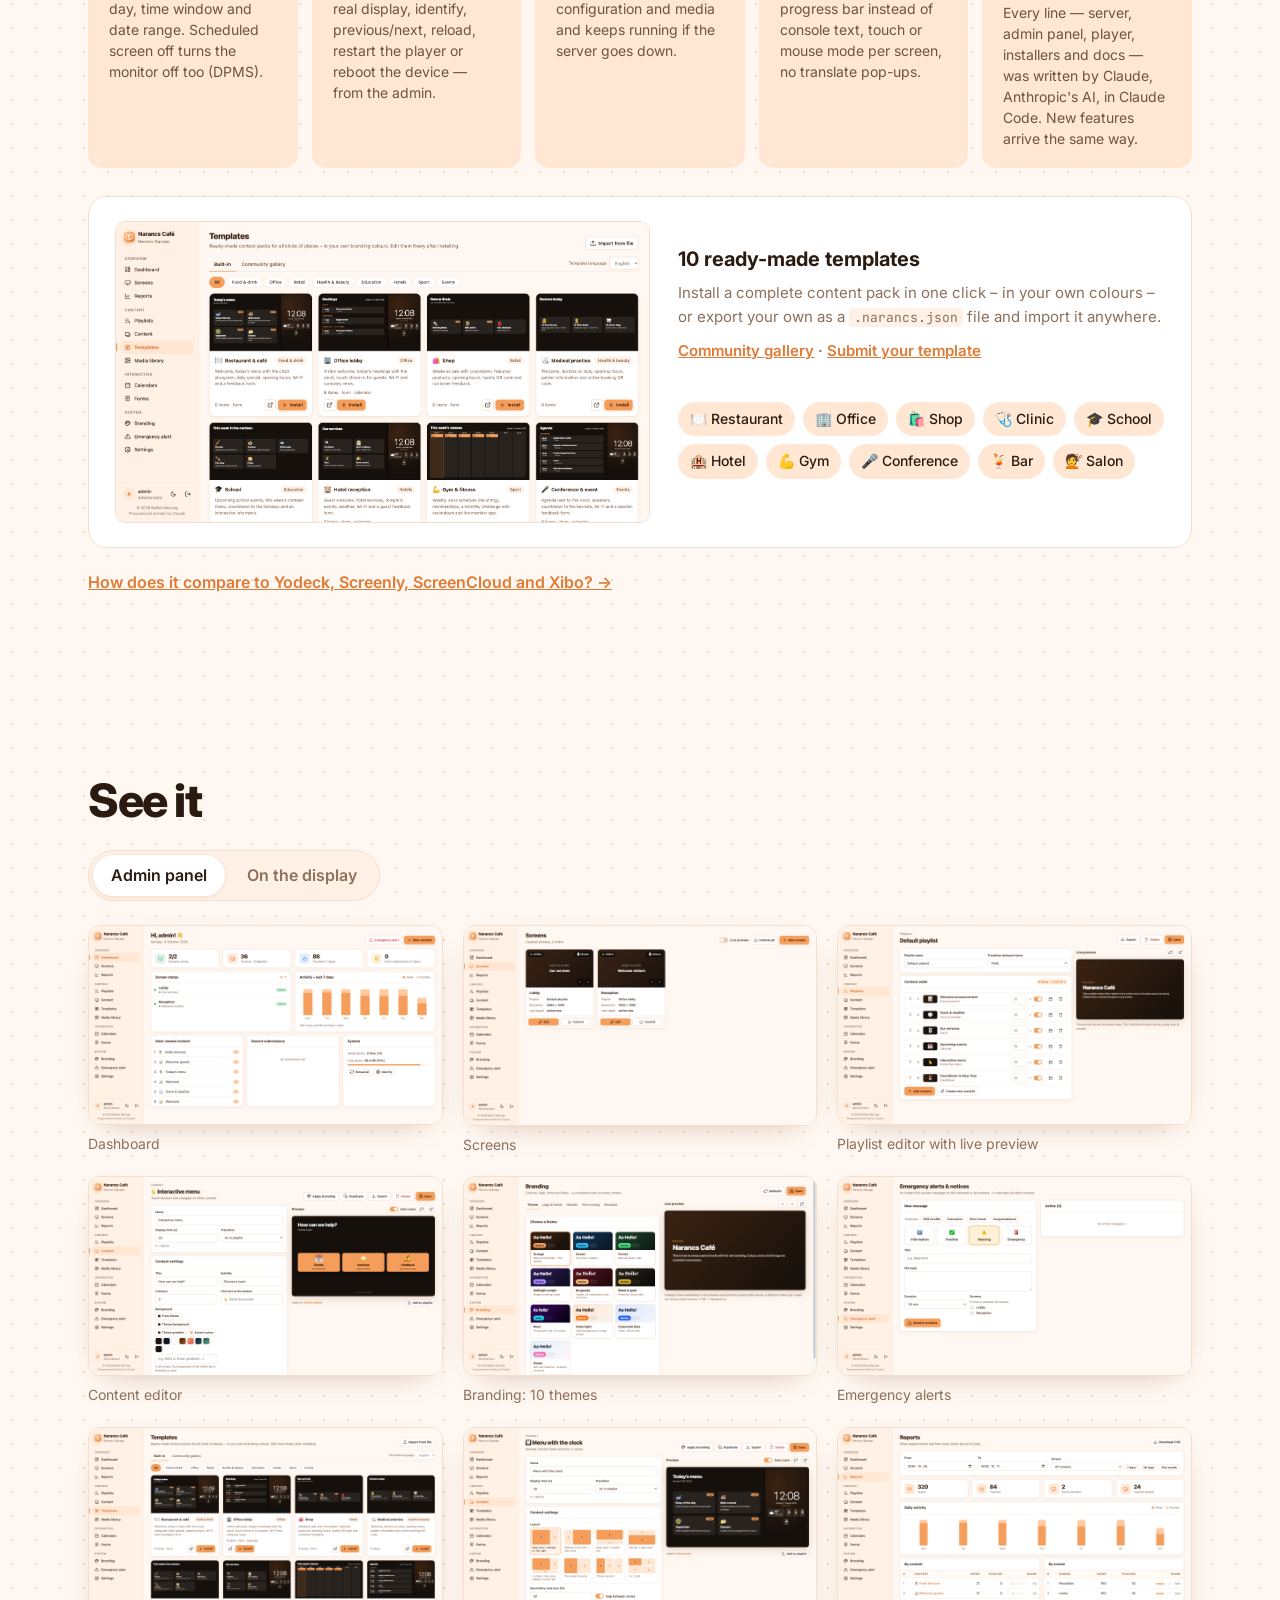
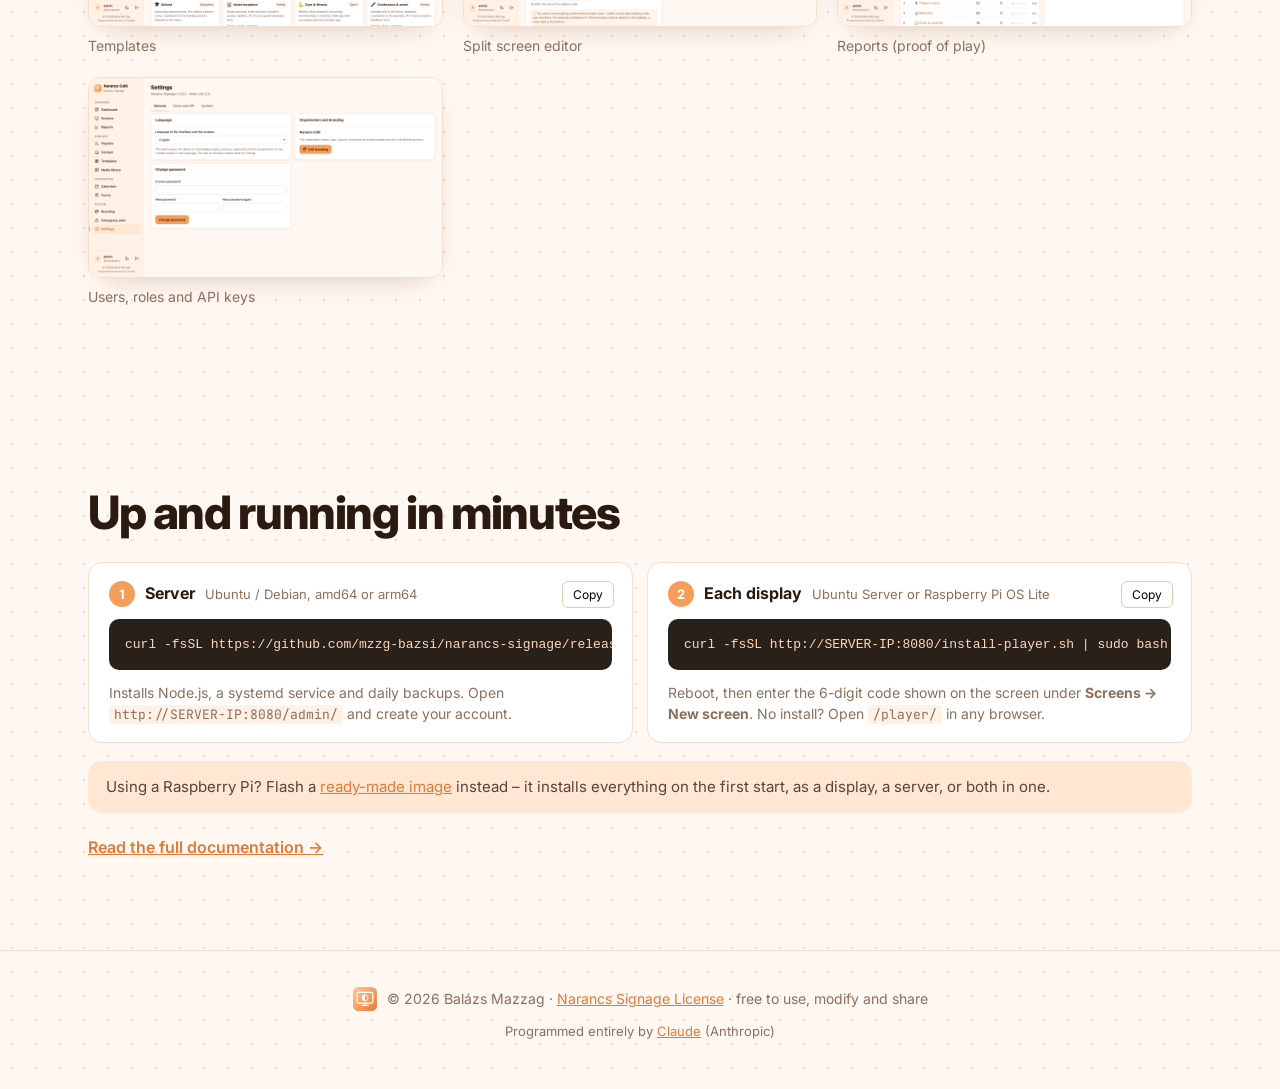
==== commit 9e9d88e3: "Témák: sötét/világos mód és saját témák a dokumentációban Co-Authored-By: Claude Opus 5.5 <noreply@a" ====
--- a/index.html
+++ b/index.html
@@ -222,7 +222,7 @@
 
   <div class="perk-shots">
     <article><a class="lb perk-img" href="assets/shots/admin-reports.png" data-cap="Reports"><img loading="lazy" src="assets/shots/admin-reports.png" alt="Reports" width="1600" height="900"></a><h3>Proof of play</h3><p>Reports of what played where and how often, by content and by screen, with CSV export for advertisers.</p></article>
-    <article><a class="lb perk-img" href="assets/shots/admin-branding.png" data-cap="Branding: 10 themes"><img loading="lazy" src="assets/shots/admin-branding.png" alt="Branding: 10 themes" width="1600" height="900"></a><h3>Branding</h3><p>10 built-in themes, custom colours, fonts, logo watermark and header bar. A different theme per screen.</p></article>
+    <article><a class="lb perk-img" href="assets/shots/admin-branding.png" data-cap="Branding: 10 themes"><img loading="lazy" src="assets/shots/admin-branding.png" alt="Branding: 10 themes" width="1600" height="900"></a><h3>Branding</h3><p>10 built-in themes in dark and light mode, custom colours and fonts, shareable theme files, logo watermark and header bar. A different theme per screen.</p></article>
     <article><a class="lb perk-img" href="assets/shots/admin-alerts.png" data-cap="Emergency alerts"><img loading="lazy" src="assets/shots/admin-alerts.png" alt="Emergency alerts" width="1600" height="900"></a><h3>Emergency alerts</h3><p>An instant full-screen message on all or selected screens, with templates and expiry.</p></article>
     <article><a class="lb perk-img" href="assets/shots/admin-settings.png" data-cap="Users, roles and API keys"><img loading="lazy" src="assets/shots/admin-settings.png" alt="Users, roles and API keys" width="1600" height="900"></a><h3>Roles and API</h3><p>Administrator, editor and viewer roles, plus API keys so other systems can send alerts or content.</p></article>
   </div>
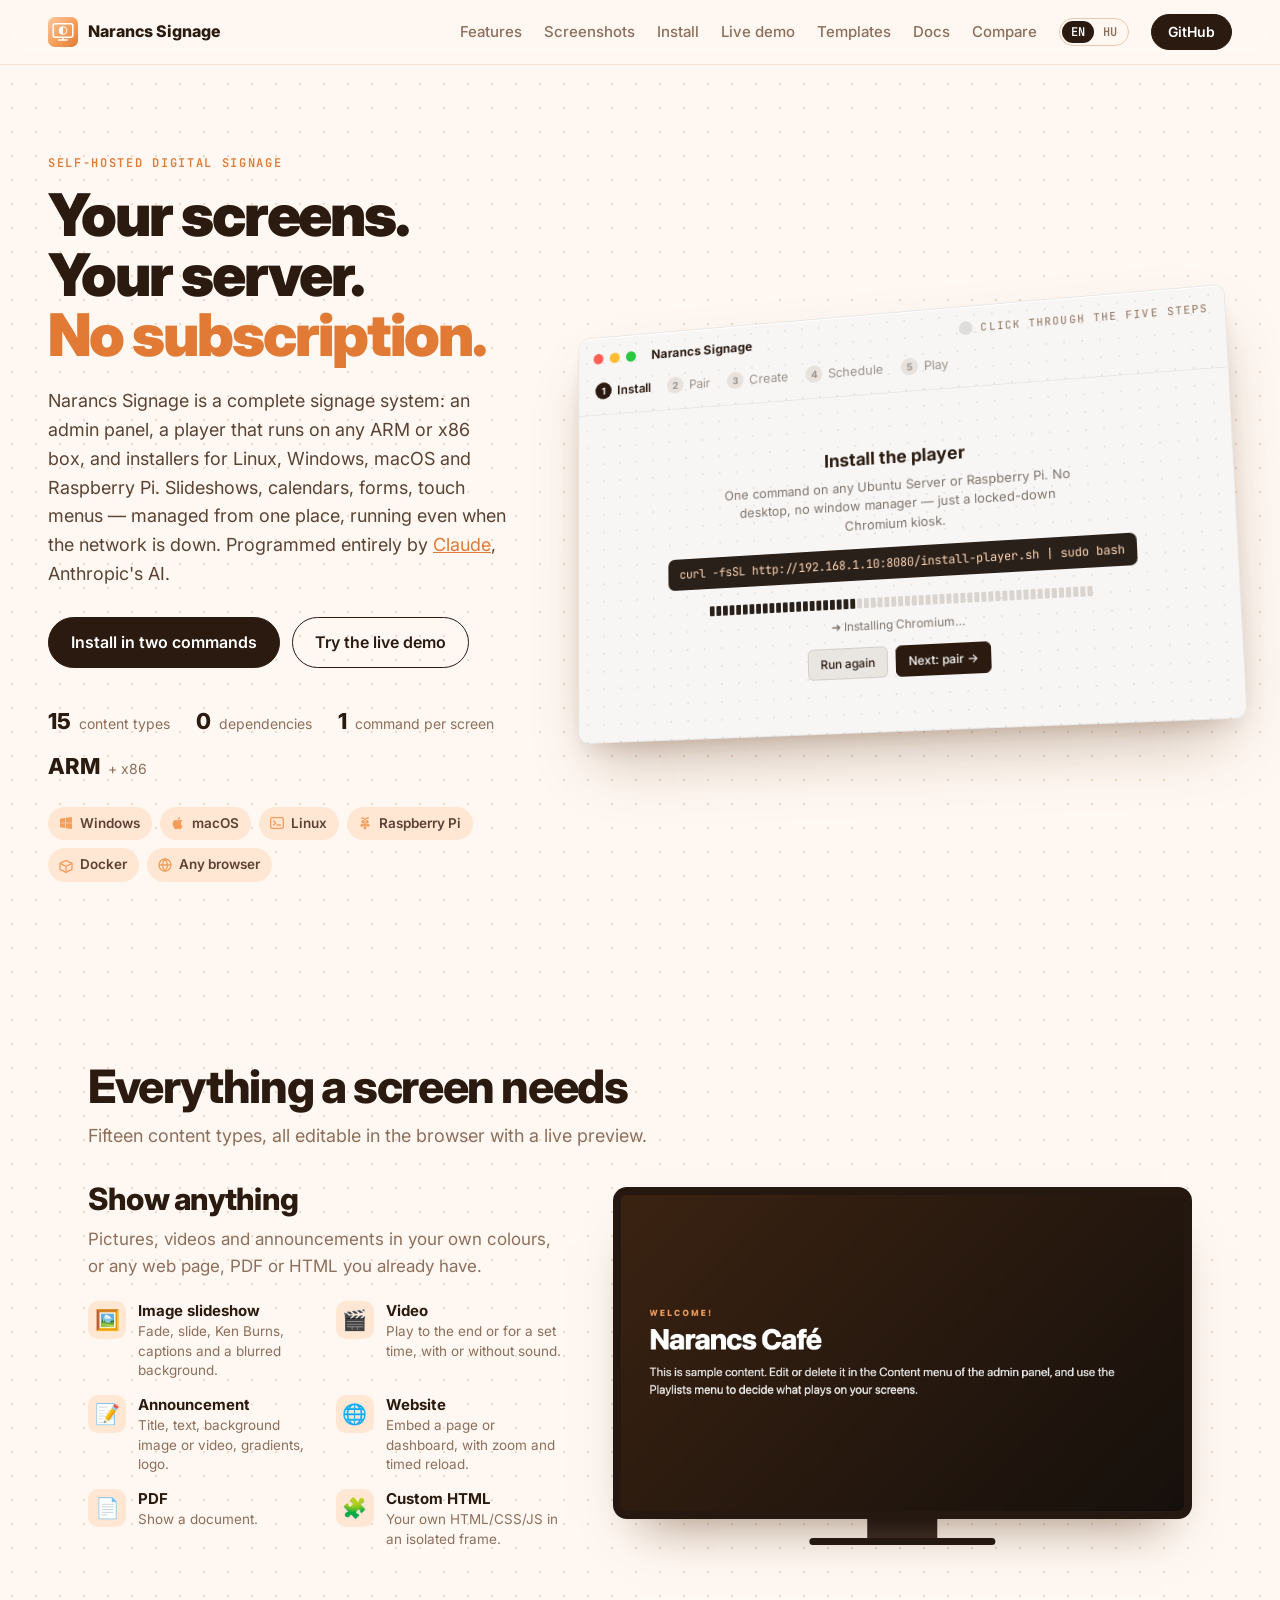
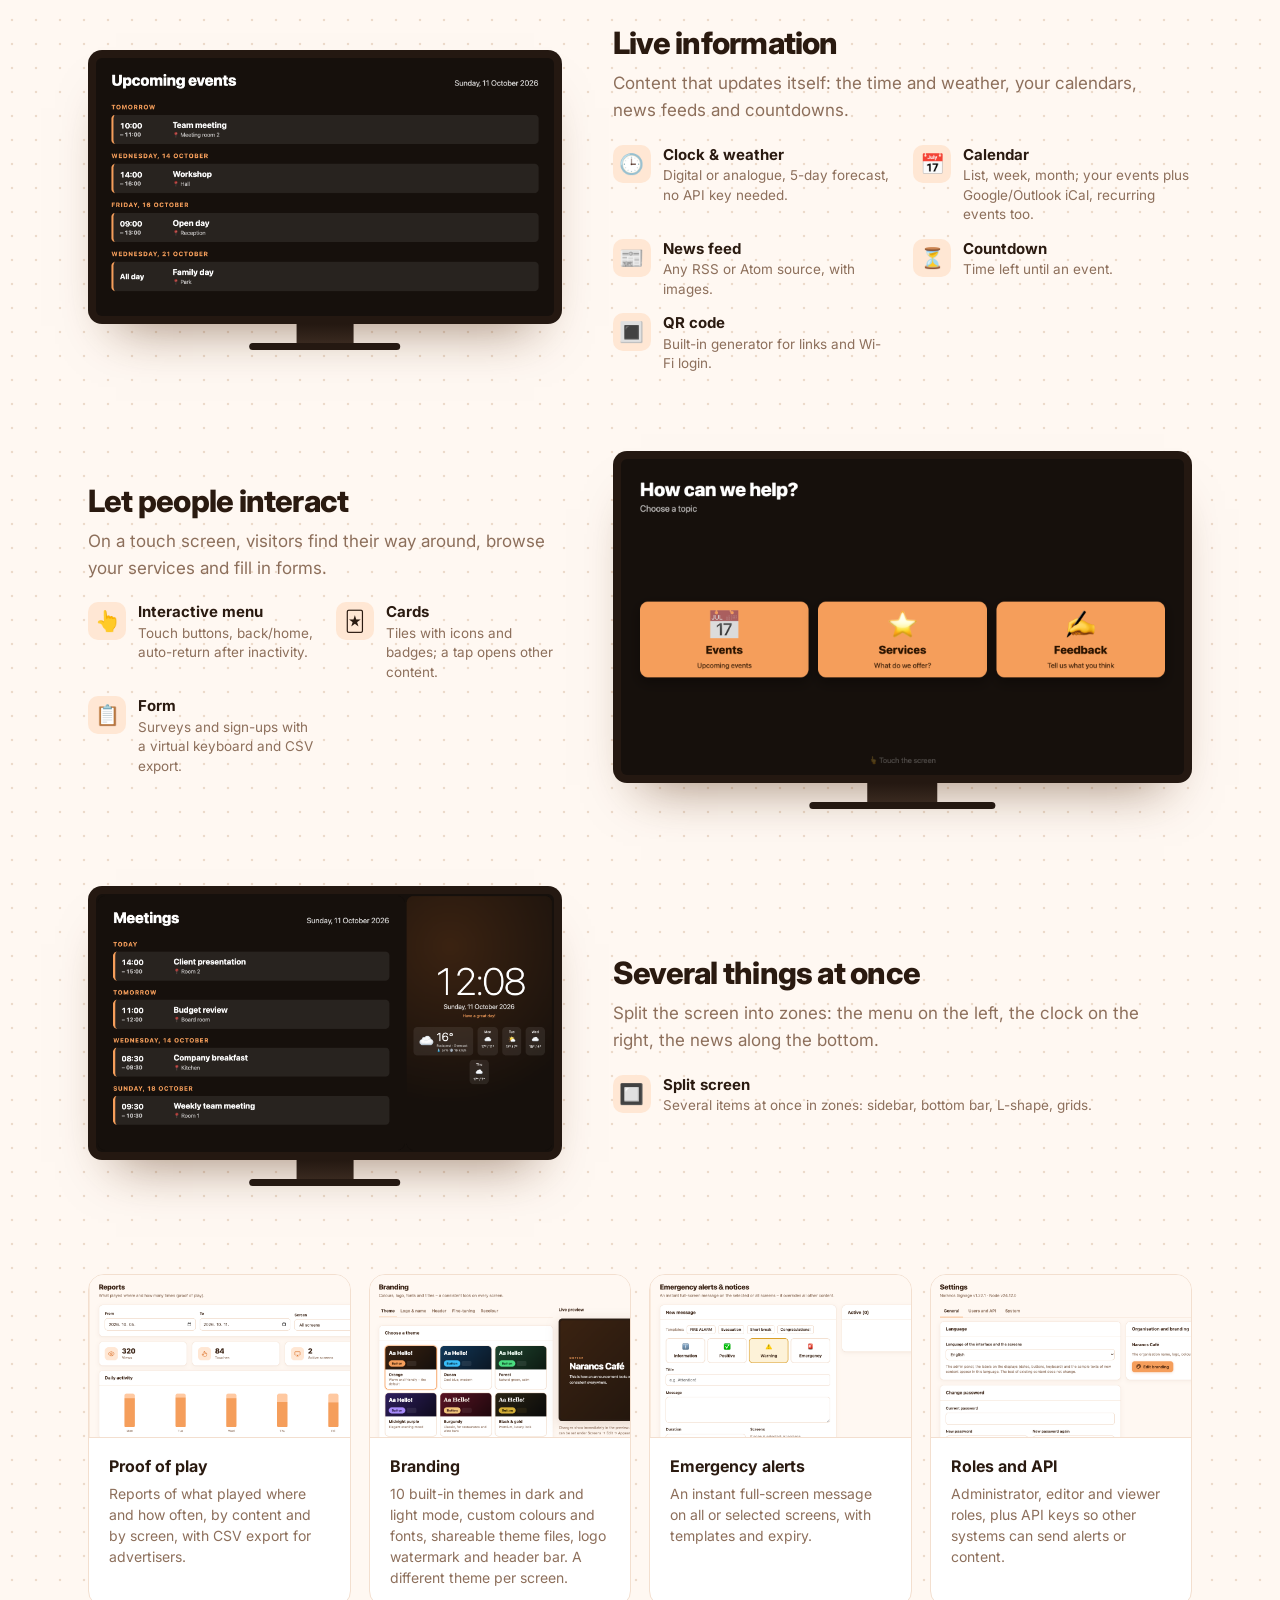
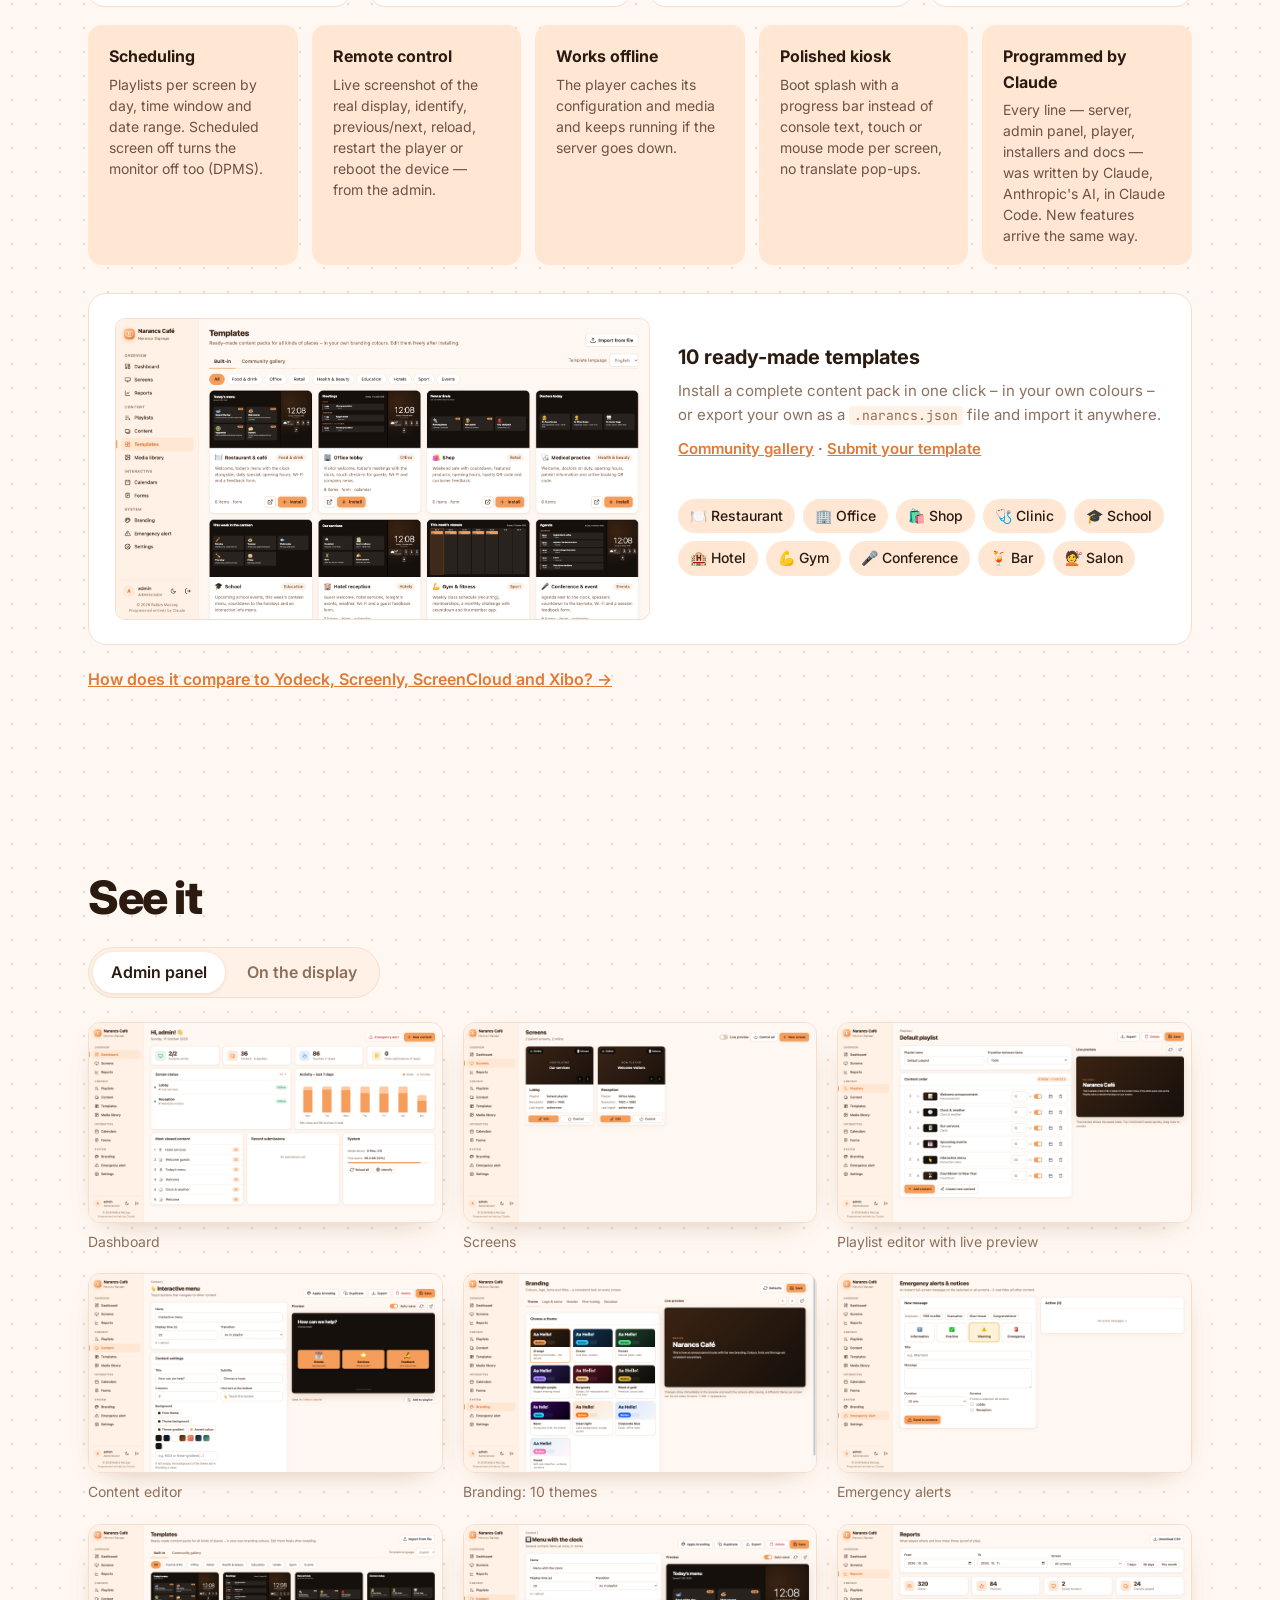
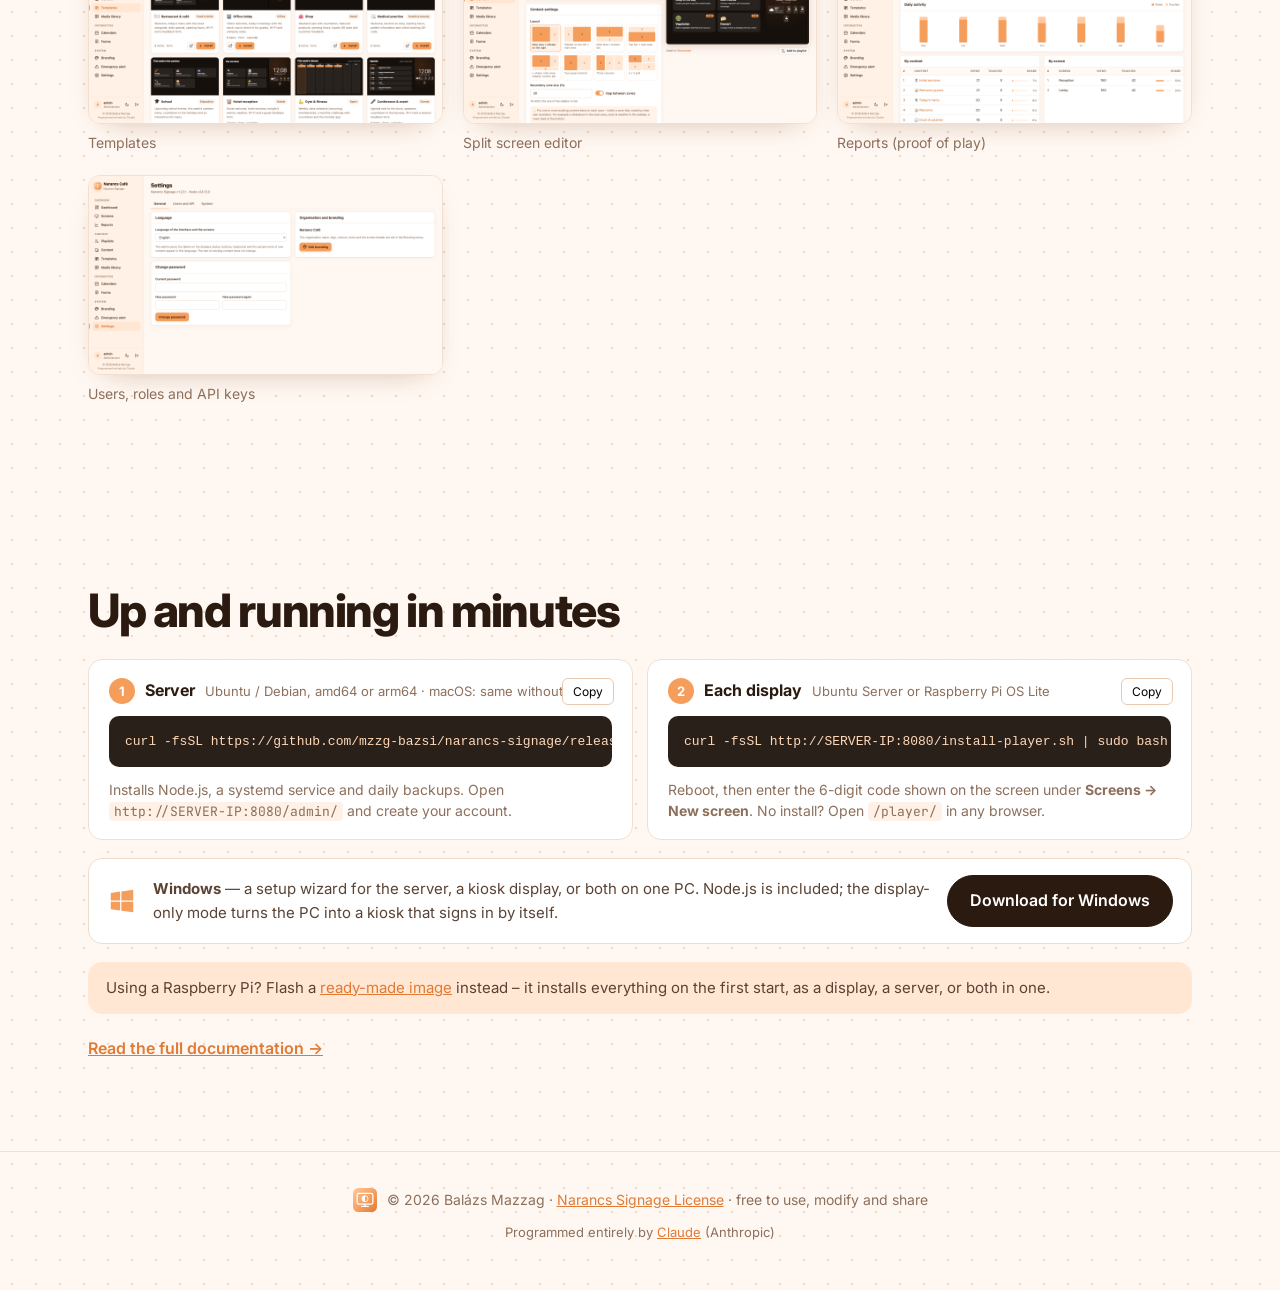
==== commit b56be0df: "Támogatott platformok ikonokkal (főoldal, docs), Windows letöltés, Windows kioszk funkciók Co-Author" ====
--- a/index.html
+++ b/index.html
@@ -4,7 +4,7 @@
 <meta charset="utf-8">
 <meta name="viewport" content="width=device-width, initial-scale=1">
 <title>Narancs Signage – free, self-hosted digital signage</title>
-<meta name="description" content="A free, complete, self-hosted digital signage system: admin panel, ARM-ready player (Raspberry Pi) and one-command installers for Ubuntu Server.">
+<meta name="description" content="A free, complete, self-hosted digital signage system: admin panel, ARM-ready player (Raspberry Pi) and installers for Linux, Windows, macOS and Docker.">
 <meta name="google-site-verification" content="xJgnTZN5Fx2FP0pGk4t5Z1bfN5Xm5m6lGN_zC-WpTiw">
 <link rel="alternate" hreflang="en" href="https://mzzg-bazsi.github.io/narancs-signage-website/">
 <link rel="alternate" hreflang="hu" href="https://mzzg-bazsi.github.io/narancs-signage-website/?lang=hu">
@@ -12,7 +12,7 @@
 <meta property="og:type" content="website">
 <meta property="og:site_name" content="Narancs Signage">
 <meta property="og:title" content="Narancs Signage – free, self-hosted digital signage">
-<meta property="og:description" content="A free, complete, self-hosted digital signage system: admin panel, ARM-ready player (Raspberry Pi) and one-command installers for Ubuntu Server.">
+<meta property="og:description" content="A free, complete, self-hosted digital signage system: admin panel, ARM-ready player (Raspberry Pi) and installers for Linux, Windows, macOS and Docker.">
 <meta property="og:url" content="https://mzzg-bazsi.github.io/narancs-signage-website/">
 <meta property="og:image" content="https://mzzg-bazsi.github.io/narancs-signage-website/assets/og.png">
 <meta property="og:image:width" content="1200">
@@ -49,7 +49,7 @@
   <div class="hero-text">
     <p class="kicker">Self-hosted digital signage</p>
     <h1 data-i18n>Your screens.<br>Your server.<br><span>No subscription.</span></h1>
-    <p class="lead">Narancs Signage is a complete signage system: an admin panel, a player that runs on any ARM or x86 box, and one-command installers for Ubuntu Server. Slideshows, calendars, forms, touch menus — managed from one place, running even when the network is down. <span data-i18n>Programmed entirely by <a href="https://claude.com/claude-code">Claude</a>, Anthropic's AI.</span></p>
+    <p class="lead">Narancs Signage is a complete signage system: an admin panel, a player that runs on any ARM or x86 box, and installers for Linux, Windows, macOS and Raspberry Pi. Slideshows, calendars, forms, touch menus — managed from one place, running even when the network is down. <span data-i18n>Programmed entirely by <a href="https://claude.com/claude-code">Claude</a>, Anthropic's AI.</span></p>
     <div class="cta">
       <a class="btn" href="docs/#quickstart">Install in two commands</a>
       <a class="btn btn-ghost" href="demo/">Try the live demo</a>
@@ -59,6 +59,14 @@
       <li><b>0</b> dependencies</li>
       <li><b>1</b> command per screen</li>
       <li><b>ARM</b> + x86</li>
+    </ul>
+    <ul class="platforms" aria-label="Runs on">
+      <li><svg viewBox="0 0 24 24" aria-hidden="true"><path d="M3 5.5 10.5 4.4v7.1H3zM11.5 4.3 21 3v8.5h-9.5zM3 12.5h7.5v7.1L3 18.5zM11.5 12.5H21V21l-9.5-1.3z" fill="currentColor"/></svg>Windows</li>
+      <li><svg viewBox="0 0 24 24" aria-hidden="true"><path d="M16.4 12.6c0-2.3 1.9-3.4 2-3.5-1.1-1.6-2.8-1.8-3.4-1.8-1.4-.1-2.8.9-3.5.9-.7 0-1.8-.9-3-.8-1.5 0-3 .9-3.8 2.3-1.6 2.8-.4 7 1.2 9.3.8 1.1 1.7 2.4 2.9 2.3 1.2 0 1.6-.7 3-.7s1.8.7 3 .7c1.3 0 2.1-1.1 2.8-2.3.9-1.3 1.3-2.6 1.3-2.6s-2.5-1-2.5-3.8zM14.1 5.8c.6-.8 1.1-1.8 1-2.8-.9 0-2 .6-2.7 1.4-.6.7-1.1 1.7-1 2.7 1 .1 2-.5 2.7-1.3z" fill="currentColor"/></svg>macOS</li>
+      <li><svg viewBox="0 0 24 24" aria-hidden="true"><rect x="2.5" y="4" width="19" height="16" rx="2.5" fill="none" stroke="currentColor" stroke-width="2"/><path d="m7 9 3 3-3 3M12 15h5" fill="none" stroke="currentColor" stroke-width="2" stroke-linecap="round" stroke-linejoin="round"/></svg>Linux</li>
+      <li><svg viewBox="0 0 24 24" aria-hidden="true"><g fill="currentColor"><circle cx="9" cy="10" r="2.6"/><circle cx="15" cy="10" r="2.6"/><circle cx="12" cy="14.5" r="2.6"/><circle cx="7.6" cy="15.3" r="2.3"/><circle cx="16.4" cy="15.3" r="2.3"/><circle cx="12" cy="19.4" r="2.2"/></g><path d="M12 7.2C11 5 9 4 7 4.3M12 7.2c1-2.2 3-3.2 5-2.9" fill="none" stroke="currentColor" stroke-width="1.8" stroke-linecap="round"/></svg>Raspberry Pi</li>
+      <li><svg viewBox="0 0 24 24" aria-hidden="true"><path d="M3 9.5 12 5l9 4.5v9L12 23l-9-4.5z" fill="none" stroke="currentColor" stroke-width="2" stroke-linejoin="round"/><path d="M3 9.5 12 14l9-4.5M12 14v9" fill="none" stroke="currentColor" stroke-width="2" stroke-linejoin="round"/></svg>Docker</li>
+      <li><svg viewBox="0 0 24 24" aria-hidden="true"><circle cx="12" cy="12" r="9" fill="none" stroke="currentColor" stroke-width="2"/><path d="M3 12h18M12 3c2.5 2.6 3.7 5.6 3.7 9s-1.2 6.4-3.7 9c-2.5-2.6-3.7-5.6-3.7-9S9.5 5.6 12 3z" fill="none" stroke="currentColor" stroke-width="2"/></svg><span>Any browser</span></li>
     </ul>
   </div>
 
@@ -284,7 +292,7 @@
   <h2>Up and running in minutes</h2>
   <div class="grid install">
     <article>
-      <h3><em>1</em> Server <small>Ubuntu / Debian, amd64 or arm64</small></h3>
+      <h3><em>1</em> Server <small>Ubuntu / Debian, amd64 or arm64 · macOS: same without sudo</small></h3>
       <pre><code>curl -fsSL https://github.com/mzzg-bazsi/narancs-signage/releases/latest/download/install.sh | sudo bash</code></pre>
       <button class="copy">Copy</button>
       <p data-i18n>Installs Node.js, a systemd service and daily backups. Open <code>http://SERVER-IP:8080/admin/</code> and create your account.</p>
@@ -296,6 +304,11 @@
       <p data-i18n>Reboot, then enter the 6-digit code shown on the screen under <b>Screens → New screen</b>. No install? Open <code>/player/</code> in any browser.</p>
     </article>
   </div>
+  <div class="win-note">
+    <svg viewBox="0 0 24 24" aria-hidden="true"><path d="M3 5.5 10.5 4.4v7.1H3zM11.5 4.3 21 3v8.5h-9.5zM3 12.5h7.5v7.1L3 18.5zM11.5 12.5H21V21l-9.5-1.3z" fill="currentColor"/></svg>
+    <div><b>Windows</b> <span data-i18n>— a setup wizard for the server, a kiosk display, or both on one PC. Node.js is included; the display-only mode turns the PC into a kiosk that signs in by itself.</span></div>
+    <a class="btn" href="https://github.com/mzzg-bazsi/narancs-signage/releases/latest/download/NarancsSignageSetup.exe">Download for Windows</a>
+  </div>
   <p class="pi-note" data-i18n>Using a Raspberry Pi? Flash a <a href="docs/#pi-image">ready-made image</a> instead – it installs everything on the first start, as a display, a server, or both in one.</p>
   <p class="more-docs"><a href="docs/">Read the full documentation →</a></p>
 </section>
--- a/style.css
+++ b/style.css
@@ -436,3 +436,16 @@
 @media (max-width: 640px) { .doc .shot-pair { grid-template-columns: minmax(0, 1fr); } }
 
 .pi-note { margin: 18px 0 0; padding: 14px 18px; border-radius: 14px; background: var(--soft); color: #5a4334; font-size: 15px; }
+
+/* Platformok a hero alatt: kis egyszínű ikonok */
+.platforms { list-style: none; padding: 0; margin: 22px 0 0; display: flex; flex-wrap: wrap; gap: 8px; }
+.platforms li { display: inline-flex; align-items: center; gap: 6px; padding: 6px 12px 6px 10px; border-radius: 999px; background: var(--soft); color: #5a4334; font-size: 13.5px; font-weight: 600; }
+.platforms svg { width: 16px; height: 16px; flex: none; color: var(--primary); }
+/* Windows letöltés a telepítés szakaszban */
+.win-note { display: flex; align-items: center; gap: 16px; margin: 18px 0 0; padding: 16px 18px; border-radius: 14px; border: 1px solid var(--line, #f0dccb); background: #fff; }
+.win-note > svg { width: 30px; height: 30px; flex: none; color: var(--primary); }
+.win-note > div { flex: 1; color: #5a4334; font-size: 15px; }
+@media (max-width: 640px) { .win-note { flex-wrap: wrap; } .win-note .btn { width: 100%; text-align: center; } }
+/* Dokumentáció: támogatott platformok kis ikonokkal */
+.platform-table img.pf { width: 18px; height: 18px; vertical-align: -4px; margin-right: 8px; }
+.platform-table td:nth-child(2), .platform-table td:nth-child(3) { white-space: nowrap; }
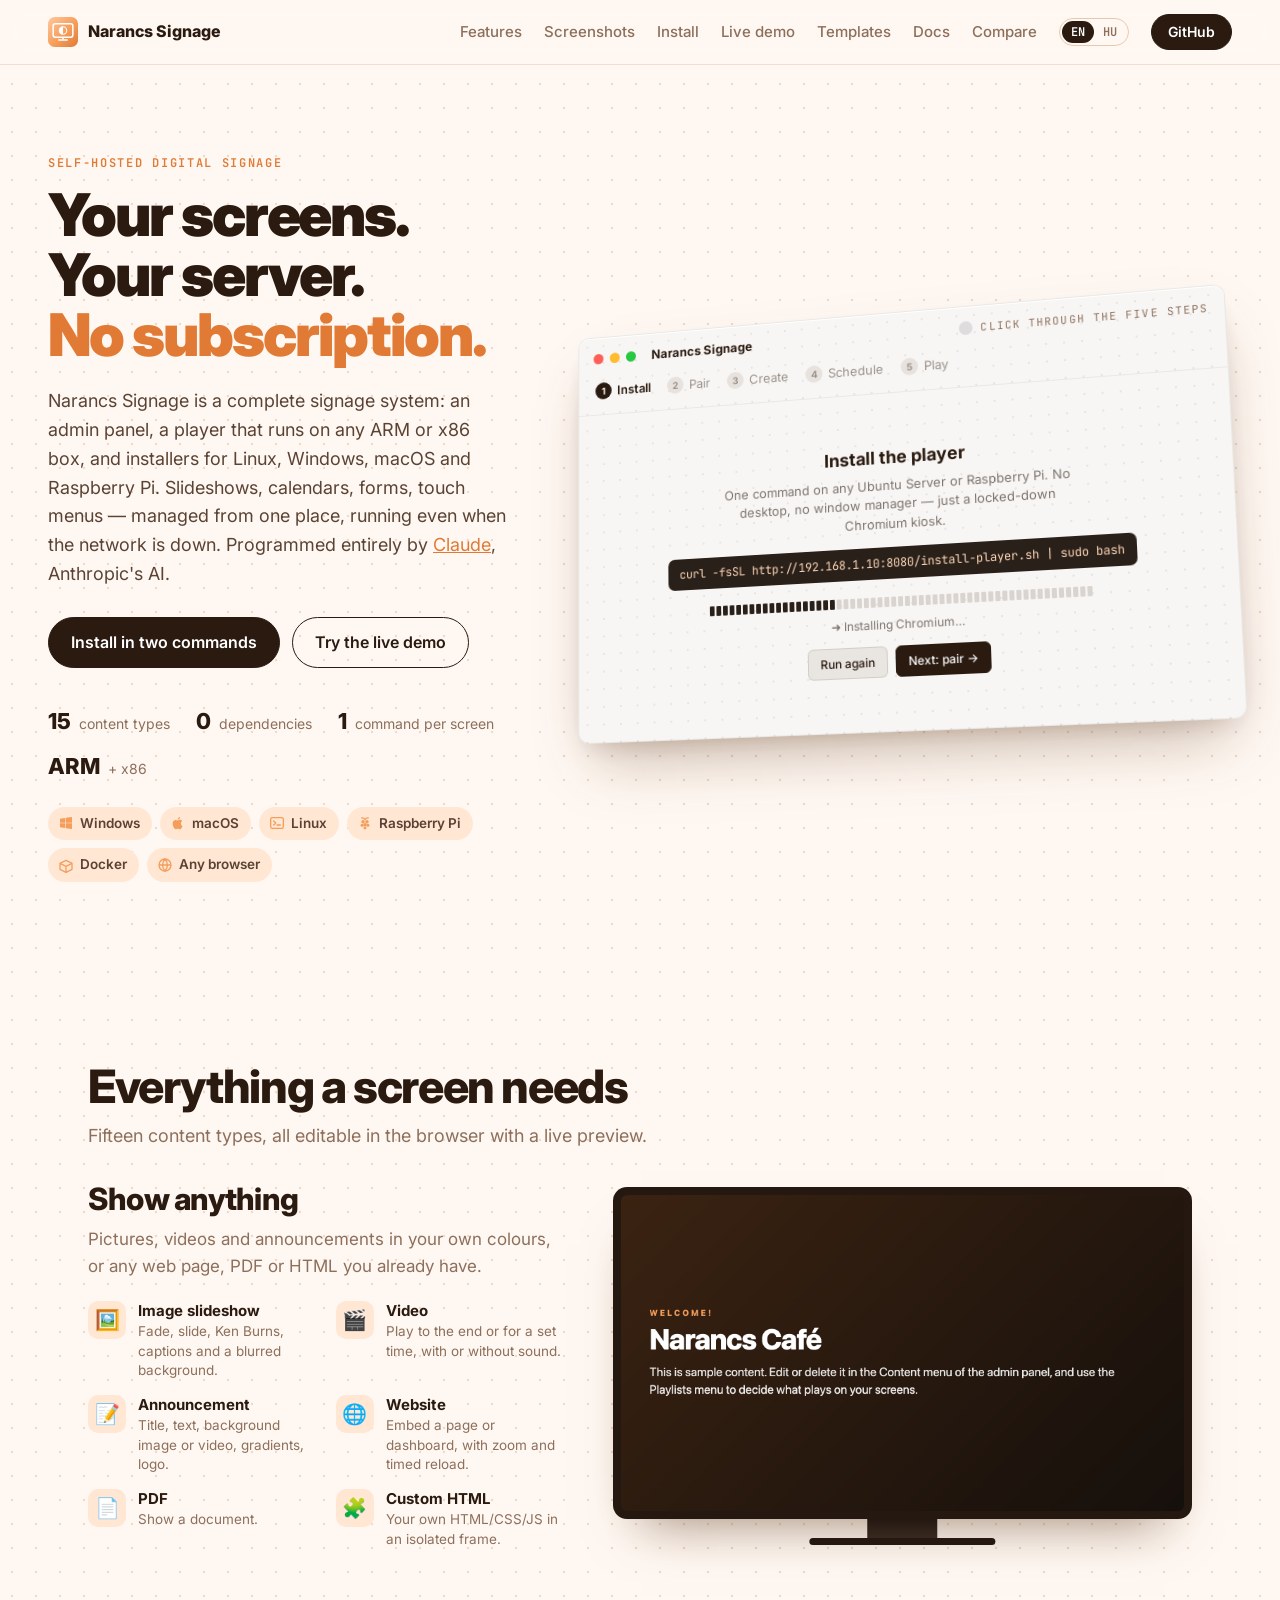
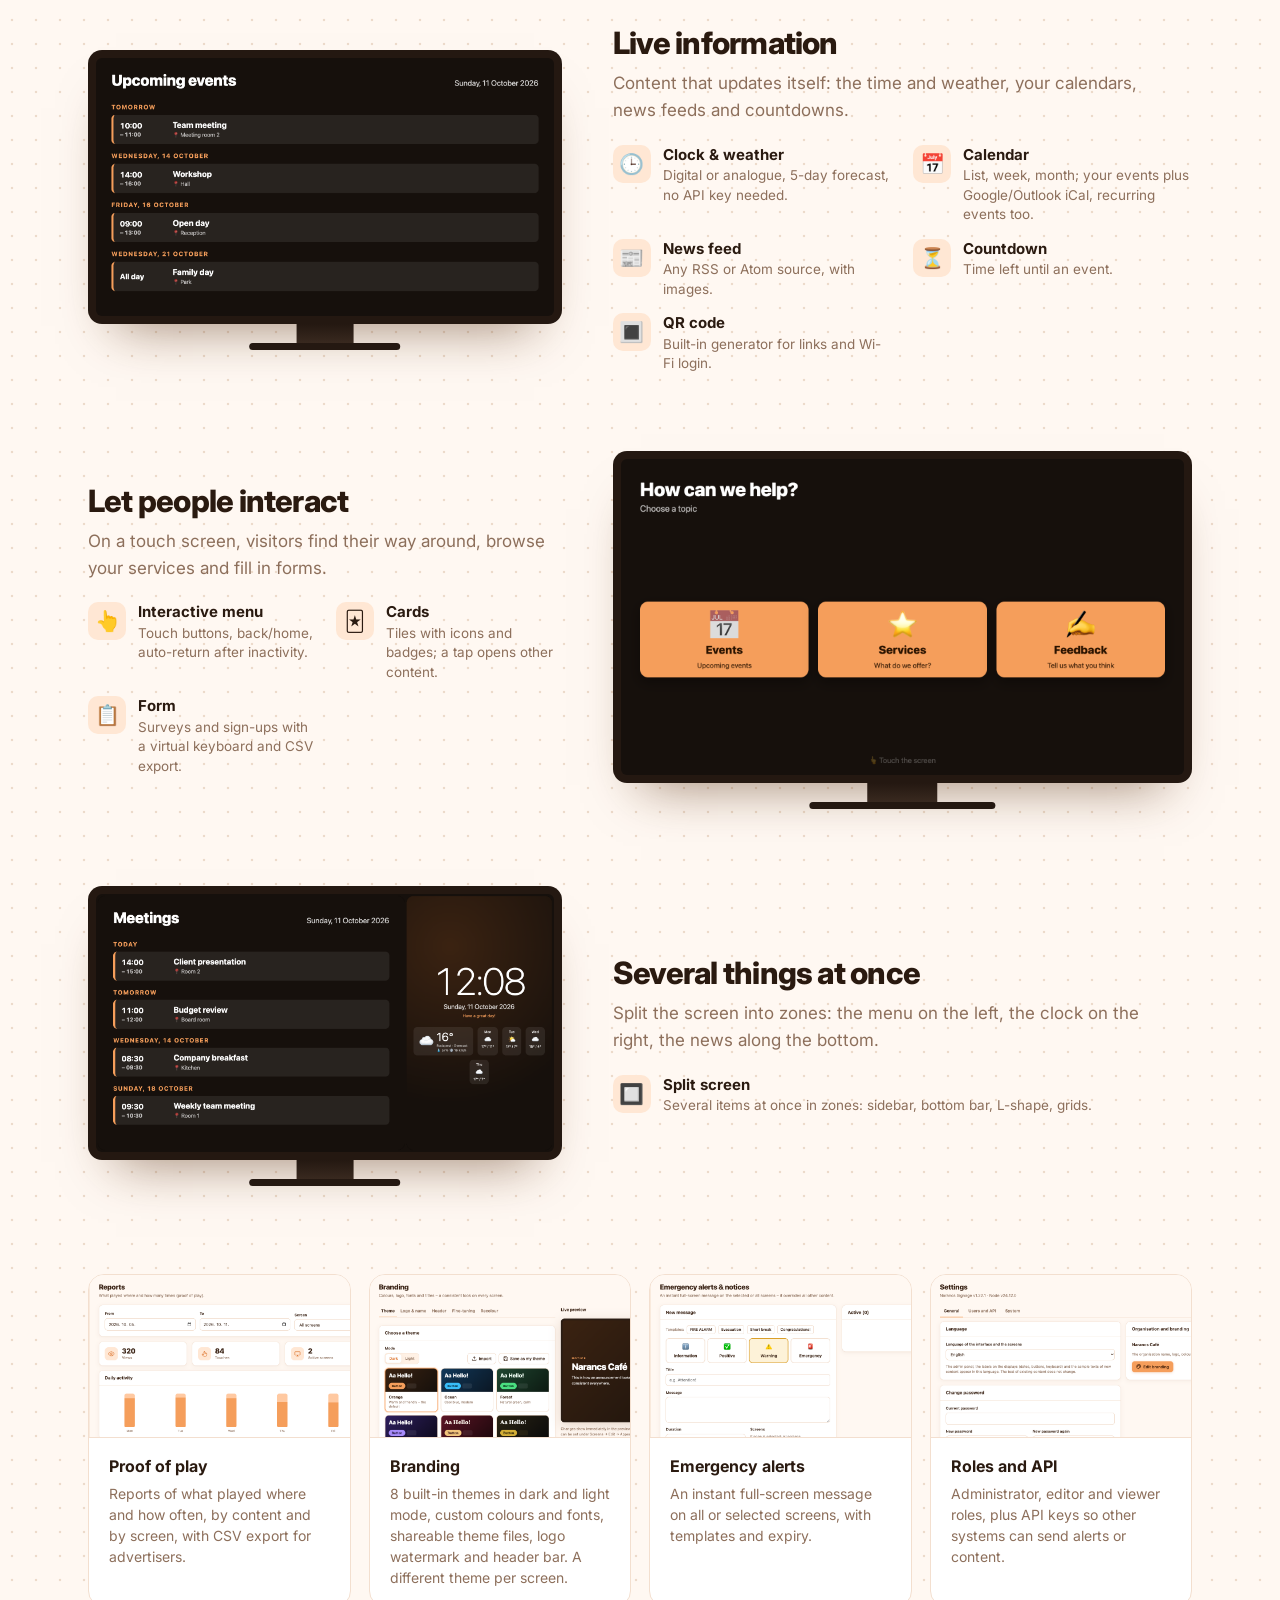
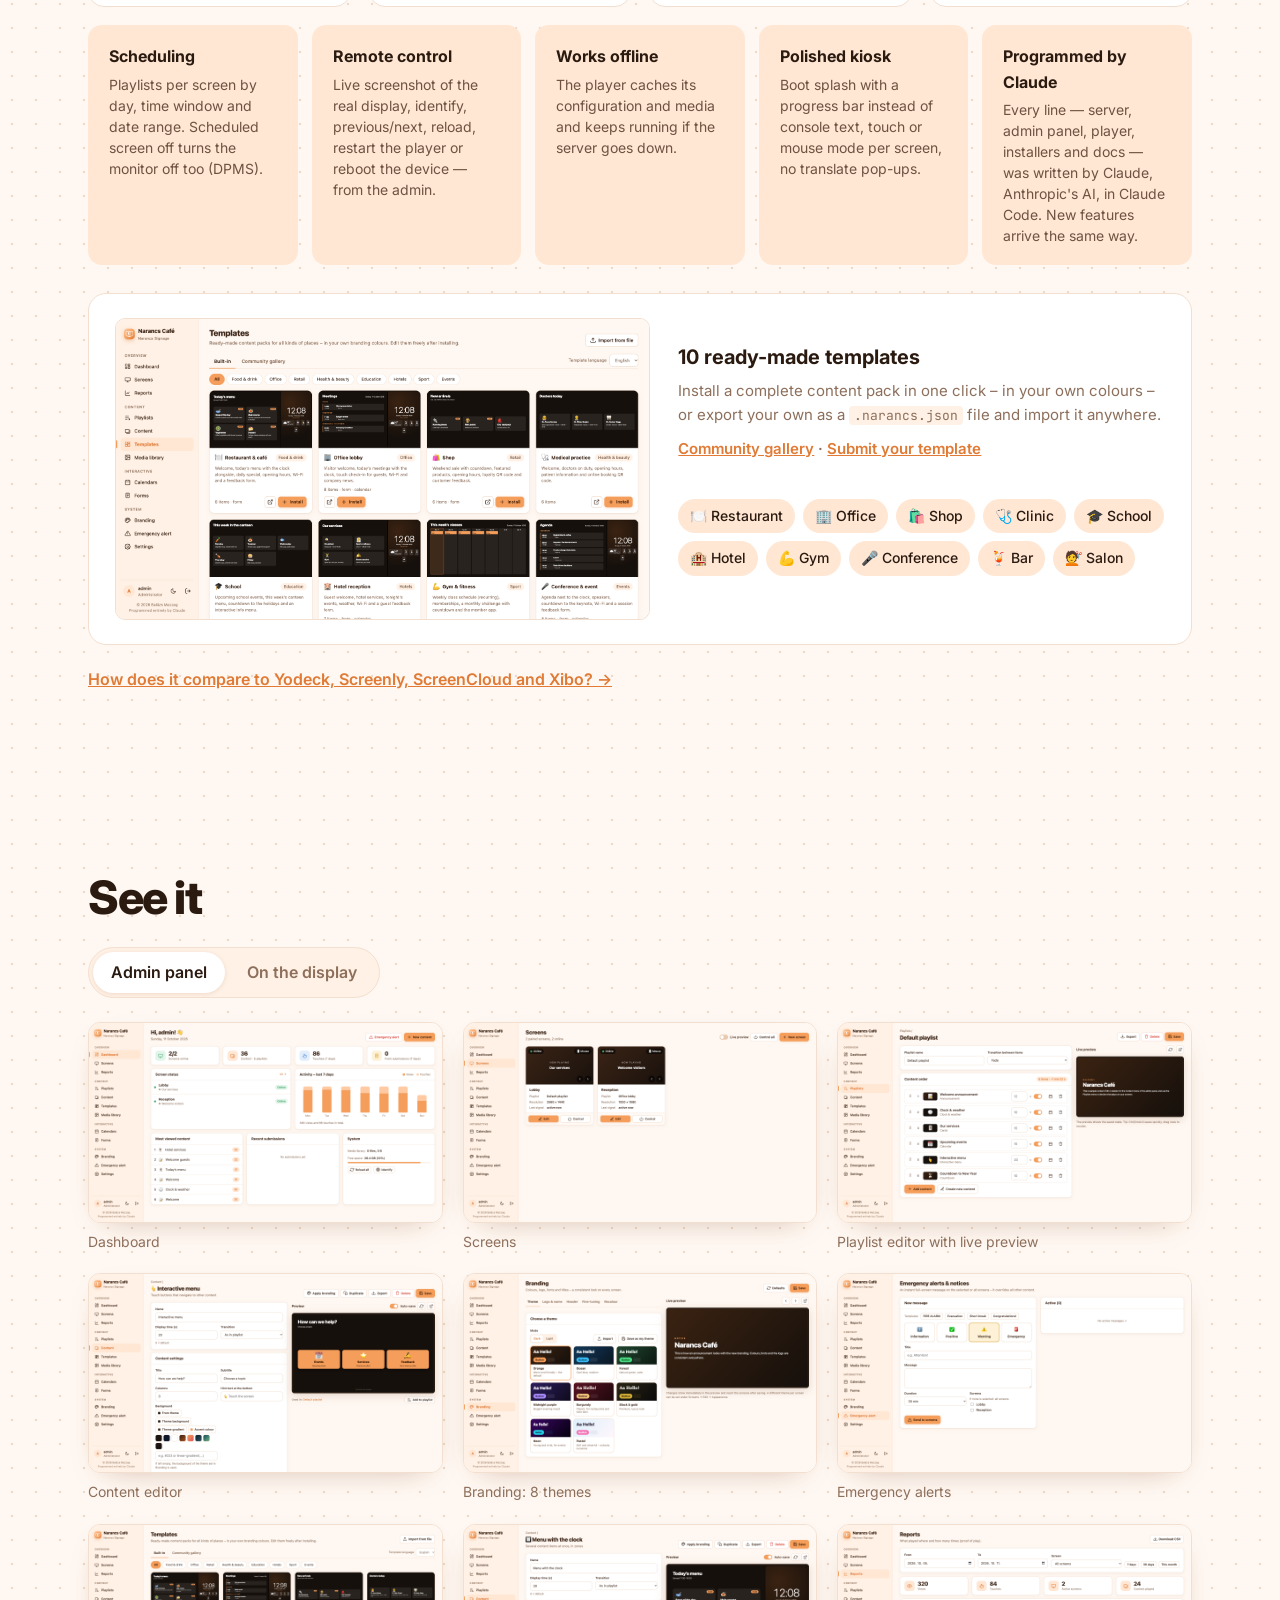
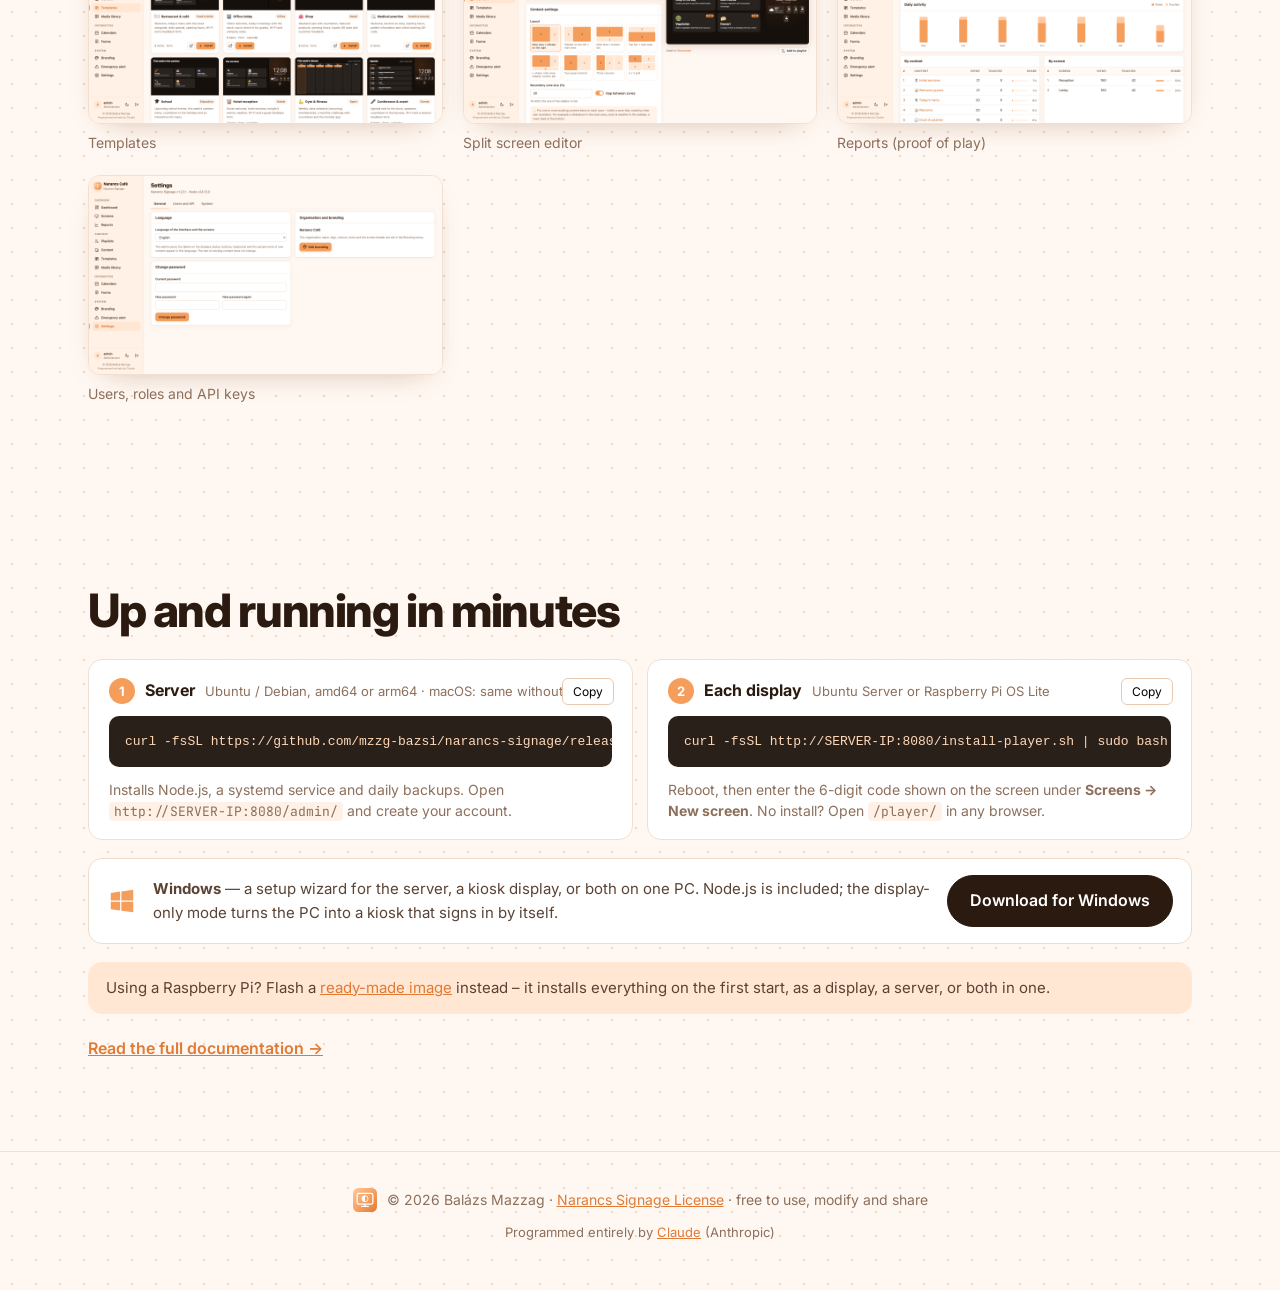
==== commit cb0883d8: "Demó frissítése (v1.30.0 felület, sötét/világos mód választó), 8 téma, új Arculat képek Co-Authored-" ====
--- a/index.html
+++ b/index.html
@@ -230,7 +230,7 @@
 
   <div class="perk-shots">
     <article><a class="lb perk-img" href="assets/shots/admin-reports.png" data-cap="Reports"><img loading="lazy" src="assets/shots/admin-reports.png" alt="Reports" width="1600" height="900"></a><h3>Proof of play</h3><p>Reports of what played where and how often, by content and by screen, with CSV export for advertisers.</p></article>
-    <article><a class="lb perk-img" href="assets/shots/admin-branding.png" data-cap="Branding: 10 themes"><img loading="lazy" src="assets/shots/admin-branding.png" alt="Branding: 10 themes" width="1600" height="900"></a><h3>Branding</h3><p>10 built-in themes in dark and light mode, custom colours and fonts, shareable theme files, logo watermark and header bar. A different theme per screen.</p></article>
+    <article><a class="lb perk-img" href="assets/shots/admin-branding.png" data-cap="Branding: 8 themes"><img loading="lazy" src="assets/shots/admin-branding.png" alt="Branding: 8 themes" width="1600" height="900"></a><h3>Branding</h3><p>8 built-in themes in dark and light mode, custom colours and fonts, shareable theme files, logo watermark and header bar. A different theme per screen.</p></article>
     <article><a class="lb perk-img" href="assets/shots/admin-alerts.png" data-cap="Emergency alerts"><img loading="lazy" src="assets/shots/admin-alerts.png" alt="Emergency alerts" width="1600" height="900"></a><h3>Emergency alerts</h3><p>An instant full-screen message on all or selected screens, with templates and expiry.</p></article>
     <article><a class="lb perk-img" href="assets/shots/admin-settings.png" data-cap="Users, roles and API keys"><img loading="lazy" src="assets/shots/admin-settings.png" alt="Users, roles and API keys" width="1600" height="900"></a><h3>Roles and API</h3><p>Administrator, editor and viewer roles, plus API keys so other systems can send alerts or content.</p></article>
   </div>
@@ -267,7 +267,7 @@
     <figure><a href="assets/shots/admin-screens.png"><img loading="lazy" src="assets/shots/admin-screens.png" alt="Screens"></a><figcaption>Screens</figcaption></figure>
     <figure><a href="assets/shots/admin-playlist.png"><img loading="lazy" src="assets/shots/admin-playlist.png" alt="Playlist editor"></a><figcaption>Playlist editor with live preview</figcaption></figure>
     <figure><a href="assets/shots/admin-content-editor.png"><img loading="lazy" src="assets/shots/admin-content-editor.png" alt="Content editor"></a><figcaption>Content editor</figcaption></figure>
-    <figure><a href="assets/shots/admin-branding.png"><img loading="lazy" src="assets/shots/admin-branding.png" alt="Branding"></a><figcaption>Branding: 10 themes</figcaption></figure>
+    <figure><a href="assets/shots/admin-branding.png"><img loading="lazy" src="assets/shots/admin-branding.png" alt="Branding"></a><figcaption>Branding: 8 themes</figcaption></figure>
     <figure><a href="assets/shots/admin-alerts.png"><img loading="lazy" src="assets/shots/admin-alerts.png" alt="Emergency alerts"></a><figcaption>Emergency alerts</figcaption></figure>
     <figure><a href="assets/shots/admin-templates.png"><img loading="lazy" src="assets/shots/admin-templates.png" alt="Templates"></a><figcaption>Templates</figcaption></figure>
     <figure><a href="assets/shots/admin-zones.png"><img loading="lazy" src="assets/shots/admin-zones.png" alt="Split screen editor"></a><figcaption>Split screen editor</figcaption></figure>
--- a/style.css
+++ b/style.css
@@ -449,3 +449,5 @@
 /* Dokumentáció: támogatott platformok kis ikonokkal */
 .platform-table img.pf { width: 18px; height: 18px; vertical-align: -4px; margin-right: 8px; }
 .platform-table td:nth-child(2), .platform-table td:nth-child(3) { white-space: nowrap; }
+.theme-mode { display: flex; gap: 6px; margin-bottom: 8px; }
+.theme-mode .mini.on { border-color: var(--primary-strong); box-shadow: 0 0 0 2px var(--soft); }
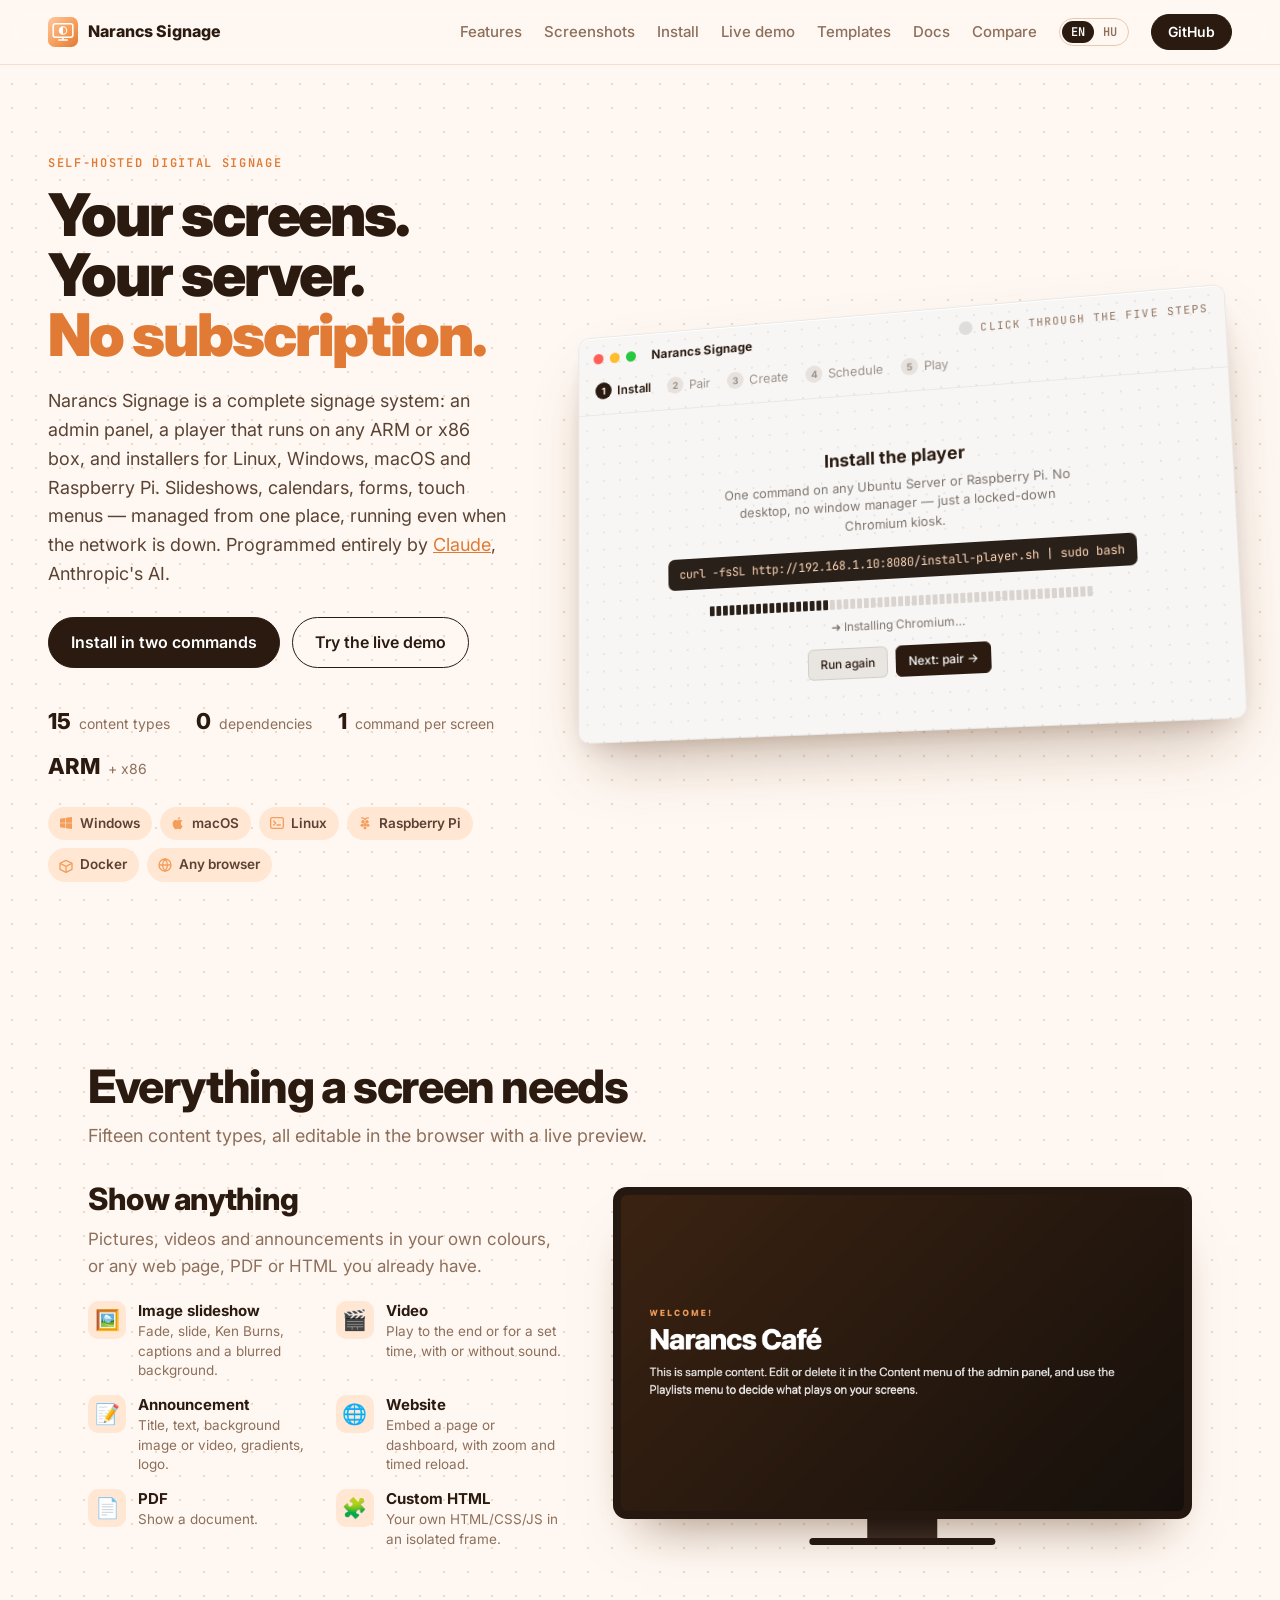
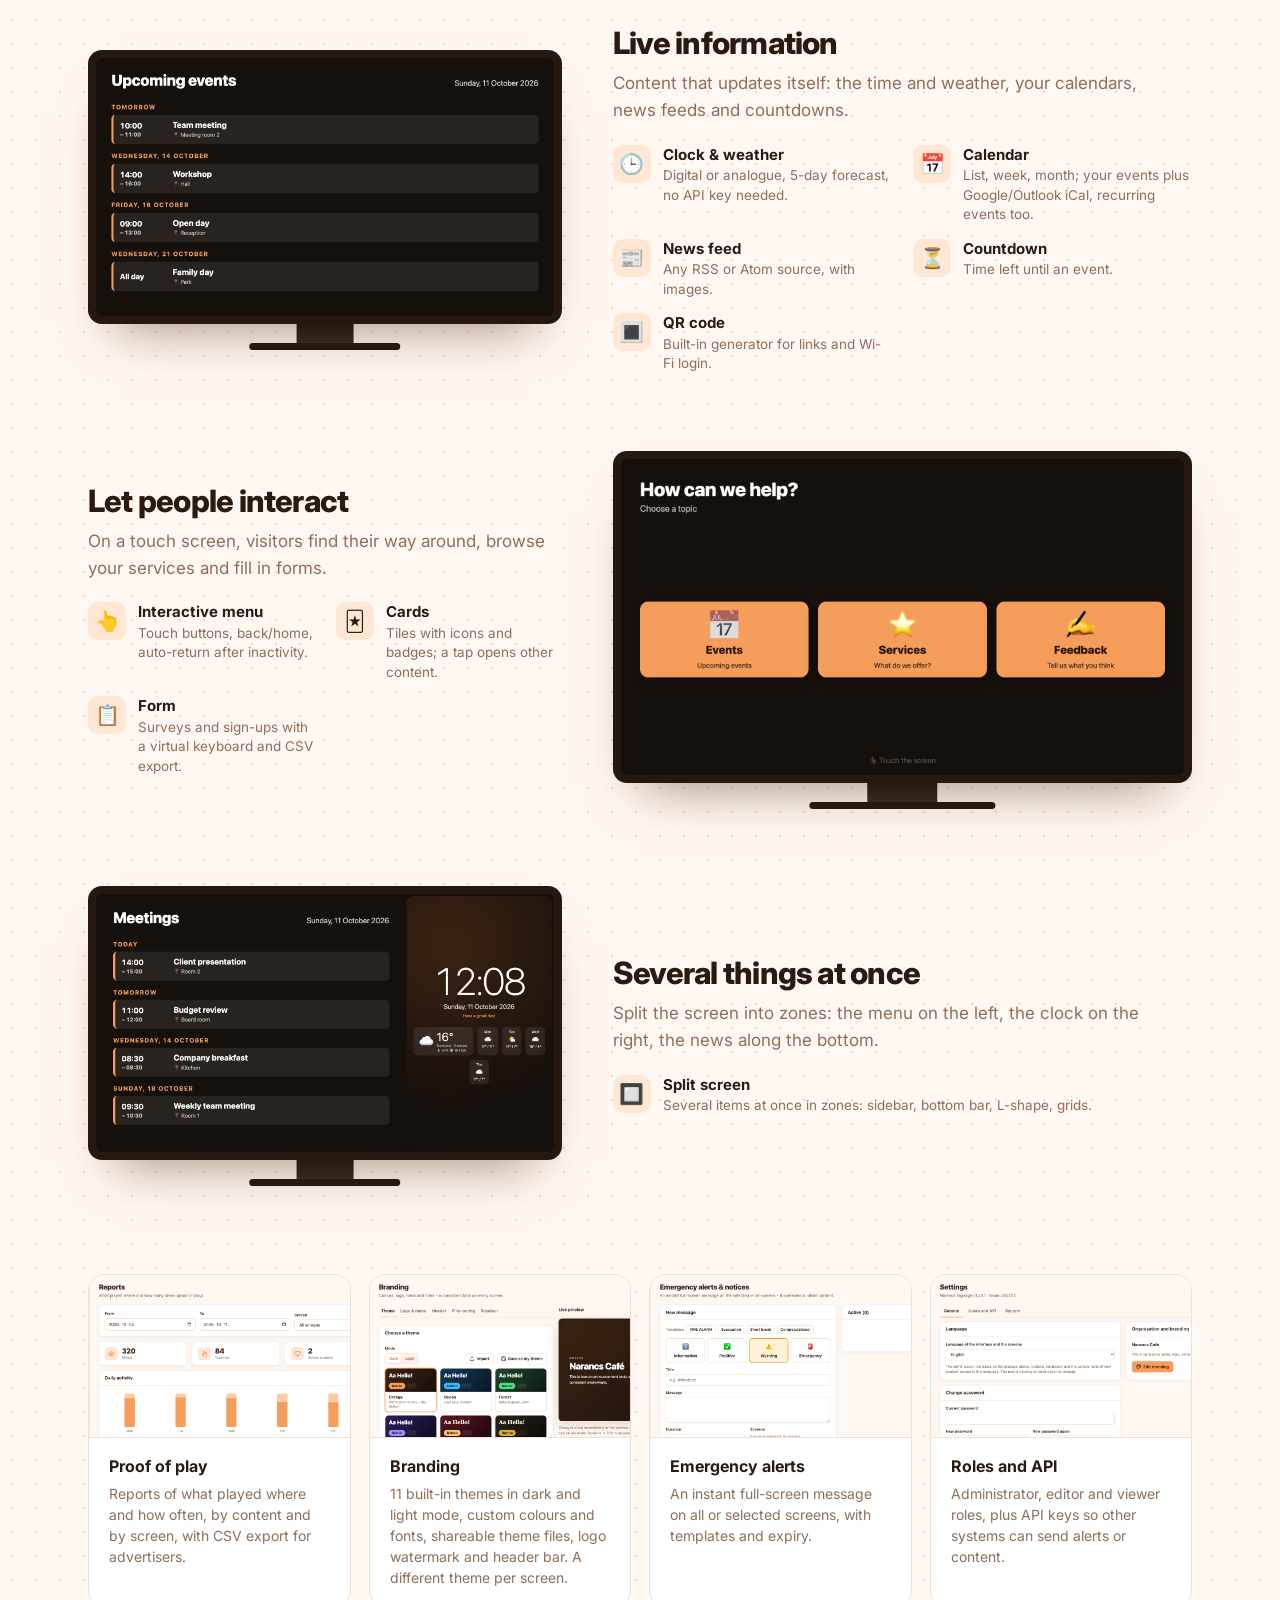
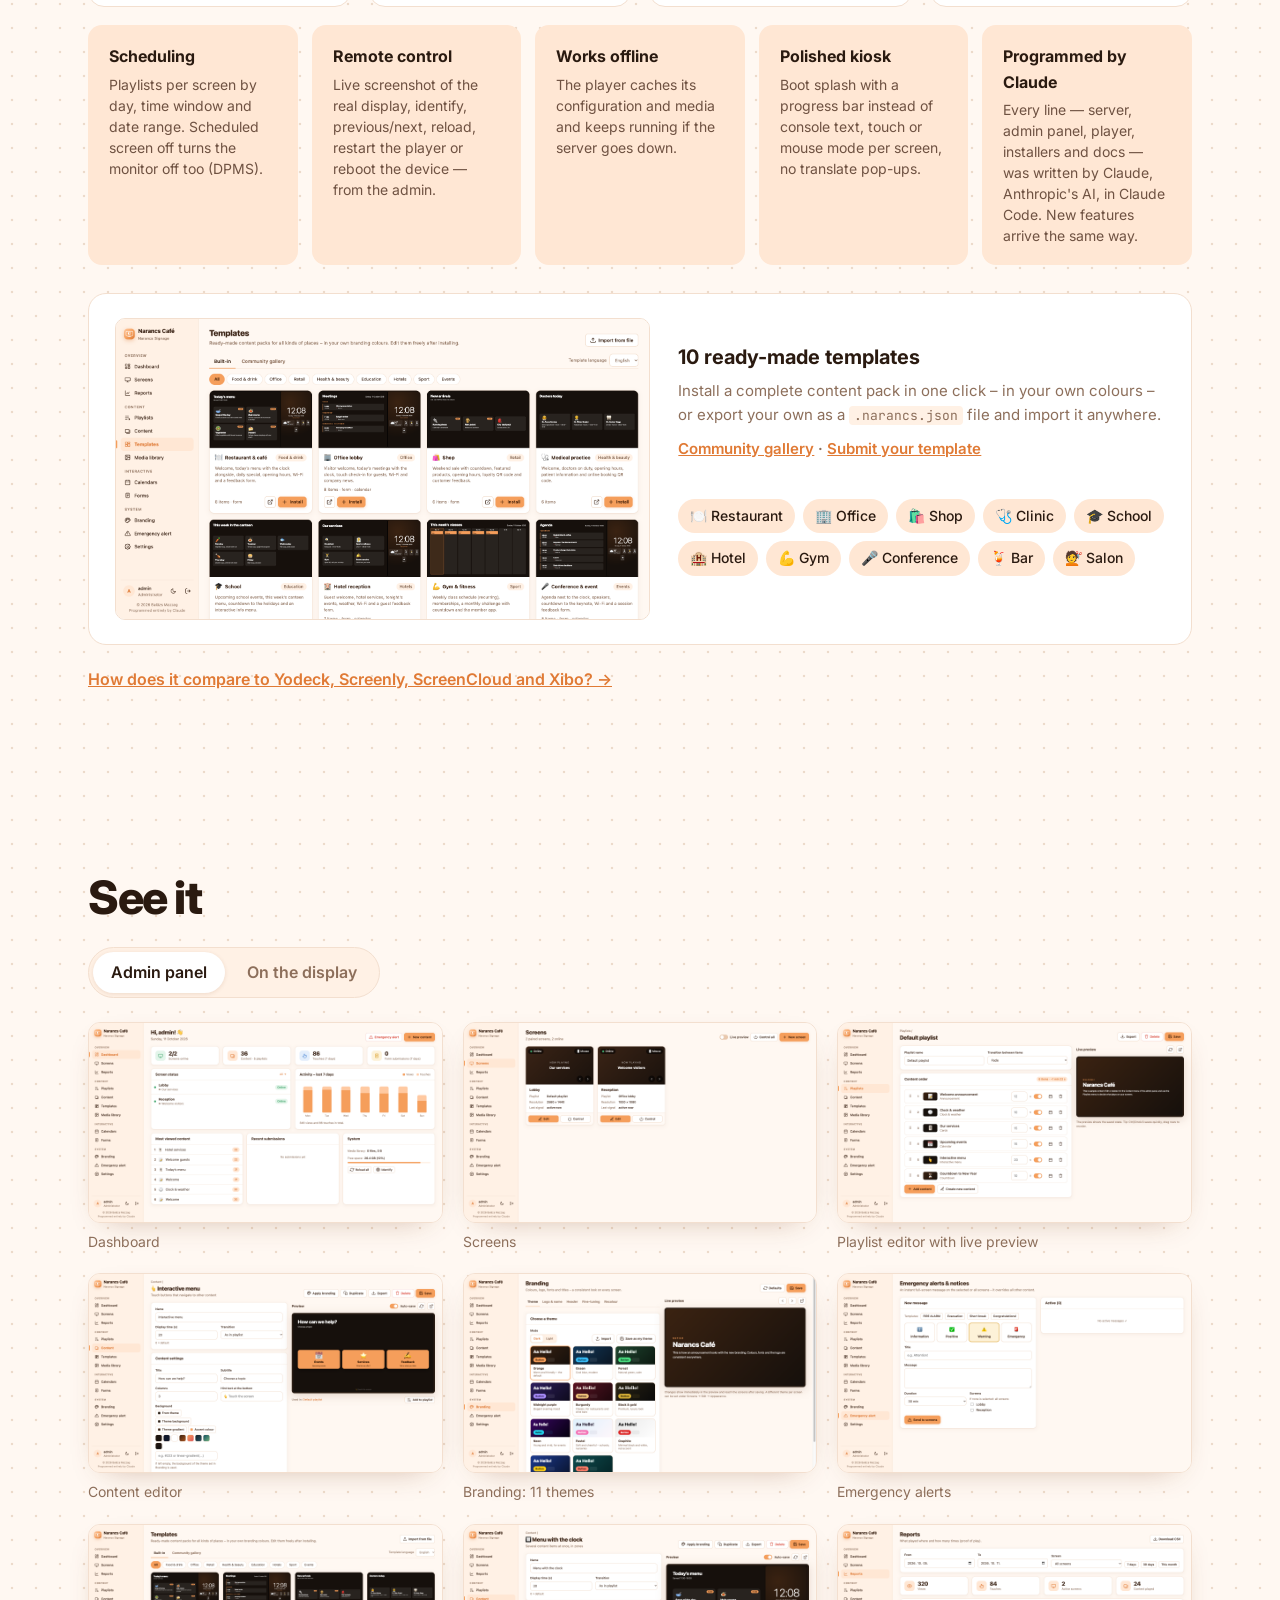
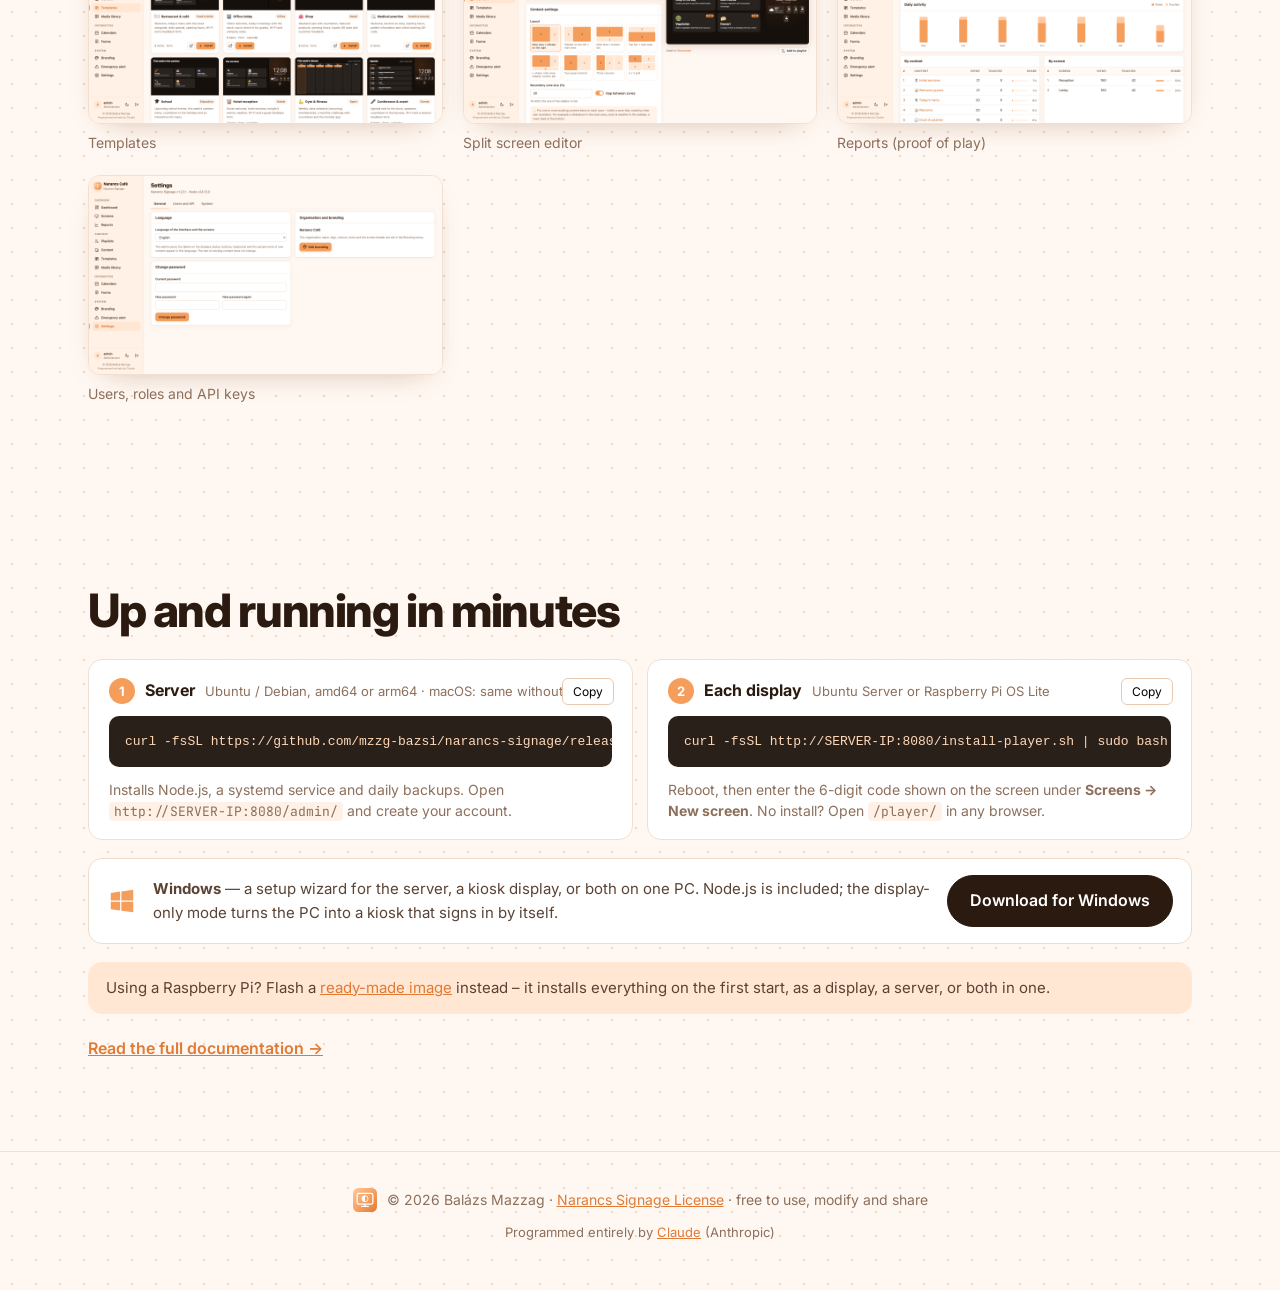
==== commit 0c6a1ca7: "Három új téma (Grafit, Napfény, Korall): demó, docs, képek Co-Authored-By: Claude Opus 5.5 <noreply@" ====
--- a/index.html
+++ b/index.html
@@ -230,7 +230,7 @@
 
   <div class="perk-shots">
     <article><a class="lb perk-img" href="assets/shots/admin-reports.png" data-cap="Reports"><img loading="lazy" src="assets/shots/admin-reports.png" alt="Reports" width="1600" height="900"></a><h3>Proof of play</h3><p>Reports of what played where and how often, by content and by screen, with CSV export for advertisers.</p></article>
-    <article><a class="lb perk-img" href="assets/shots/admin-branding.png" data-cap="Branding: 8 themes"><img loading="lazy" src="assets/shots/admin-branding.png" alt="Branding: 8 themes" width="1600" height="900"></a><h3>Branding</h3><p>8 built-in themes in dark and light mode, custom colours and fonts, shareable theme files, logo watermark and header bar. A different theme per screen.</p></article>
+    <article><a class="lb perk-img" href="assets/shots/admin-branding.png" data-cap="Branding: 11 themes"><img loading="lazy" src="assets/shots/admin-branding.png" alt="Branding: 11 themes" width="1600" height="900"></a><h3>Branding</h3><p>11 built-in themes in dark and light mode, custom colours and fonts, shareable theme files, logo watermark and header bar. A different theme per screen.</p></article>
     <article><a class="lb perk-img" href="assets/shots/admin-alerts.png" data-cap="Emergency alerts"><img loading="lazy" src="assets/shots/admin-alerts.png" alt="Emergency alerts" width="1600" height="900"></a><h3>Emergency alerts</h3><p>An instant full-screen message on all or selected screens, with templates and expiry.</p></article>
     <article><a class="lb perk-img" href="assets/shots/admin-settings.png" data-cap="Users, roles and API keys"><img loading="lazy" src="assets/shots/admin-settings.png" alt="Users, roles and API keys" width="1600" height="900"></a><h3>Roles and API</h3><p>Administrator, editor and viewer roles, plus API keys so other systems can send alerts or content.</p></article>
   </div>
@@ -267,7 +267,7 @@
     <figure><a href="assets/shots/admin-screens.png"><img loading="lazy" src="assets/shots/admin-screens.png" alt="Screens"></a><figcaption>Screens</figcaption></figure>
     <figure><a href="assets/shots/admin-playlist.png"><img loading="lazy" src="assets/shots/admin-playlist.png" alt="Playlist editor"></a><figcaption>Playlist editor with live preview</figcaption></figure>
     <figure><a href="assets/shots/admin-content-editor.png"><img loading="lazy" src="assets/shots/admin-content-editor.png" alt="Content editor"></a><figcaption>Content editor</figcaption></figure>
-    <figure><a href="assets/shots/admin-branding.png"><img loading="lazy" src="assets/shots/admin-branding.png" alt="Branding"></a><figcaption>Branding: 8 themes</figcaption></figure>
+    <figure><a href="assets/shots/admin-branding.png"><img loading="lazy" src="assets/shots/admin-branding.png" alt="Branding"></a><figcaption>Branding: 11 themes</figcaption></figure>
     <figure><a href="assets/shots/admin-alerts.png"><img loading="lazy" src="assets/shots/admin-alerts.png" alt="Emergency alerts"></a><figcaption>Emergency alerts</figcaption></figure>
     <figure><a href="assets/shots/admin-templates.png"><img loading="lazy" src="assets/shots/admin-templates.png" alt="Templates"></a><figcaption>Templates</figcaption></figure>
     <figure><a href="assets/shots/admin-zones.png"><img loading="lazy" src="assets/shots/admin-zones.png" alt="Split screen editor"></a><figcaption>Split screen editor</figcaption></figure>
